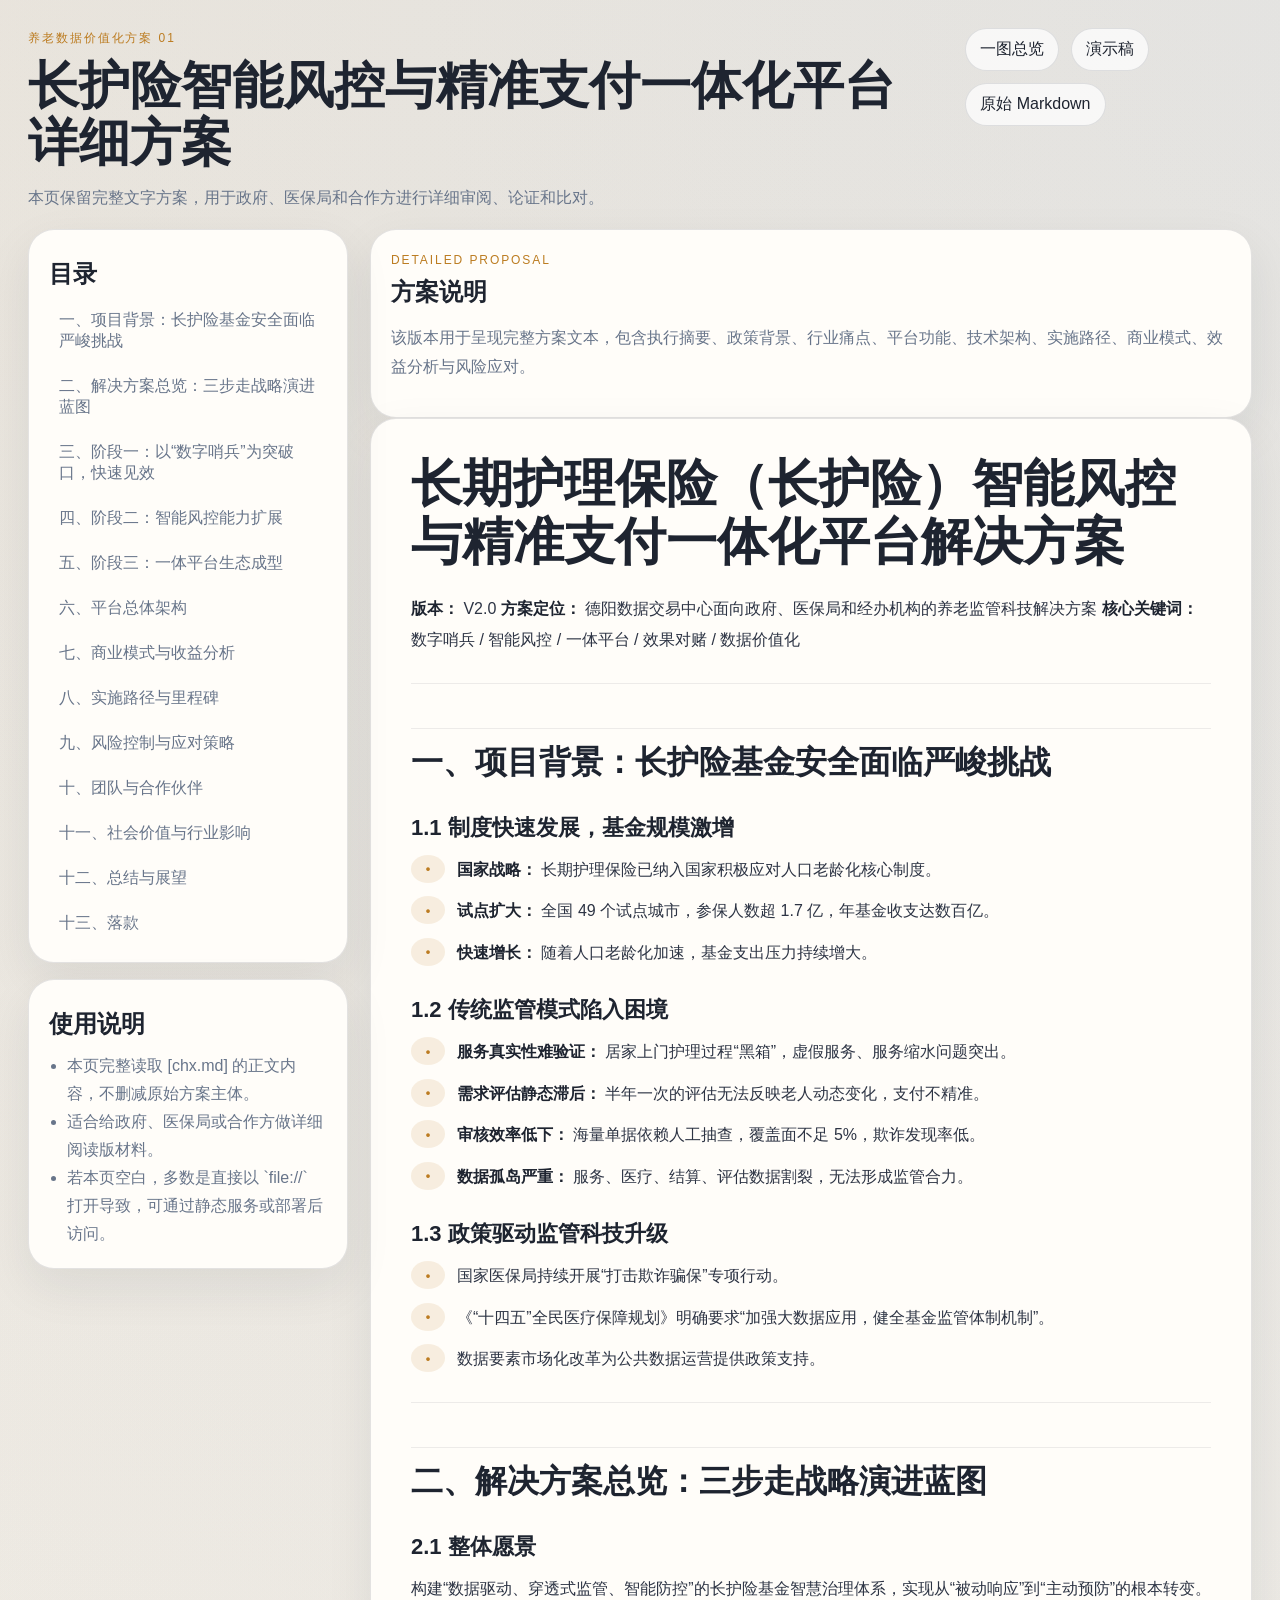
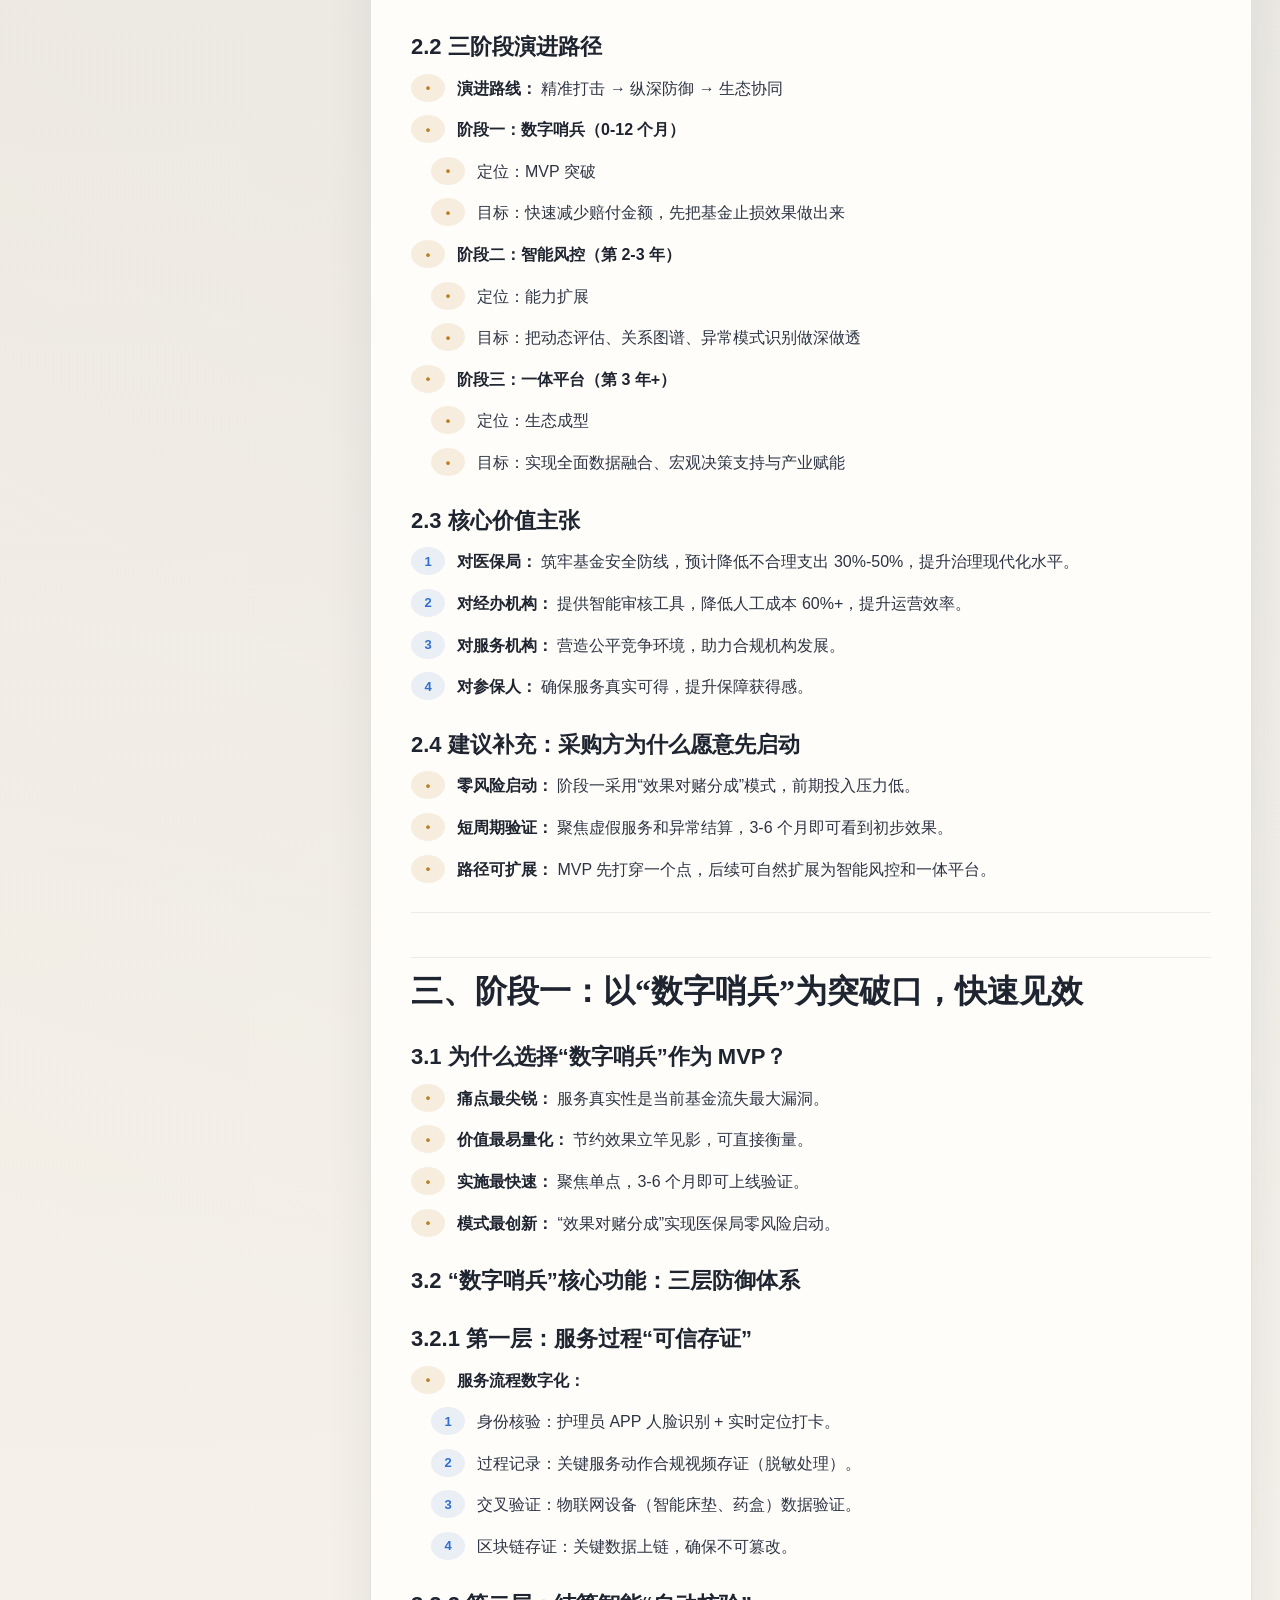
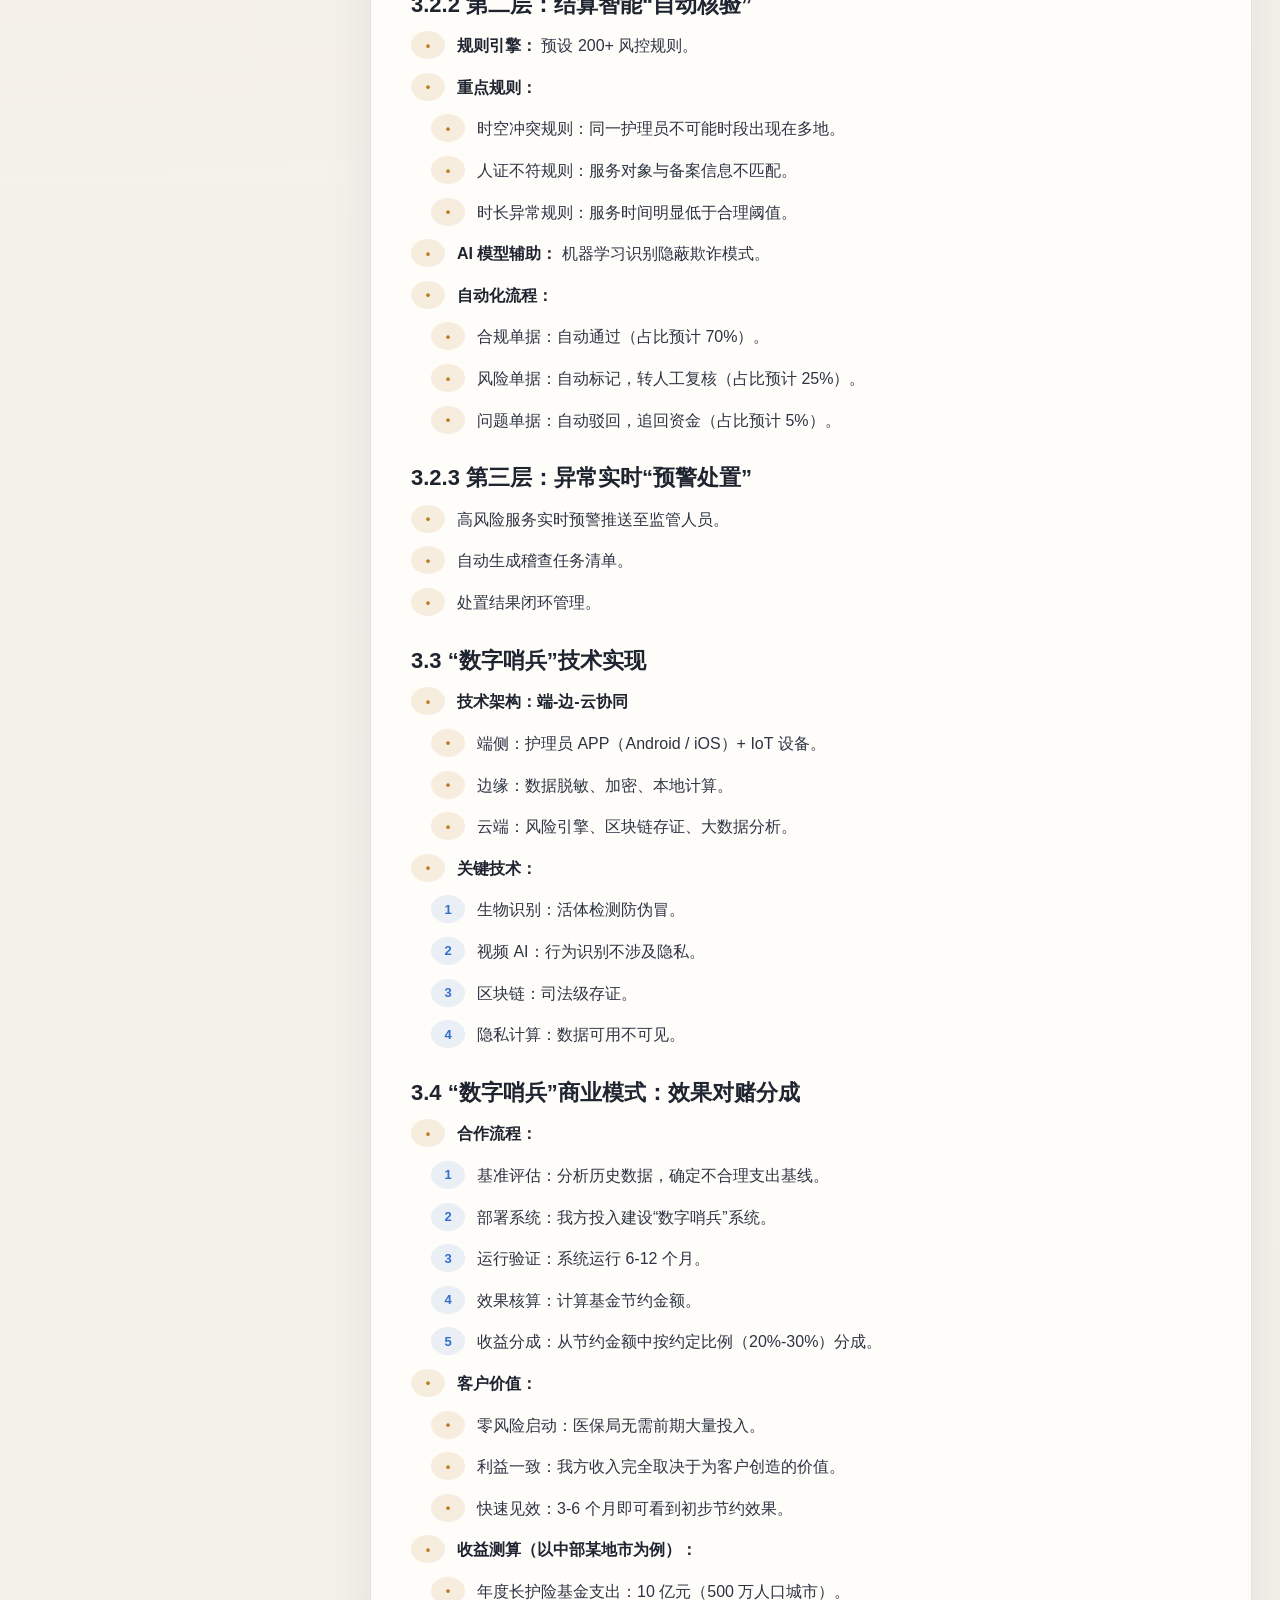
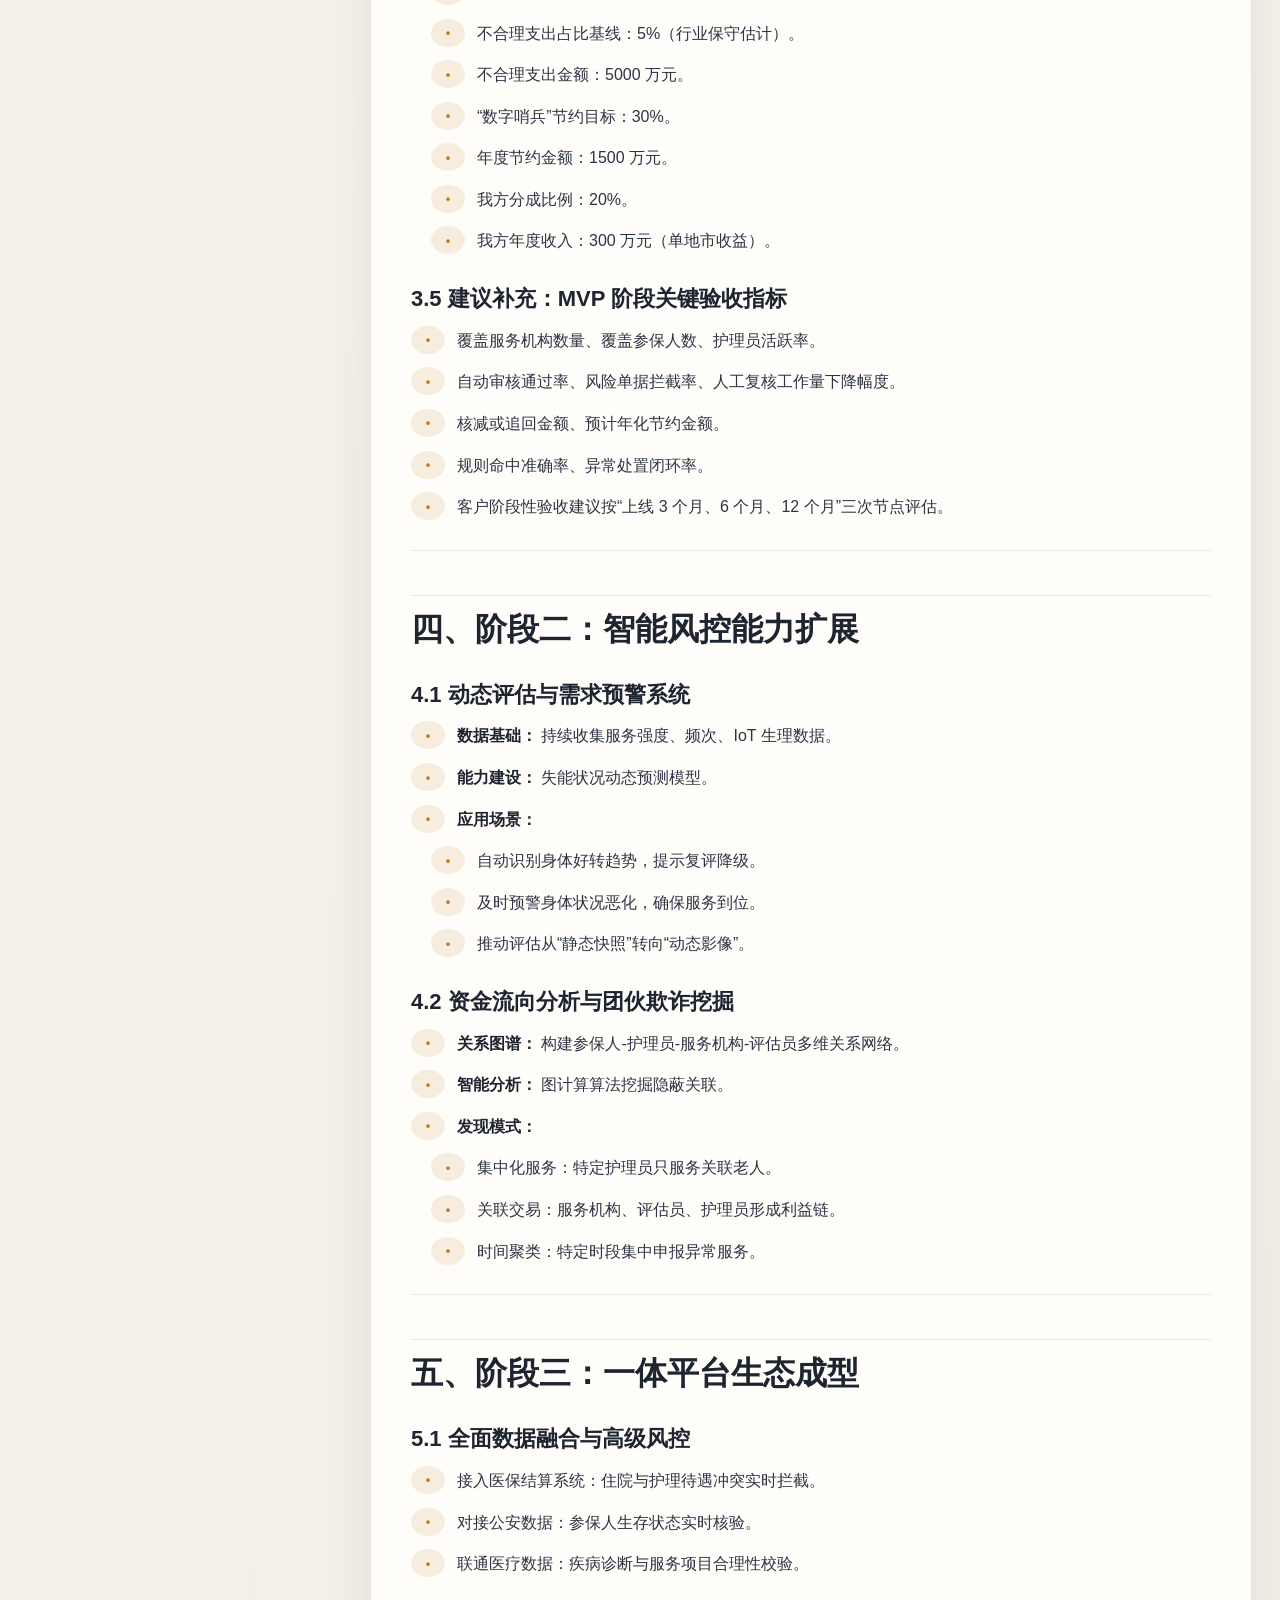
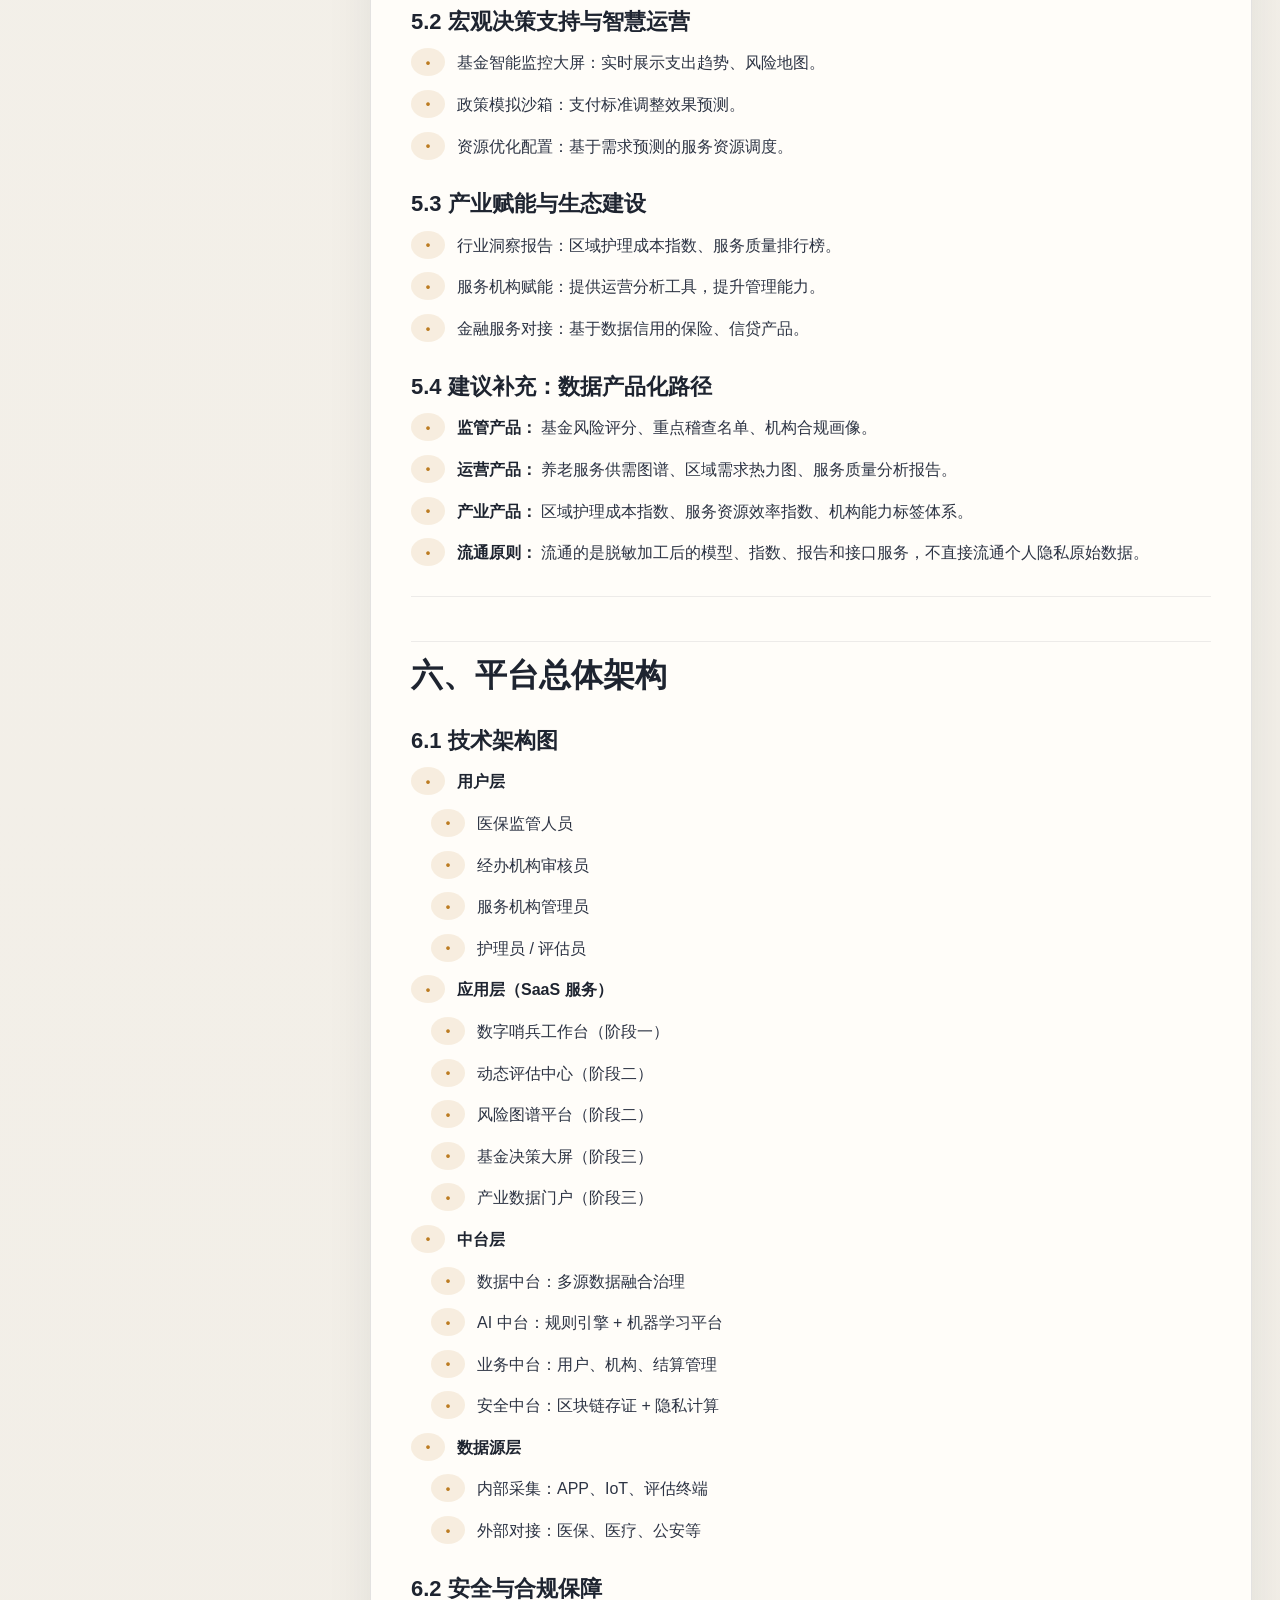
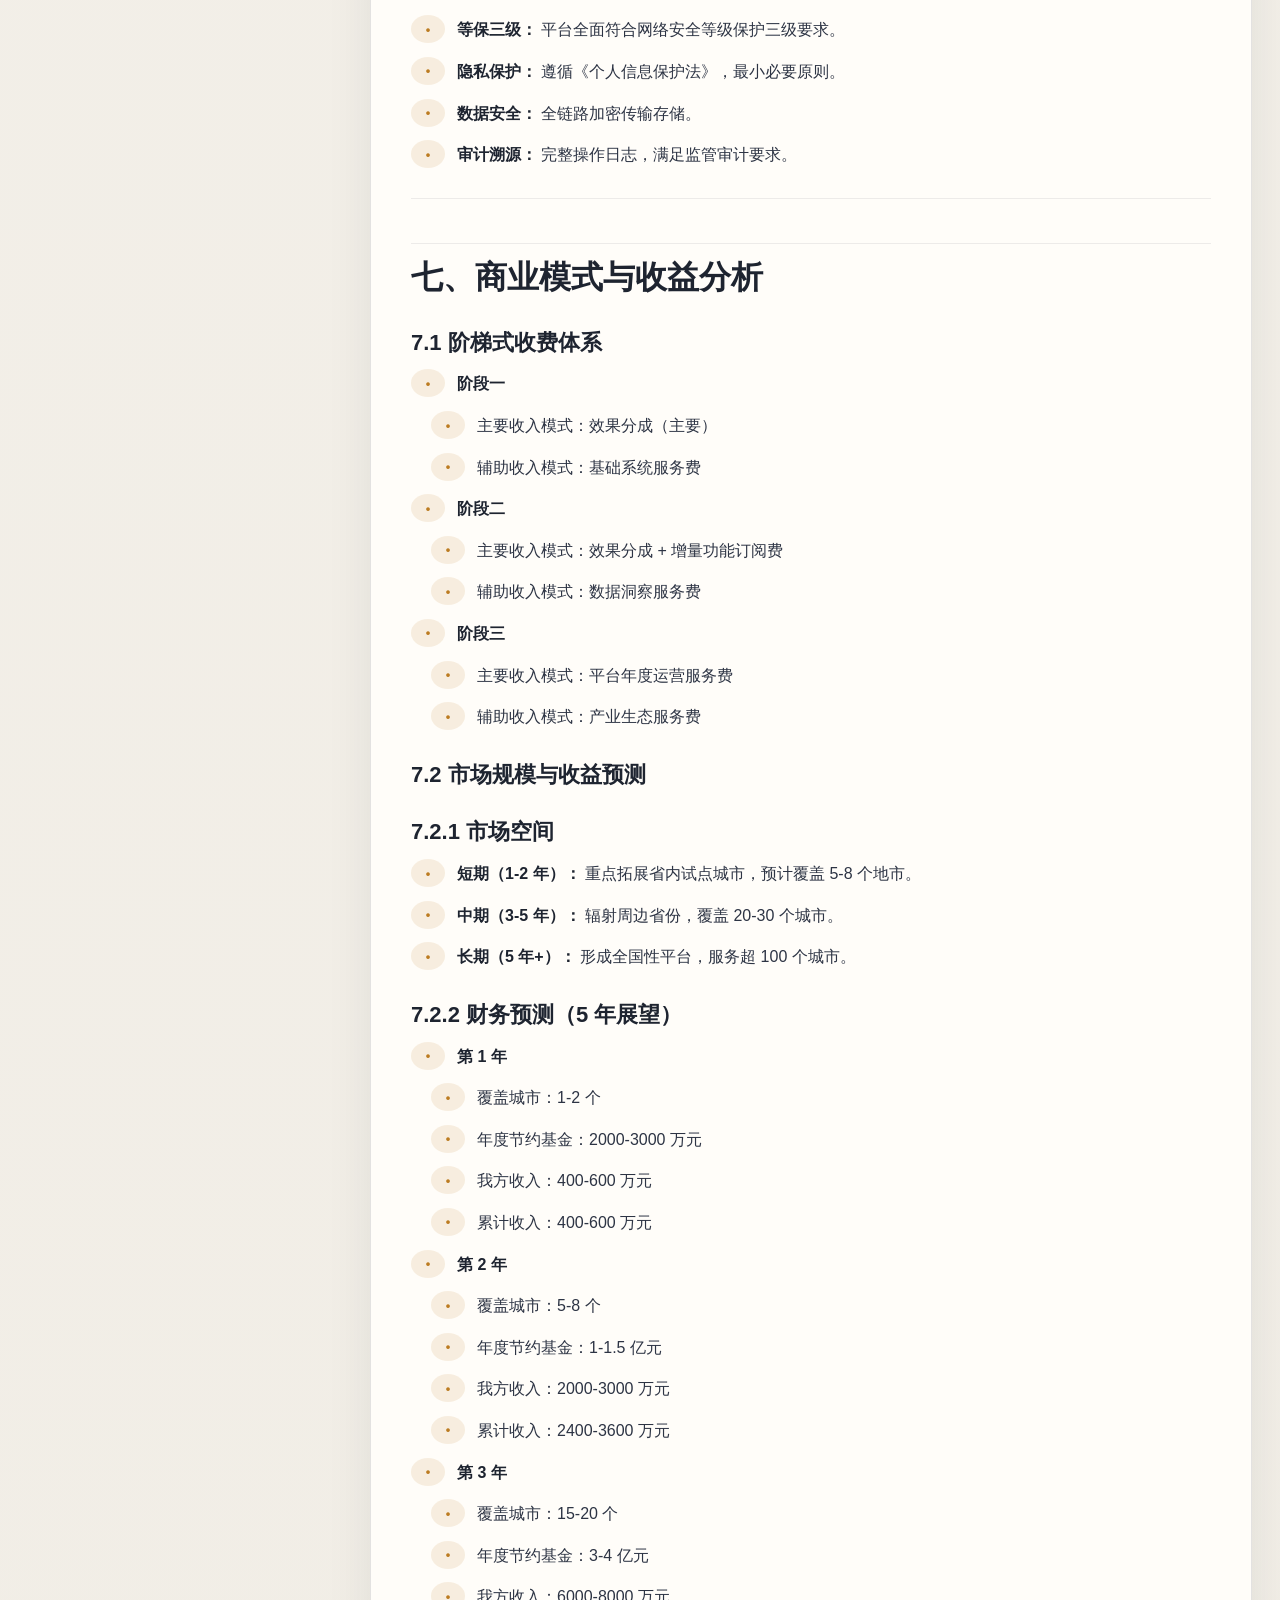
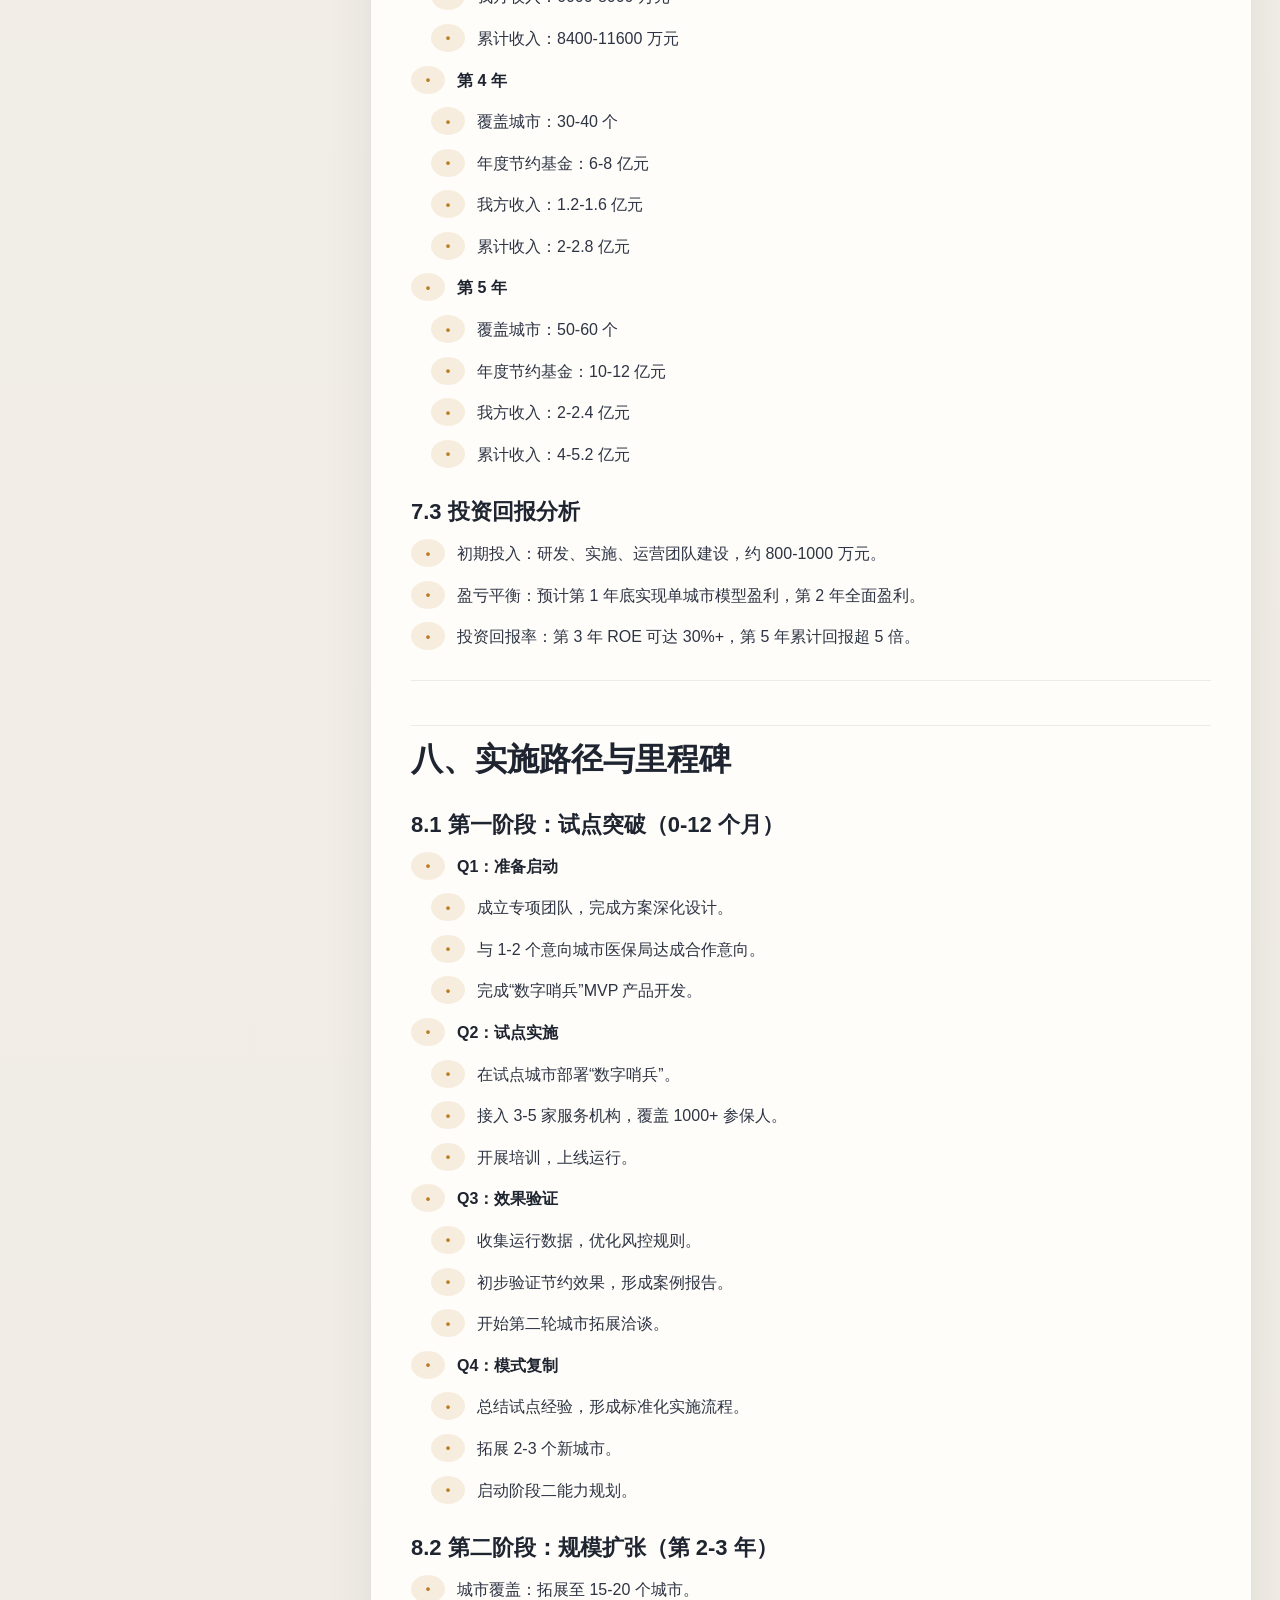
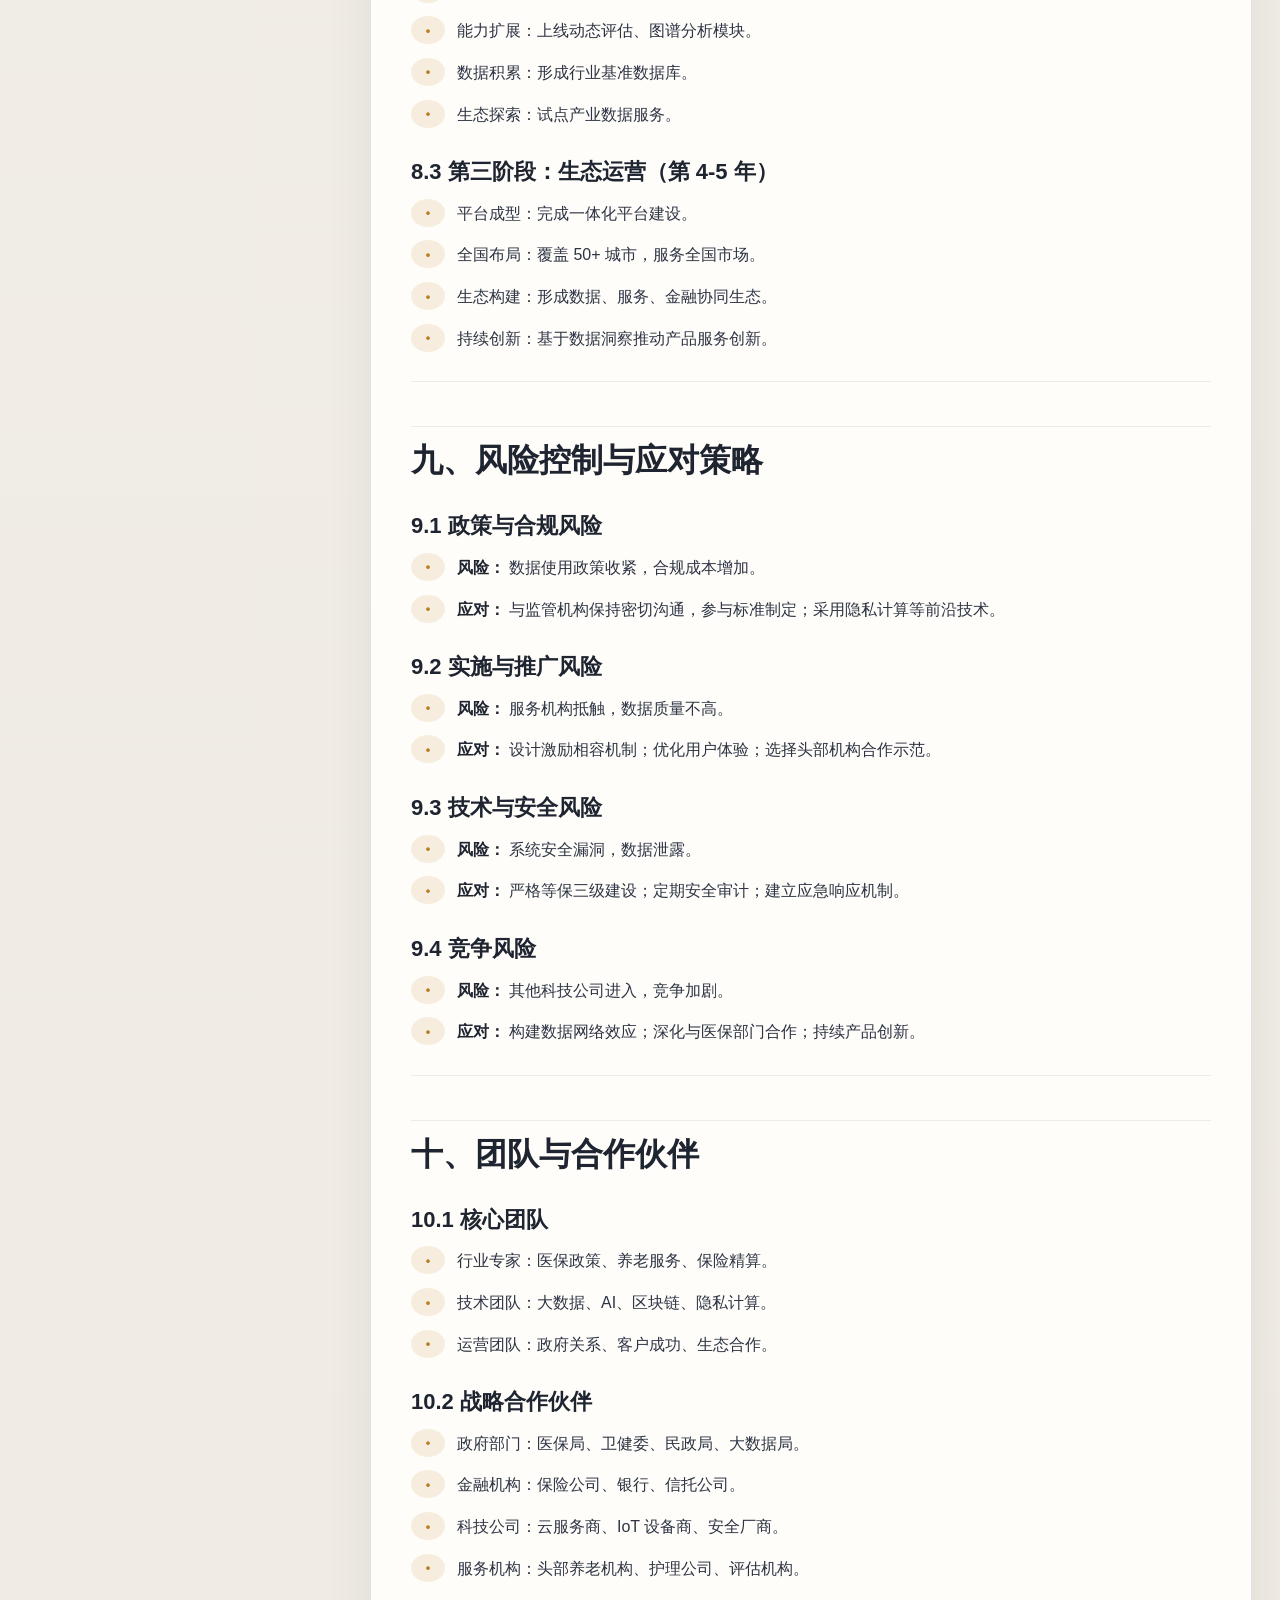
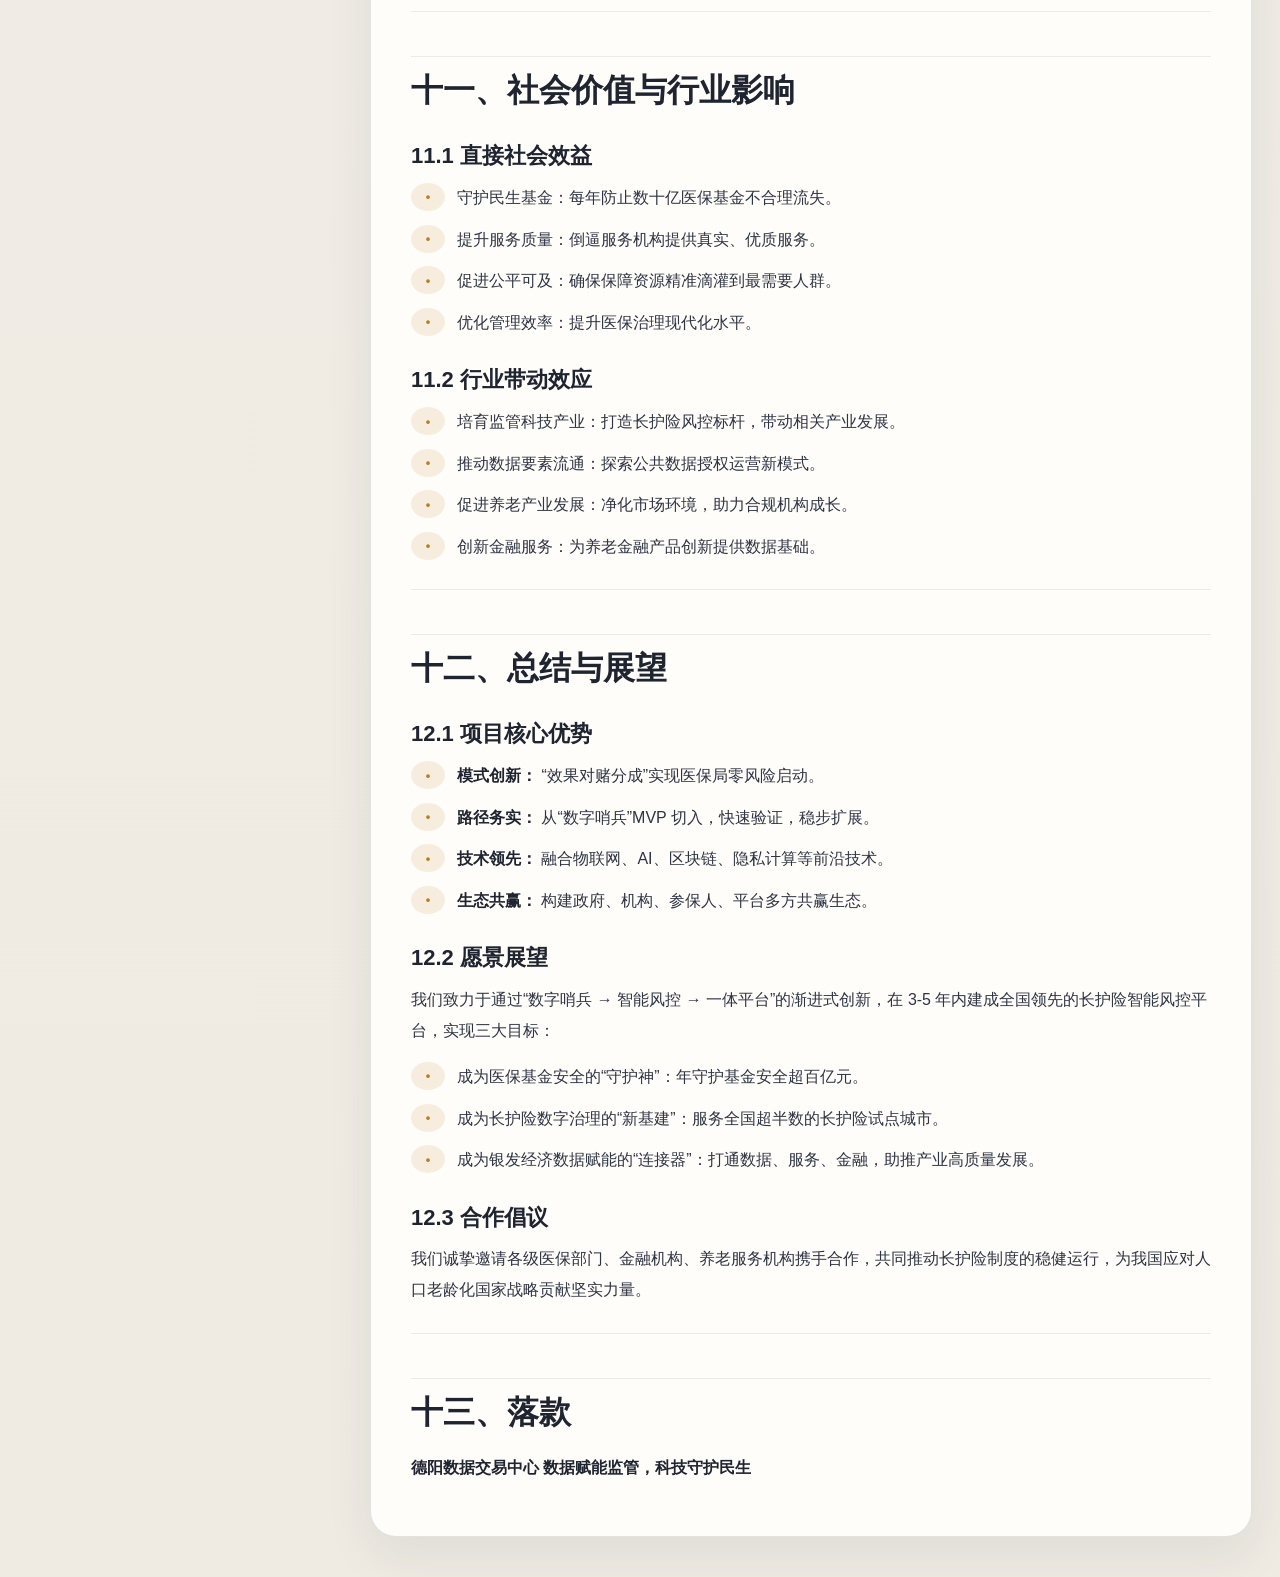
==== detail.html @ e5157a5b "first commit" ====
<!DOCTYPE html>
<html lang="zh-CN">
  <head>
    <meta charset="UTF-8" />
    <meta name="viewport" content="width=device-width, initial-scale=1.0" />
    <title>长护险详细方案</title>
    <link rel="stylesheet" href="./detail.css" />
  </head>
  <body>
    <header class="doc-header">
      <div class="doc-header-copy">
        <span class="doc-kicker">养老数据价值化方案 01</span>
        <h1>长护险智能风控与精准支付一体化平台详细方案</h1>
        <p>本页保留完整文字方案，用于政府、医保局和合作方进行详细审阅、论证和比对。</p>
      </div>
      <nav class="doc-nav">
        <a href="./overview.html">一图总览</a>
        <a href="./index.html">演示稿</a>
        <a href="./chx.md">原始 Markdown</a>
      </nav>
    </header>

    <main class="doc-layout">
      <aside class="doc-sidebar">
        <div class="sidebar-card">
          <h2>目录</h2>
          <div id="tocList" class="toc-list"></div>
        </div>
        <div class="sidebar-card">
          <h2>使用说明</h2>
          <ul>
            <li>本页完整读取 [chx.md] 的正文内容，不删减原始方案主体。</li>
            <li>适合给政府、医保局或合作方做详细阅读版材料。</li>
            <li>若本页空白，多数是直接以 `file://` 打开导致，可通过静态服务或部署后访问。</li>
          </ul>
        </div>
      </aside>

      <article class="doc-content">
        <section class="cover-card">
          <span class="cover-kicker">Detailed Proposal</span>
          <h2>方案说明</h2>
          <p>
            该版本用于呈现完整方案文本，包含执行摘要、政策背景、行业痛点、平台功能、技术架构、实施路径、商业模式、效益分析与风险应对。
          </p>
        </section>

        <section id="loadState" class="load-card">
          正在载入详细方案内容...
        </section>

        <div id="docContent" class="rendered-doc" hidden></div>
      </article>
    </main>

    <script src="./detail.js"></script>
  </body>
</html>
---- detail.css ----
:root {
  --bg: #f6f3ed;
  --paper: #fffdf9;
  --paper-soft: #faf7f1;
  --ink: #1e2430;
  --muted: #68758a;
  --line: rgba(30, 36, 48, 0.12);
  --gold: #bc7c21;
  --blue: #316fcb;
  --shadow: 0 18px 48px rgba(30, 36, 48, 0.08);
  --heading: "Source Han Serif SC", "Noto Serif CJK SC", "Songti SC", serif;
  --body: "PingFang SC", "Hiragino Sans GB", "Noto Sans CJK SC", sans-serif;
}

* {
  box-sizing: border-box;
}

html {
  scroll-behavior: smooth;
}

body {
  margin: 0;
  color: var(--ink);
  background:
    radial-gradient(circle at top right, rgba(49, 111, 203, 0.08), transparent 22%),
    radial-gradient(circle at top left, rgba(188, 124, 33, 0.08), transparent 24%),
    linear-gradient(180deg, #f6f3ed 0%, #efebe3 100%);
  font-family: var(--body);
}

.doc-header {
  max-width: 1600px;
  margin: 0 auto;
  padding: 28px 28px 10px;
  display: flex;
  justify-content: space-between;
  align-items: flex-start;
  gap: 24px;
}

.doc-kicker,
.cover-kicker {
  display: inline-block;
  color: var(--gold);
  text-transform: uppercase;
  letter-spacing: 0.16em;
  font-size: 12px;
}

.doc-header h1,
.cover-card h2,
.rendered-doc h1,
.rendered-doc h2 {
  font-family: var(--heading);
}

.doc-header h1 {
  margin: 10px 0 12px;
  font-size: clamp(32px, 4vw, 52px);
  line-height: 1.12;
}

.doc-header-copy p {
  margin: 0;
  max-width: 840px;
  color: var(--muted);
  line-height: 1.7;
}

.doc-nav {
  display: flex;
  gap: 12px;
  flex-wrap: wrap;
}

.doc-nav a {
  text-decoration: none;
  color: var(--ink);
  border: 1px solid var(--line);
  border-radius: 999px;
  padding: 10px 14px;
  background: rgba(255, 255, 255, 0.72);
}

.doc-layout {
  max-width: 1600px;
  margin: 0 auto;
  padding: 8px 28px 40px;
  display: grid;
  grid-template-columns: 320px minmax(0, 1fr);
  gap: 22px;
}

.doc-sidebar {
  position: sticky;
  top: 16px;
  height: fit-content;
  display: grid;
  gap: 16px;
}

.sidebar-card,
.cover-card,
.load-card,
.rendered-doc {
  background: var(--paper);
  border: 1px solid var(--line);
  border-radius: 26px;
  box-shadow: var(--shadow);
}

.sidebar-card,
.cover-card,
.load-card {
  padding: 20px;
}

.sidebar-card h2,
.cover-card h2 {
  margin: 8px 0 12px;
  font-size: 24px;
}

.sidebar-card ul {
  margin: 0;
  padding-left: 18px;
  color: var(--muted);
  line-height: 1.75;
}

.toc-list {
  display: grid;
  gap: 8px;
}

.toc-item {
  display: block;
  text-decoration: none;
  color: var(--muted);
  border-radius: 12px;
  padding: 8px 10px;
}

.toc-item:hover,
.toc-item:focus-visible {
  background: var(--paper-soft);
  color: var(--ink);
  outline: none;
}

.cover-card p,
.load-card {
  color: var(--muted);
  line-height: 1.8;
}

.rendered-doc {
  padding: 36px 40px;
}

.rendered-doc h1 {
  font-size: clamp(34px, 4vw, 56px);
  line-height: 1.12;
  margin: 0 0 24px;
}

.rendered-doc h2 {
  font-size: 32px;
  margin: 44px 0 18px;
  padding-top: 12px;
  border-top: 1px solid rgba(30, 36, 48, 0.08);
}

.rendered-doc h3 {
  margin: 28px 0 12px;
  font-size: 22px;
  line-height: 1.35;
}

.rendered-doc p {
  margin: 0 0 16px;
  line-height: 1.9;
  color: #2d3444;
}

.rendered-doc hr {
  border: 0;
  height: 1px;
  background: rgba(30, 36, 48, 0.08);
  margin: 28px 0;
}

.doc-li {
  display: grid;
  grid-template-columns: 34px 1fr;
  gap: 12px;
  align-items: start;
  margin: 0 0 12px;
}

.doc-li .marker {
  display: inline-flex;
  align-items: center;
  justify-content: center;
  min-width: 28px;
  min-height: 28px;
  border-radius: 50%;
  background: rgba(49, 111, 203, 0.1);
  color: var(--blue);
  font-size: 13px;
  font-weight: 700;
}

.doc-li.bullet .marker {
  background: rgba(188, 124, 33, 0.12);
  color: var(--gold);
}

.doc-li.depth-1 {
  margin-left: 20px;
}

.doc-li.depth-2 {
  margin-left: 40px;
}

.doc-li.depth-3 {
  margin-left: 60px;
}

.doc-li .text {
  line-height: 1.85;
  color: #2d3444;
}

.rendered-doc strong {
  color: var(--ink);
}

.load-card.is-error {
  color: #a7473d;
  border-color: rgba(167, 71, 61, 0.18);
  background: #fff7f4;
}

@media (max-width: 1100px) {
  .doc-layout {
    grid-template-columns: 1fr;
  }

  .doc-sidebar {
    position: static;
  }
}

@media (max-width: 720px) {
  .doc-header,
  .doc-layout {
    padding-left: 16px;
    padding-right: 16px;
  }

  .rendered-doc {
    padding: 24px 20px;
  }
}
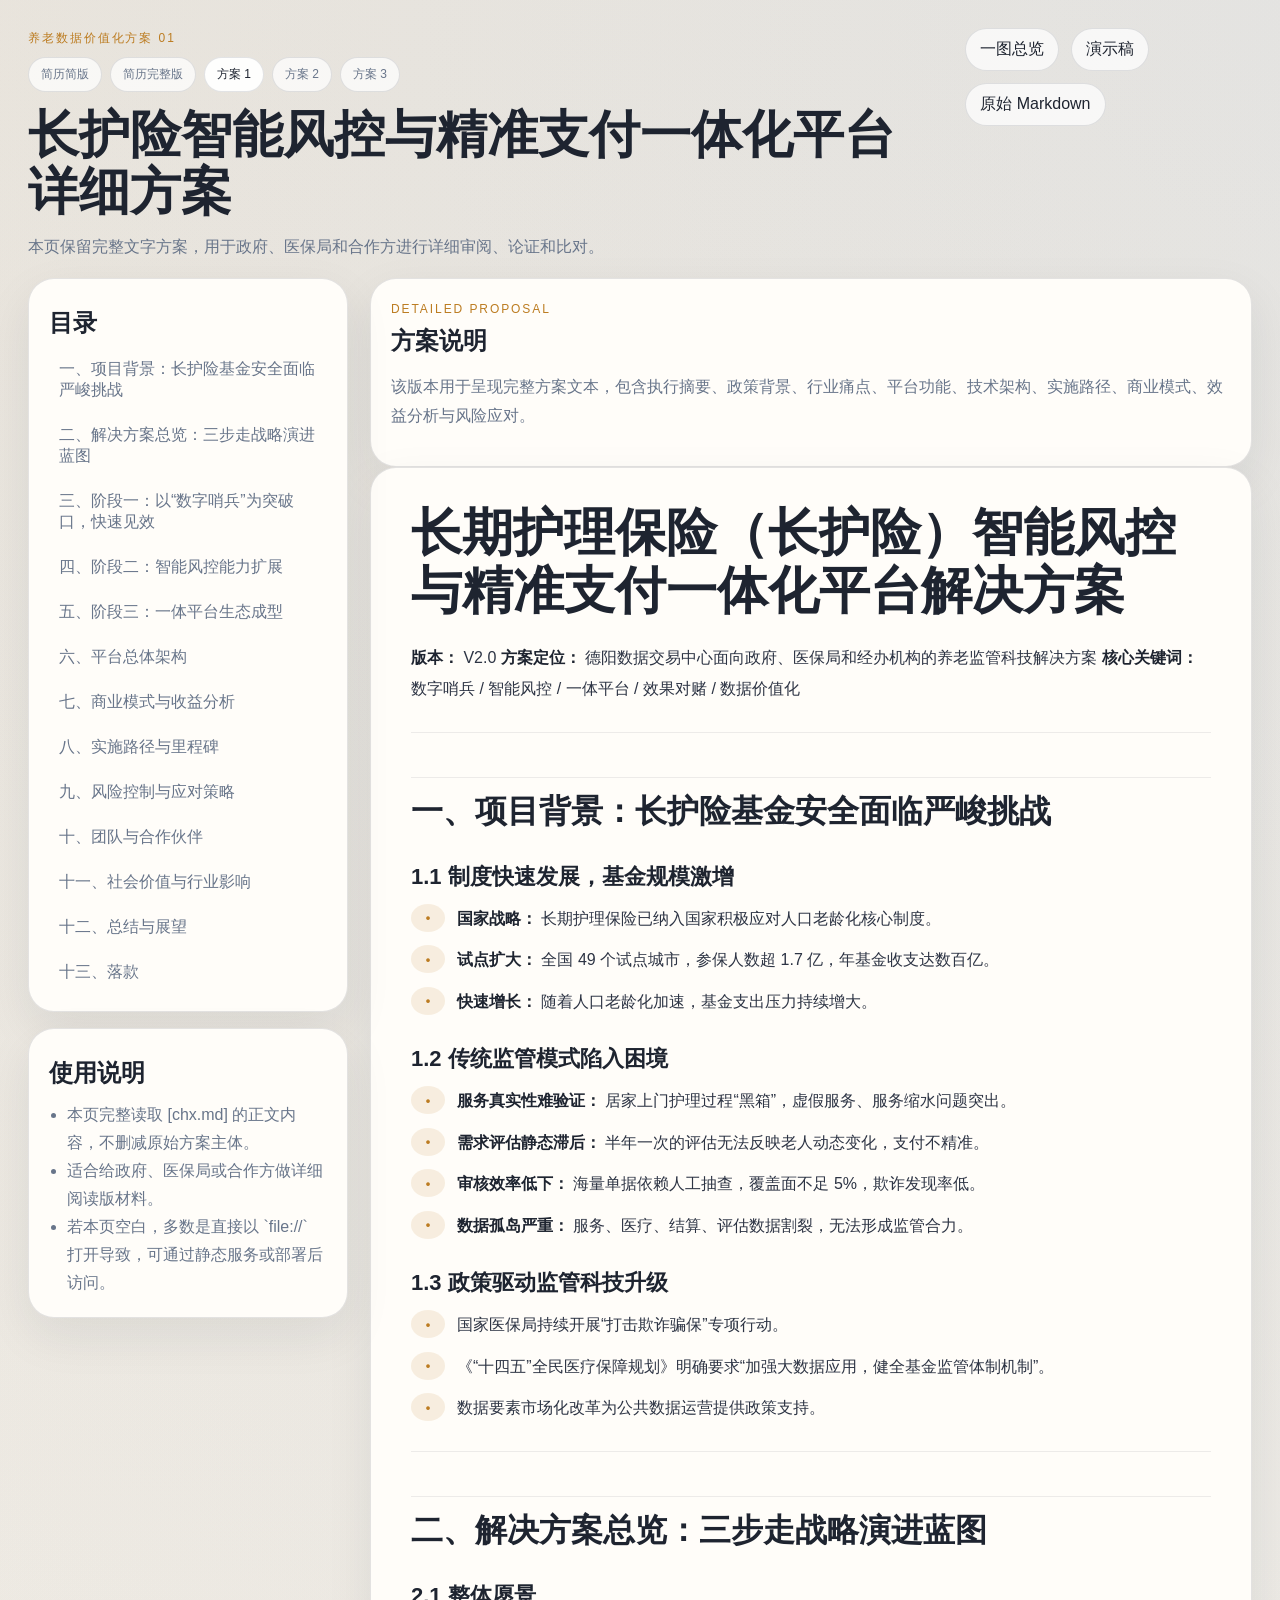
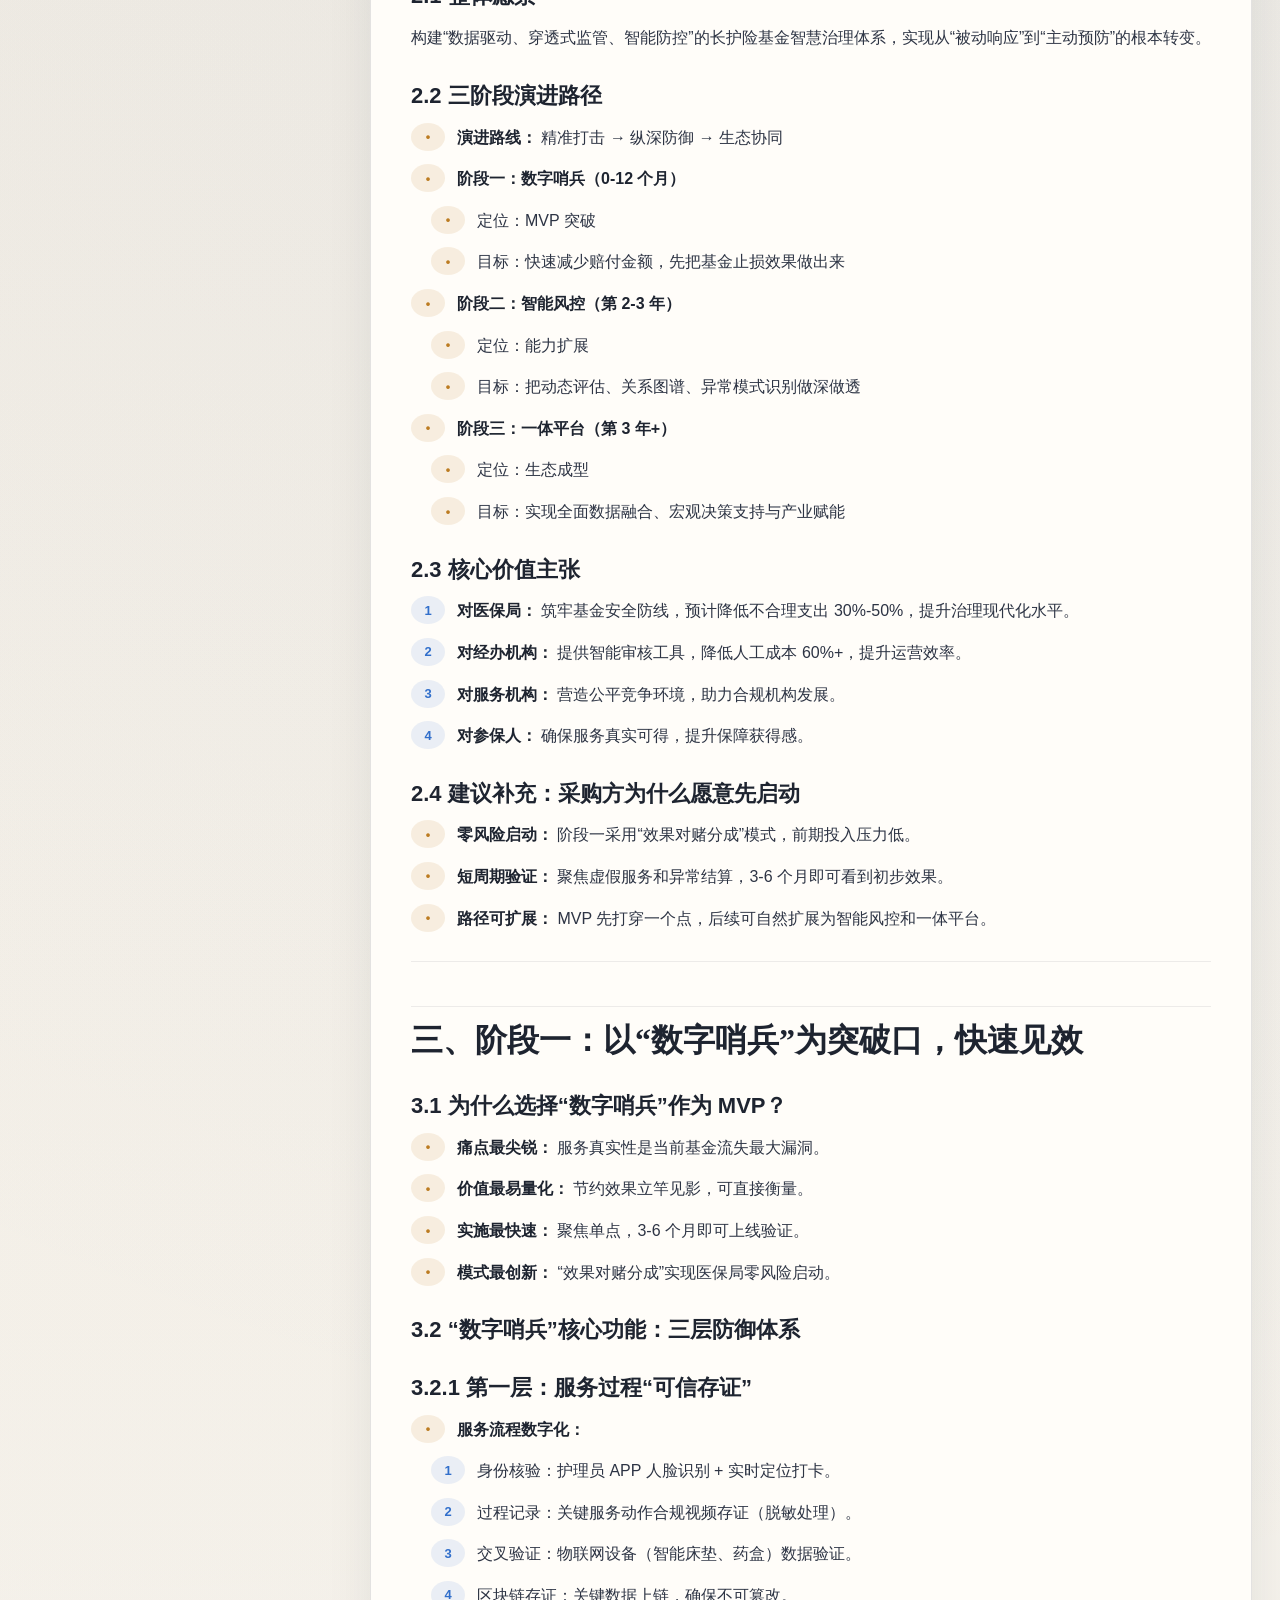
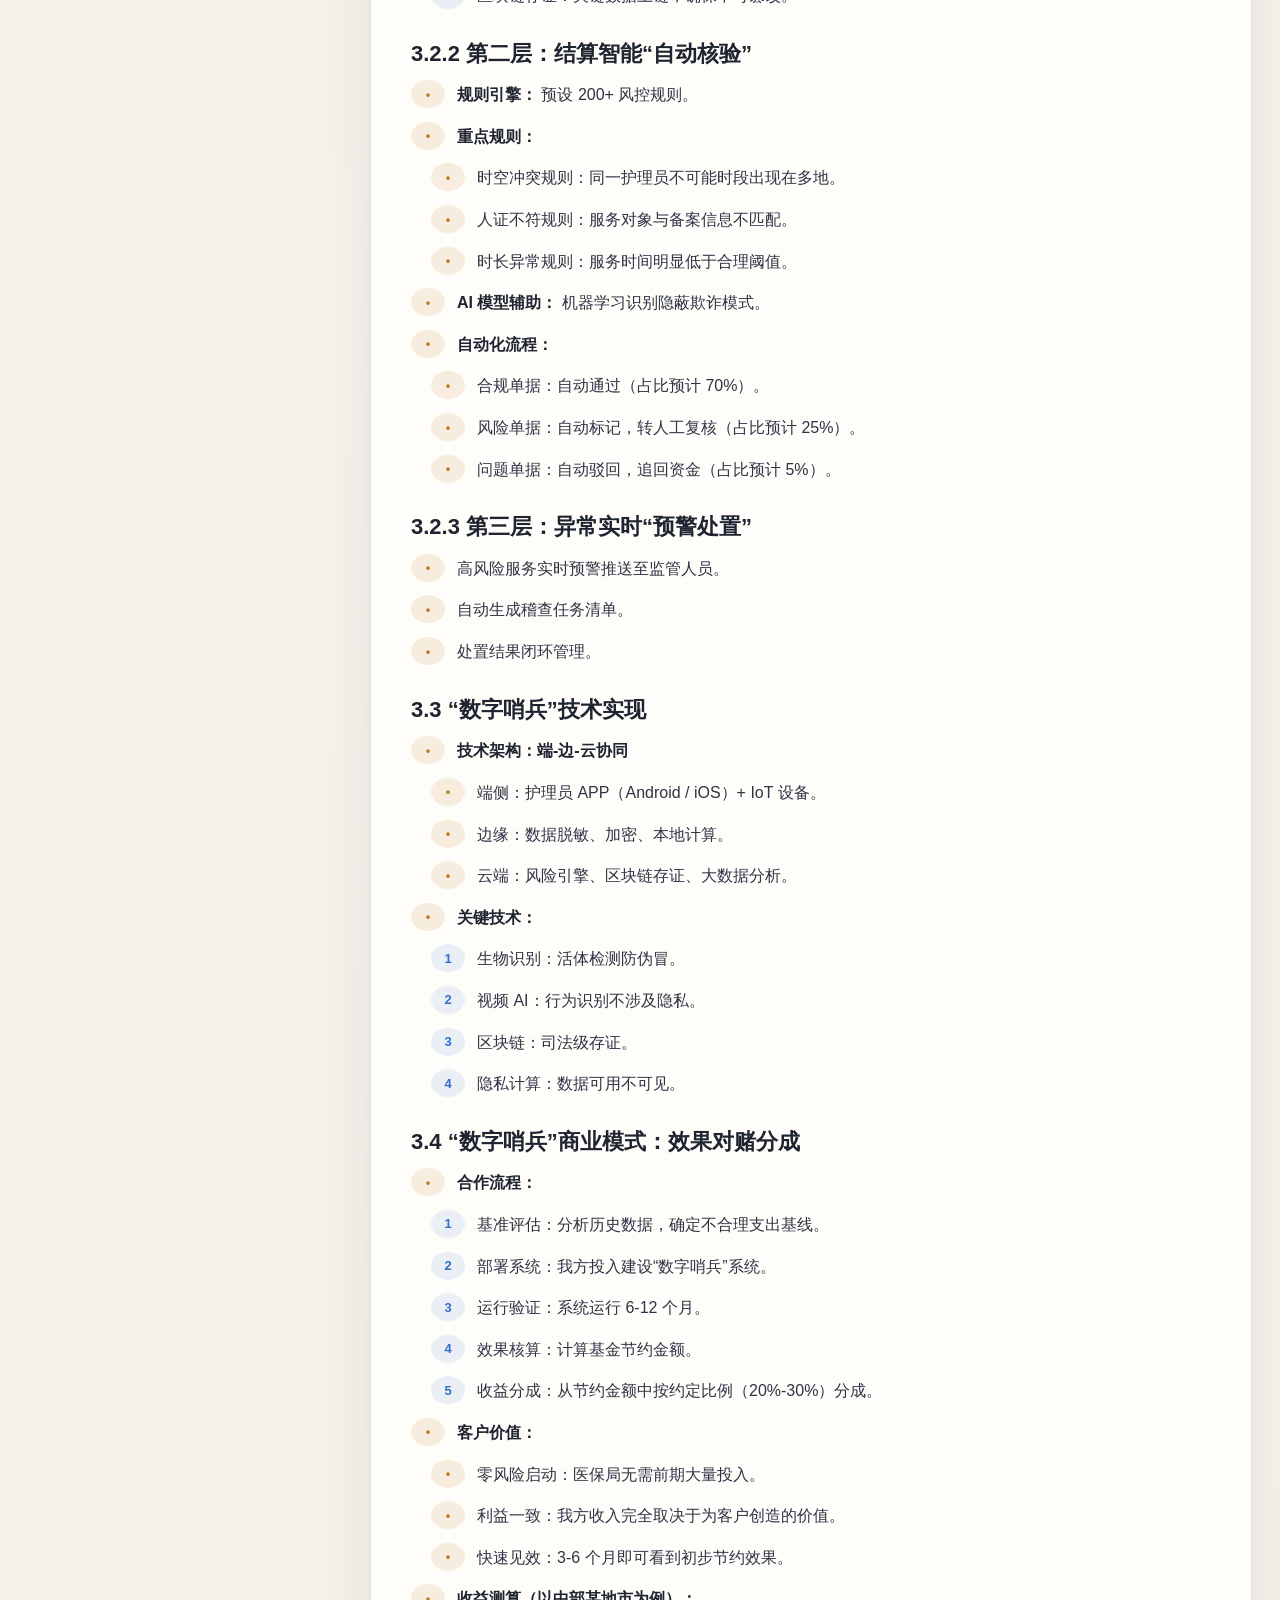
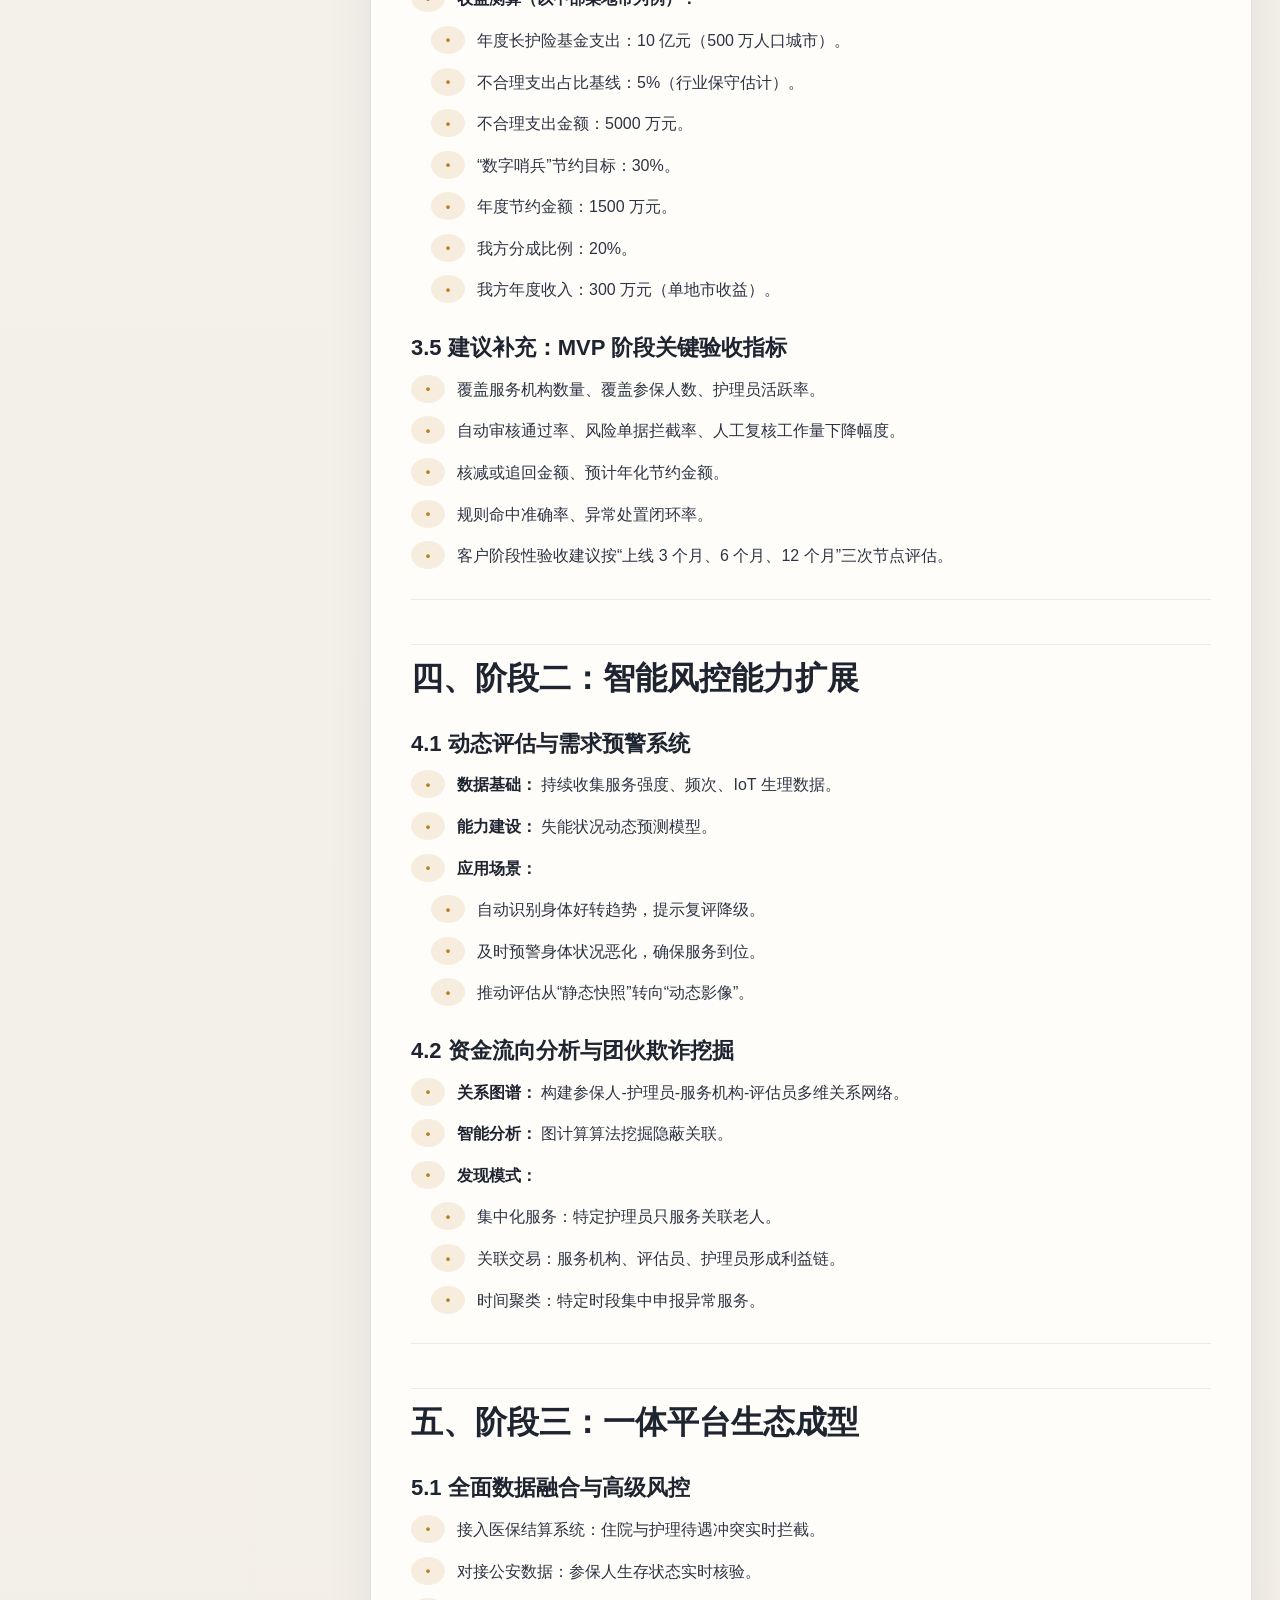
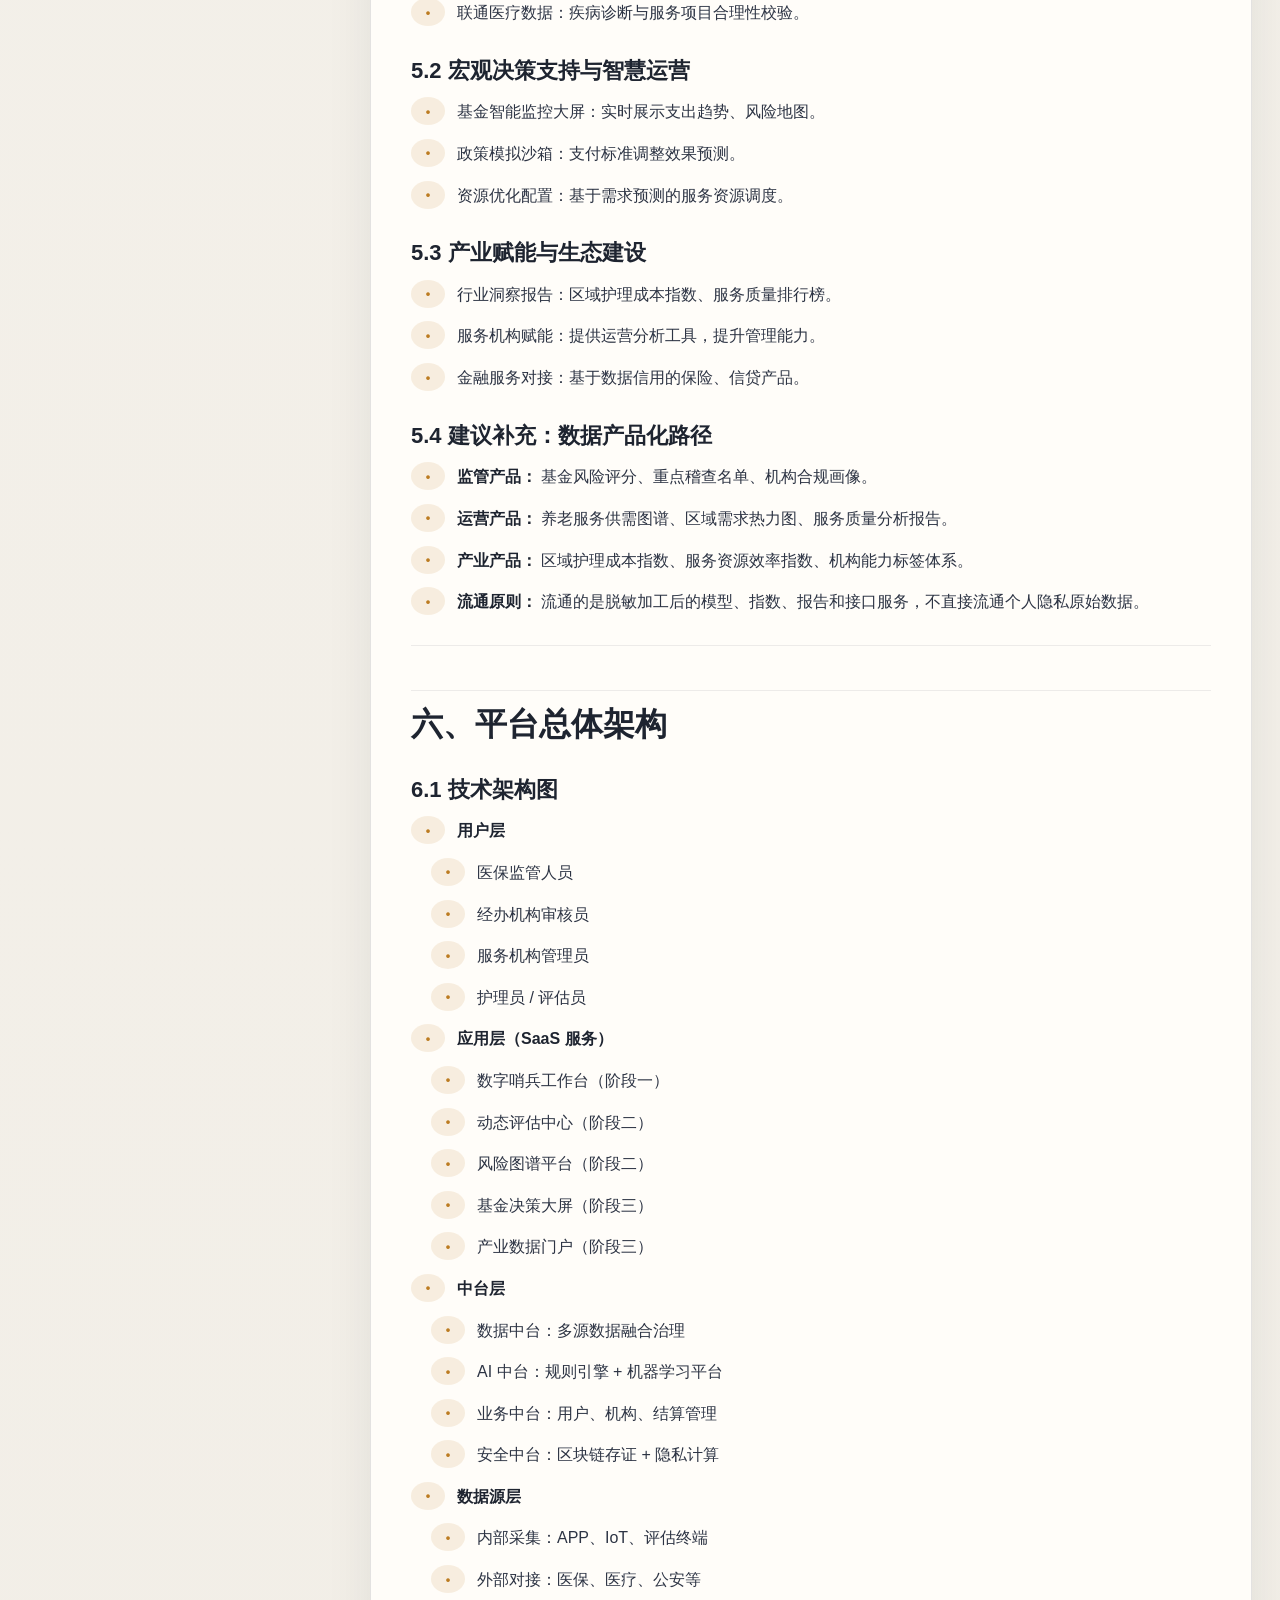
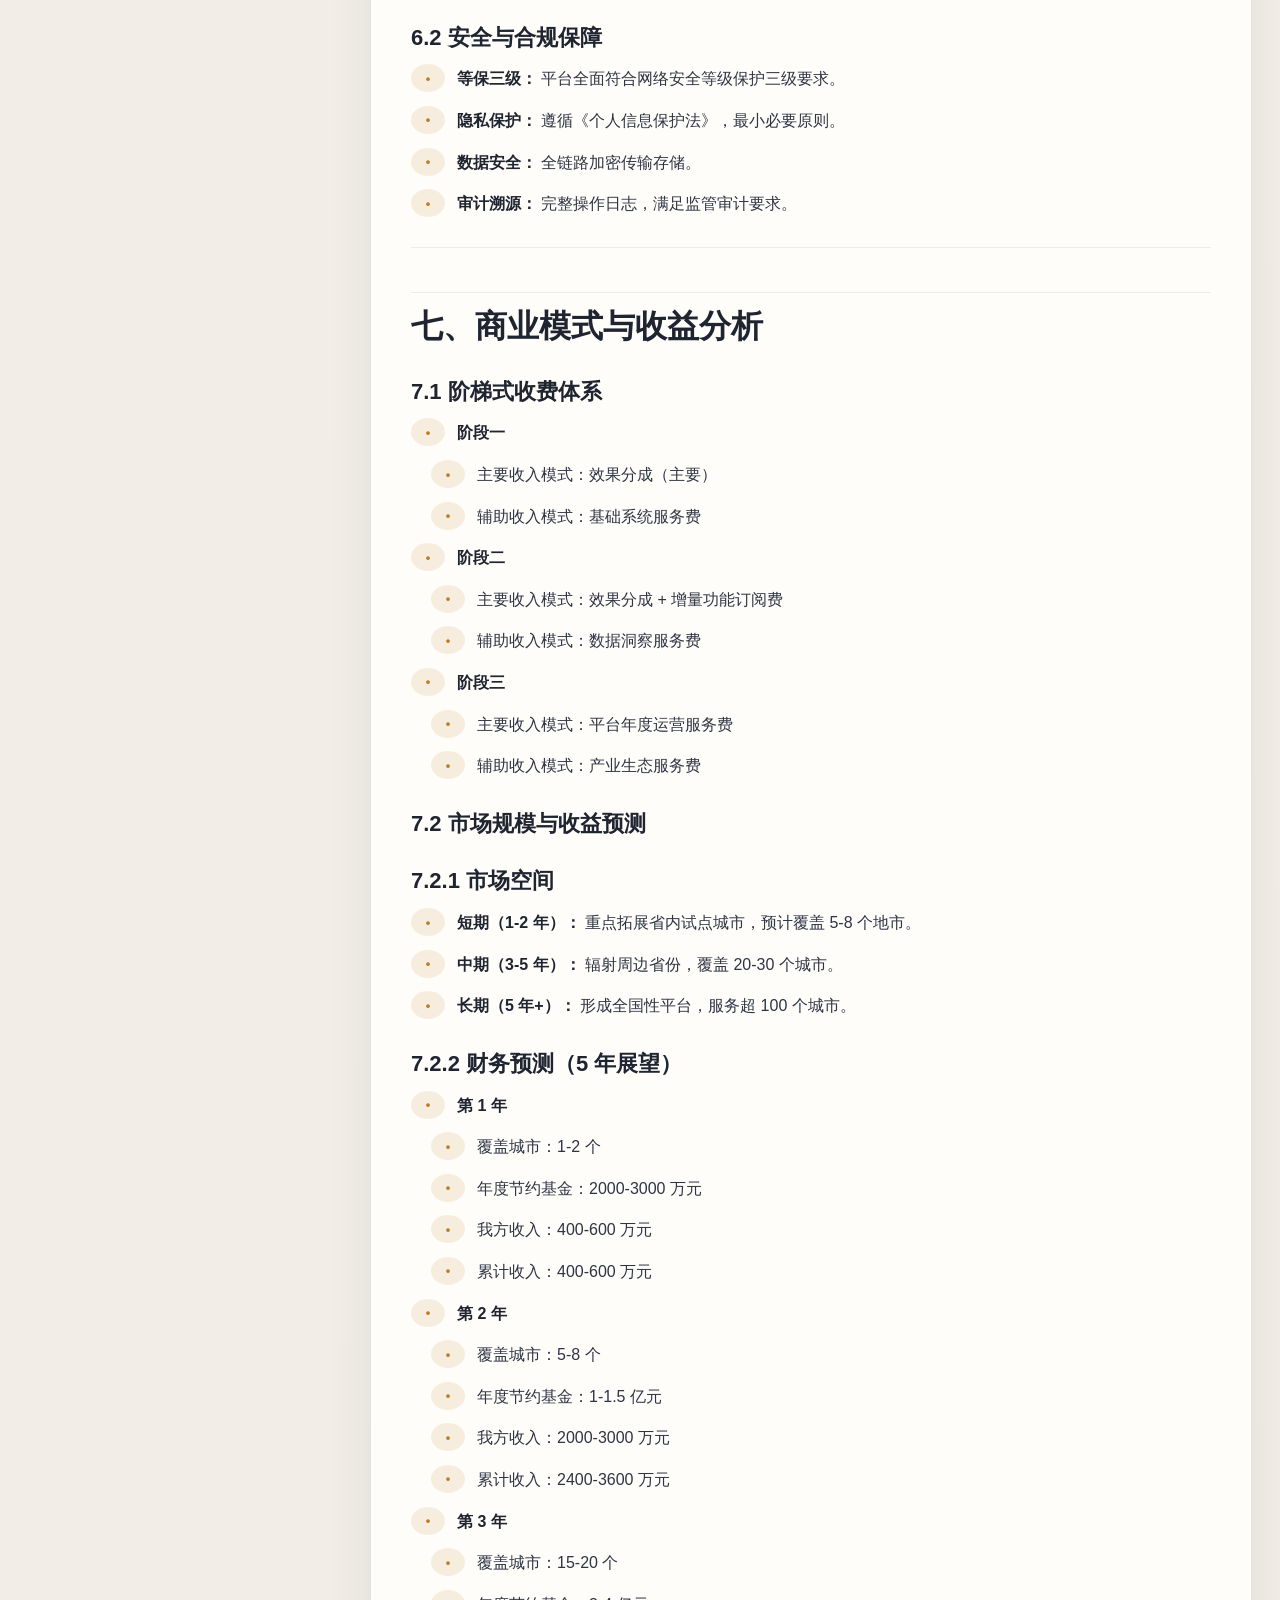
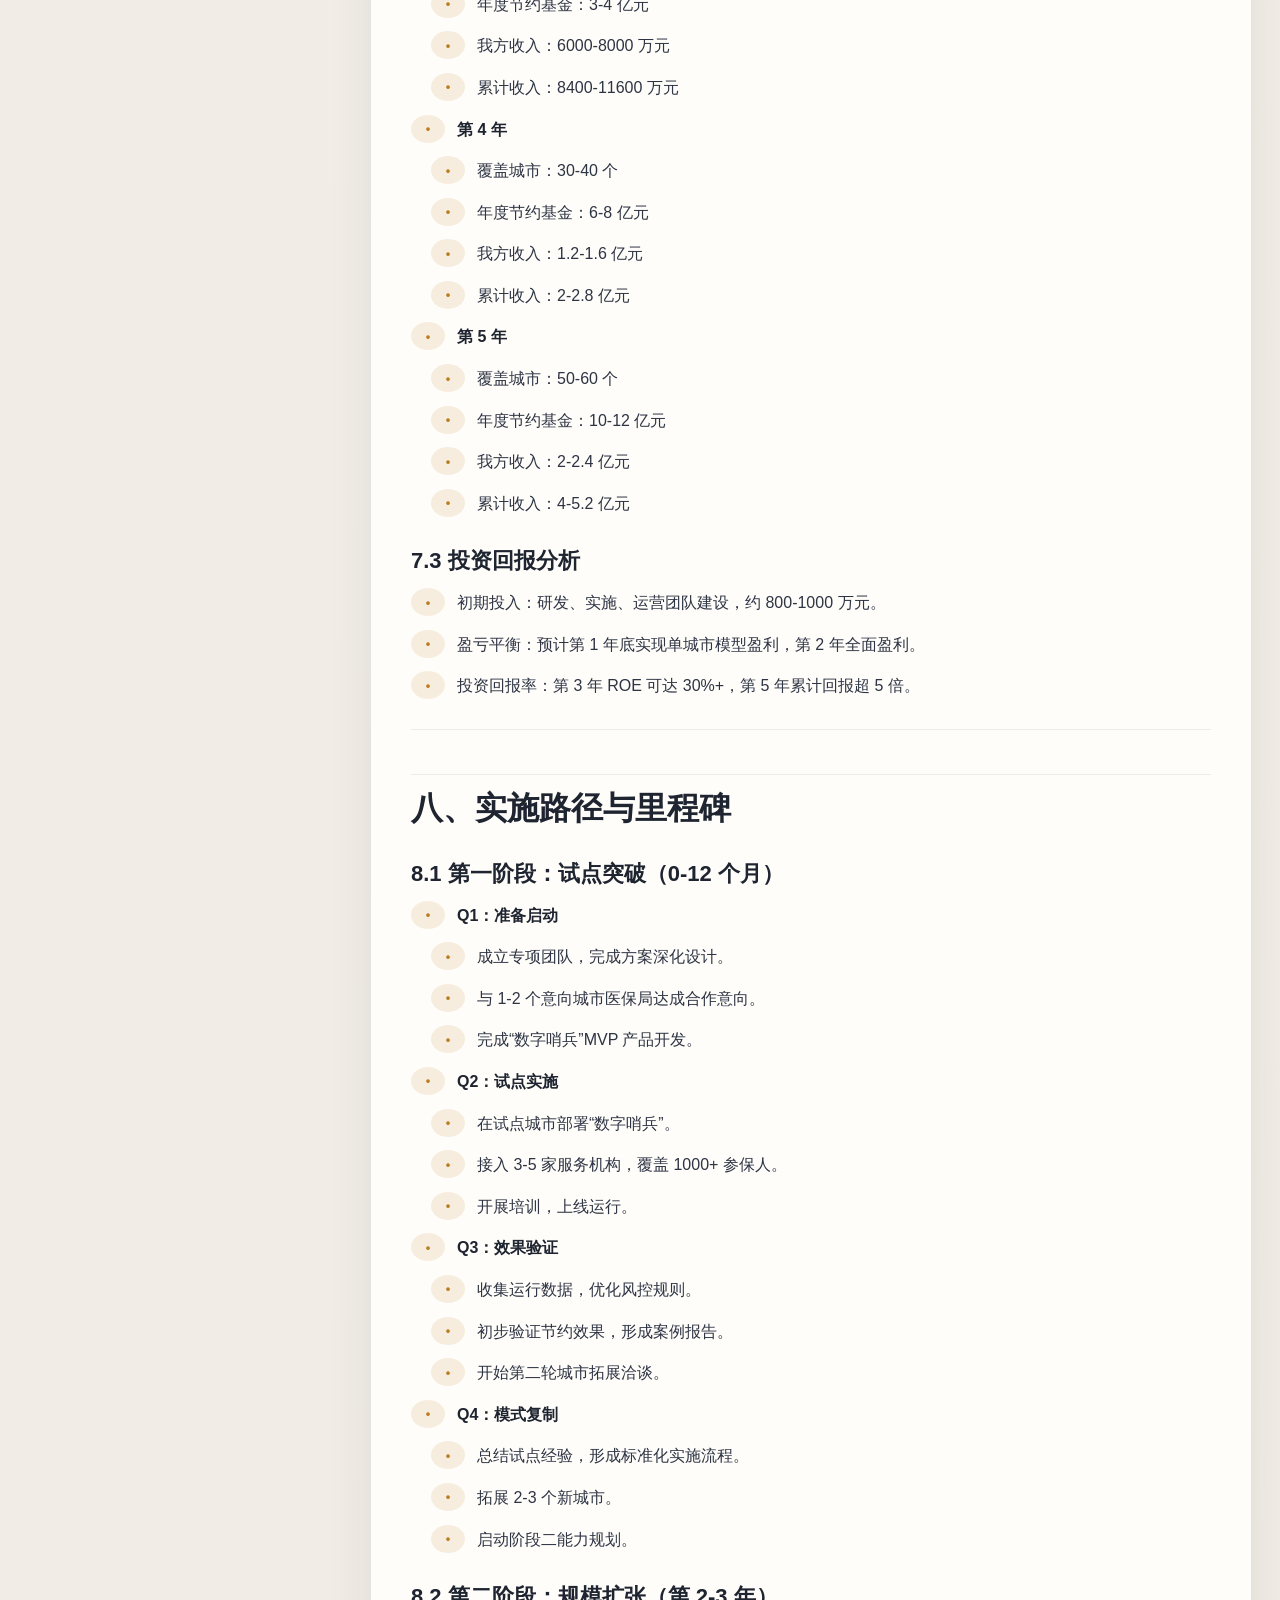
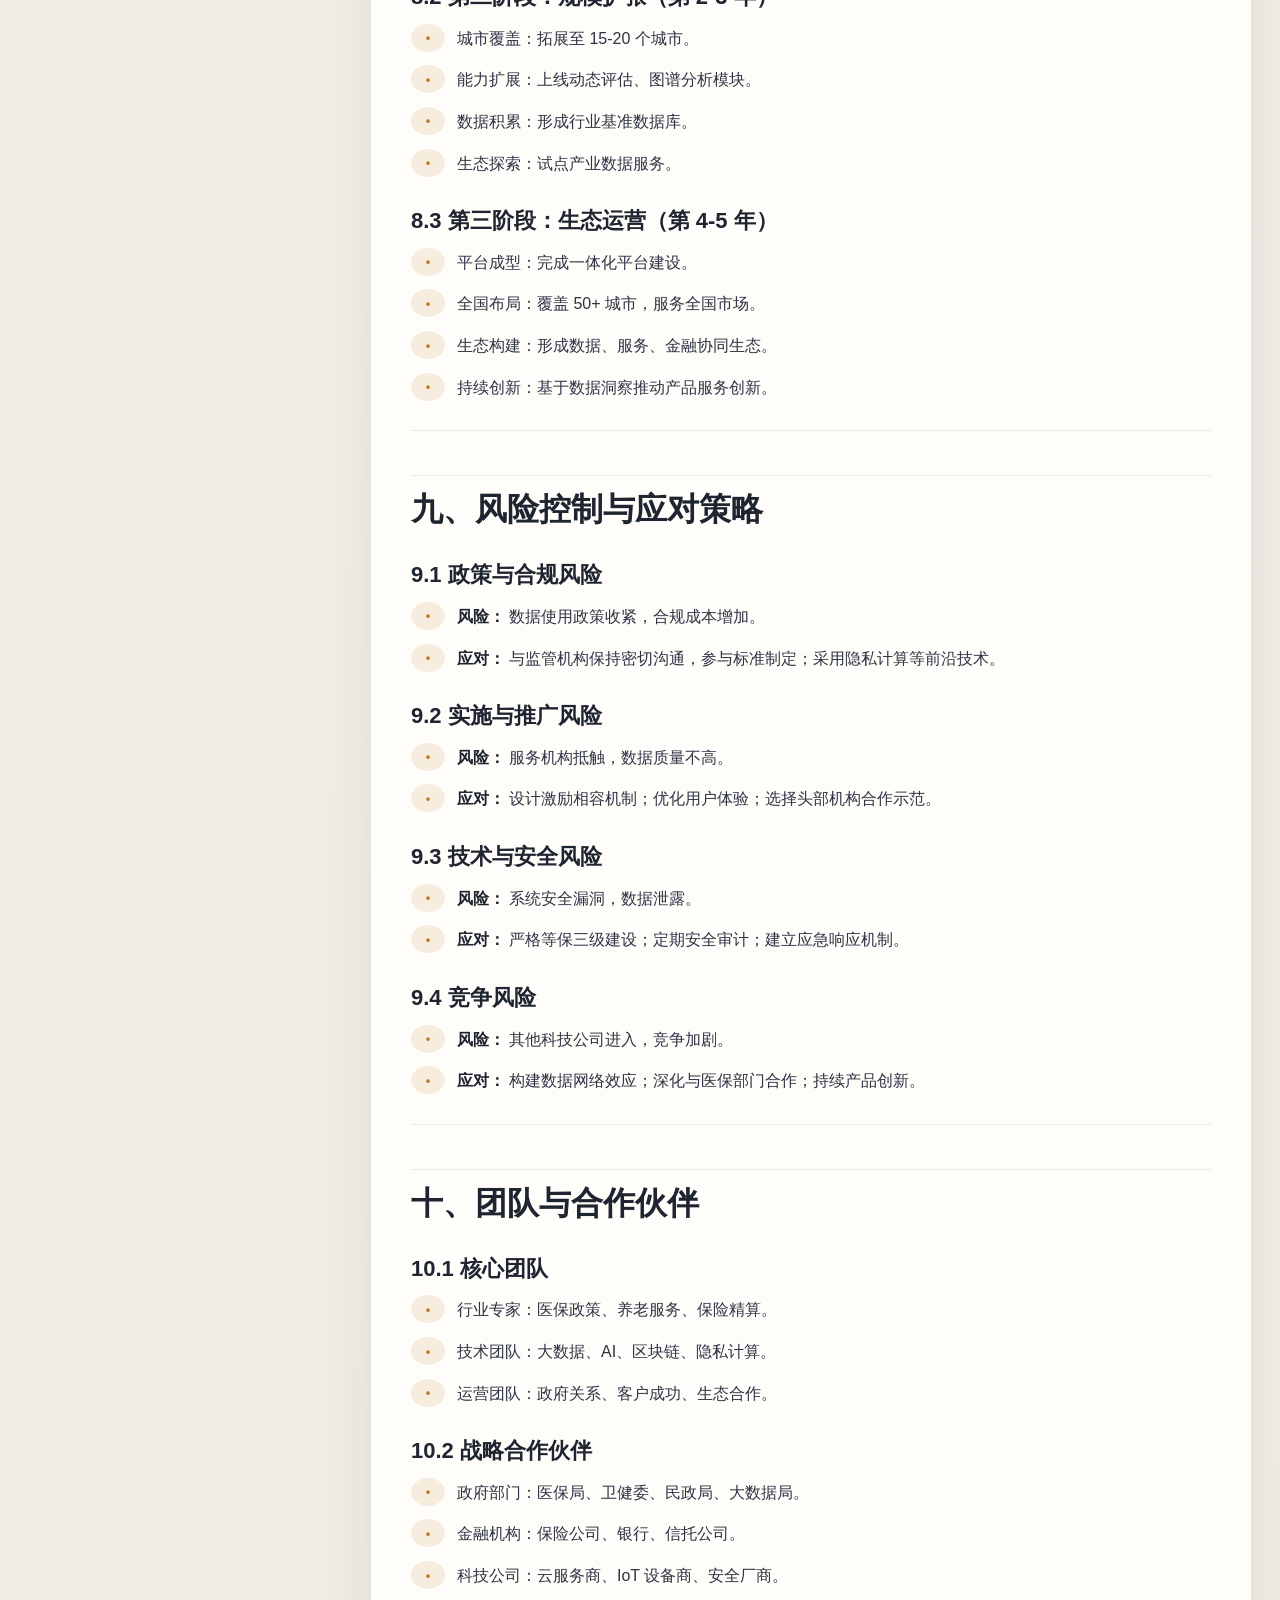
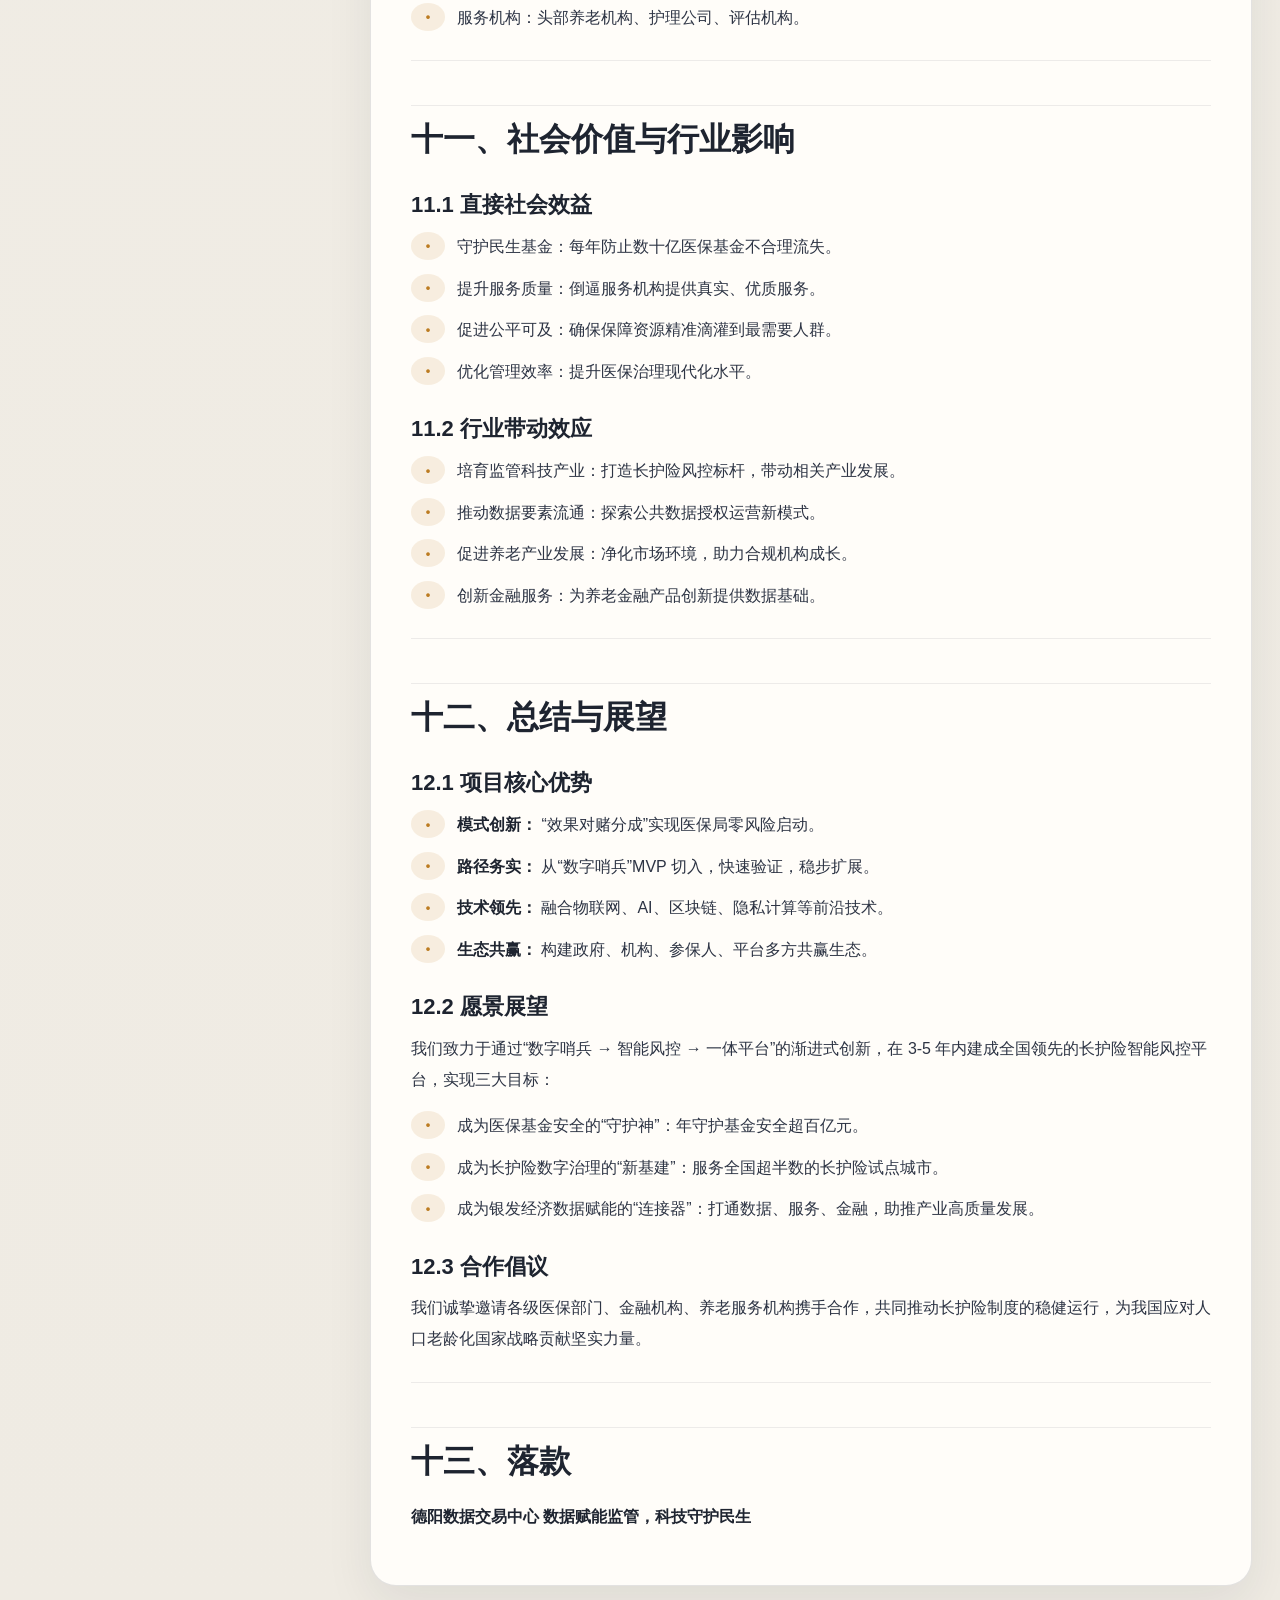
==== commit 49f95758: "feat: 添加简历" ====
--- a/detail.html
+++ b/detail.html
@@ -10,6 +10,13 @@
     <header class="doc-header">
       <div class="doc-header-copy">
         <span class="doc-kicker">养老数据价值化方案 01</span>
+        <nav class="portfolio-tabs" aria-label="材料切换">
+          <a class="portfolio-tab" href="./resume-short.html">简历简版</a>
+          <a class="portfolio-tab" href="./resume-full.html">简历完整版</a>
+          <a class="portfolio-tab is-active" href="./index.html">方案 1</a>
+          <a class="portfolio-tab" href="./scheme-2.html">方案 2</a>
+          <a class="portfolio-tab" href="./scheme-3.html">方案 3</a>
+        </nav>
         <h1>长护险智能风控与精准支付一体化平台详细方案</h1>
         <p>本页保留完整文字方案，用于政府、医保局和合作方进行详细审阅、论证和比对。</p>
       </div>
--- a/detail.css
+++ b/detail.css
@@ -49,6 +49,32 @@
   font-size: 12px;
 }
 
+.portfolio-tabs {
+  display: flex;
+  flex-wrap: wrap;
+  gap: 8px;
+  margin-top: 10px;
+  margin-bottom: 14px;
+}
+
+.portfolio-tab {
+  text-decoration: none;
+  color: var(--muted);
+  padding: 8px 12px;
+  border-radius: 999px;
+  background: rgba(255, 255, 255, 0.72);
+  border: 1px solid var(--line);
+  font-size: 12px;
+}
+
+.portfolio-tab.is-active,
+.portfolio-tab:hover,
+.portfolio-tab:focus-visible {
+  color: var(--ink);
+  background: rgba(255, 255, 255, 0.94);
+  outline: none;
+}
+
 .doc-header h1,
 .cover-card h2,
 .rendered-doc h1,
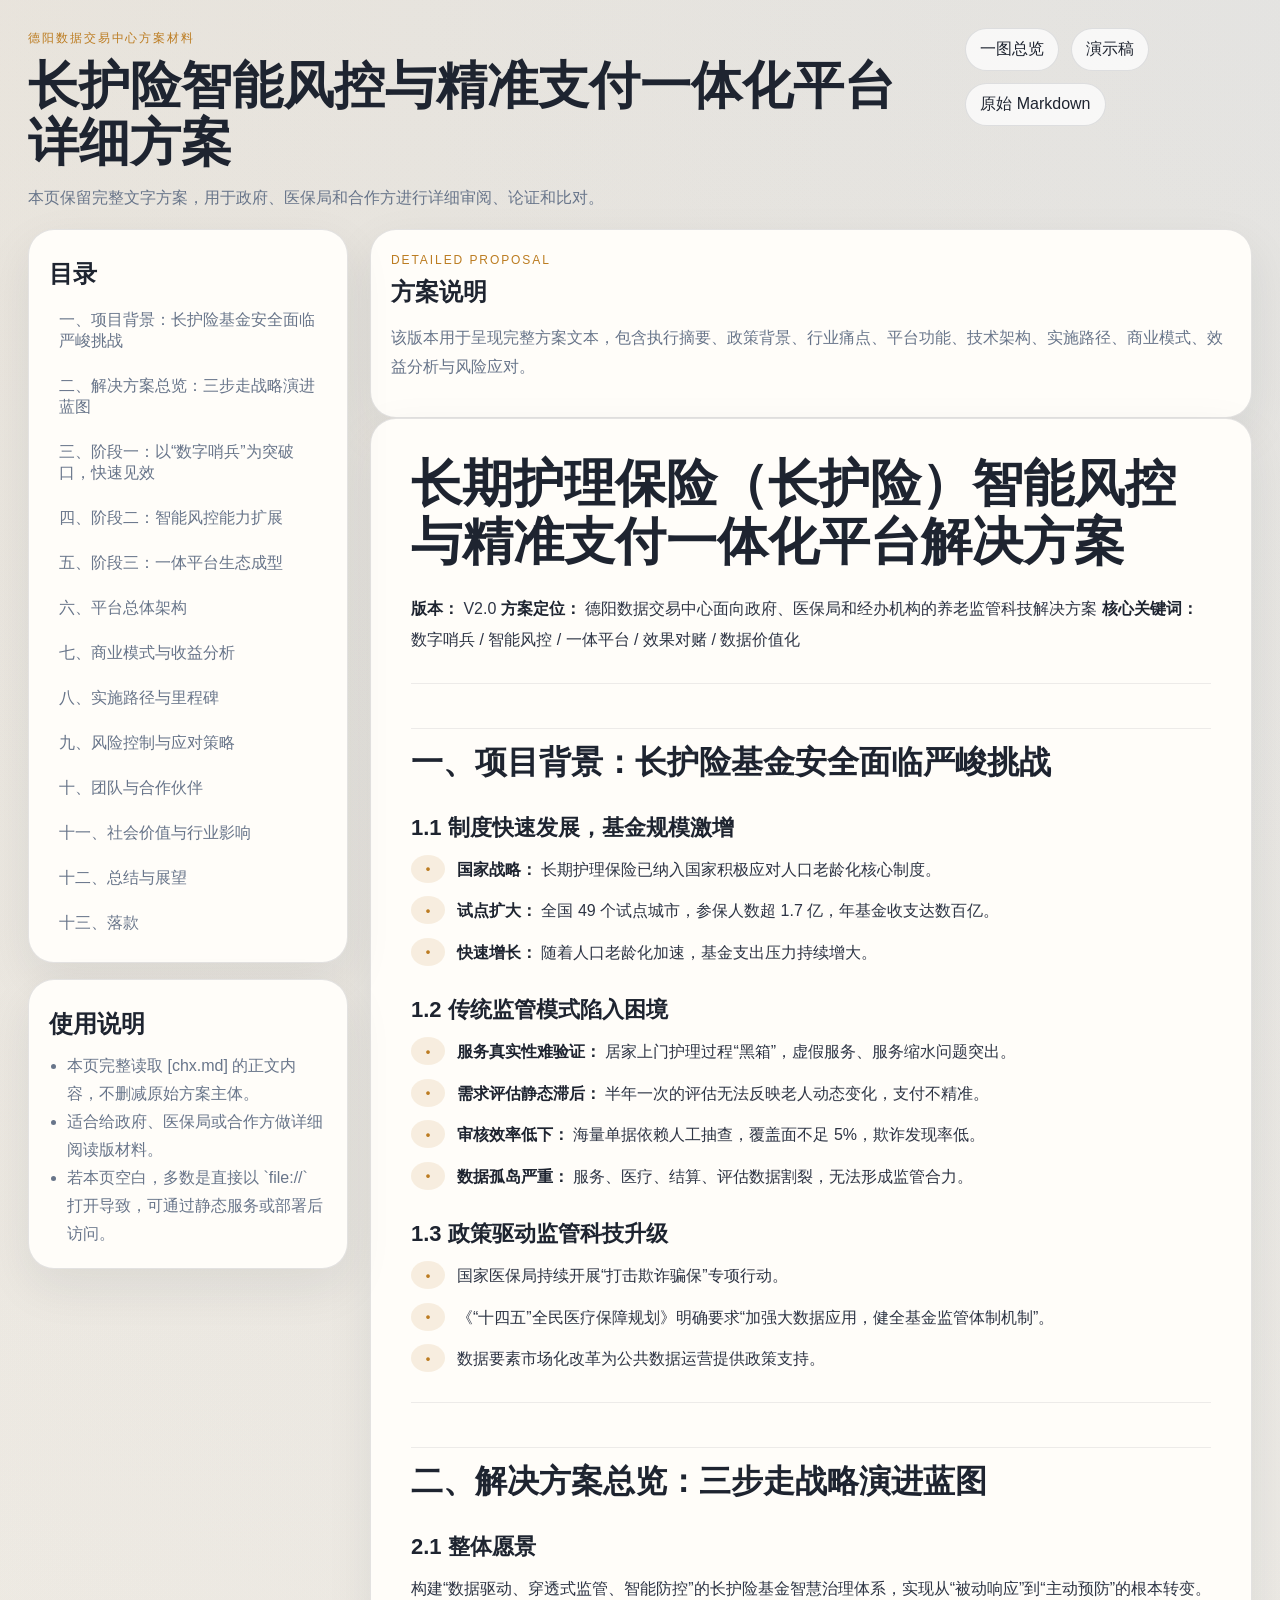
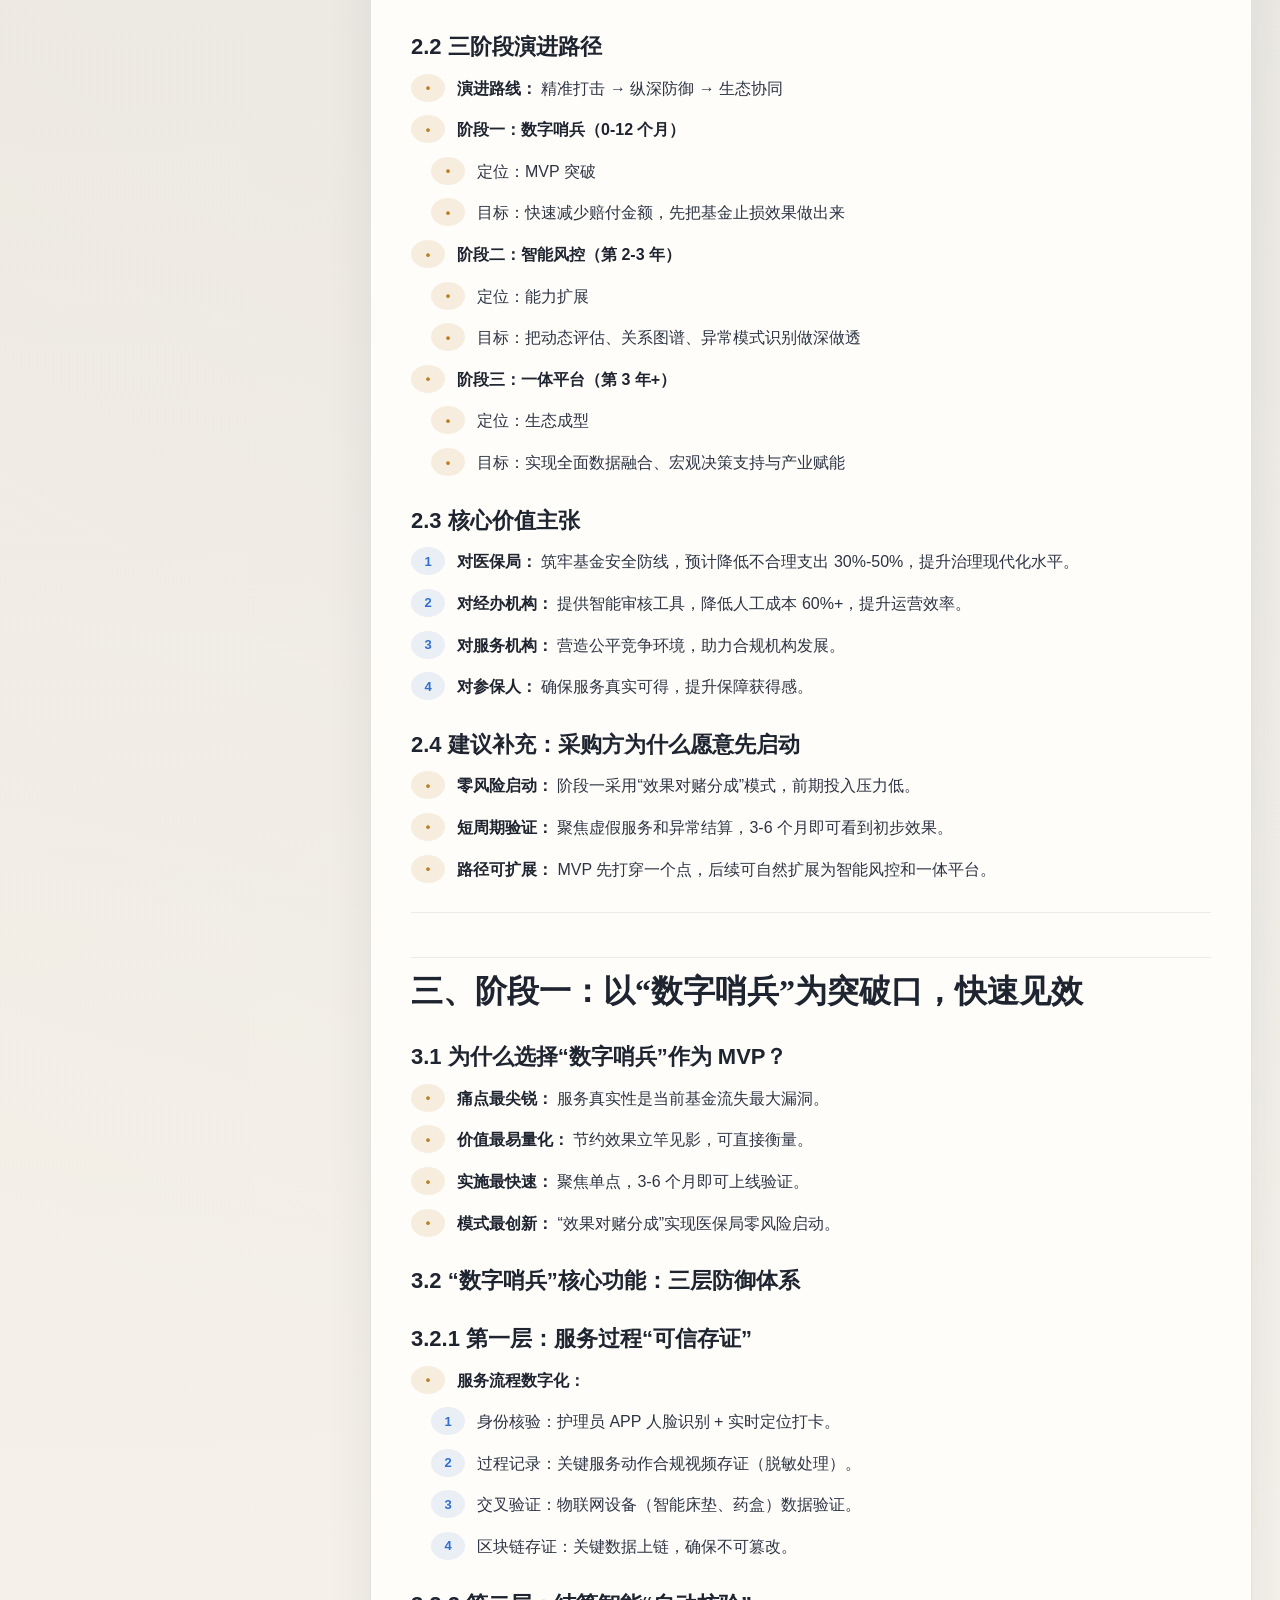
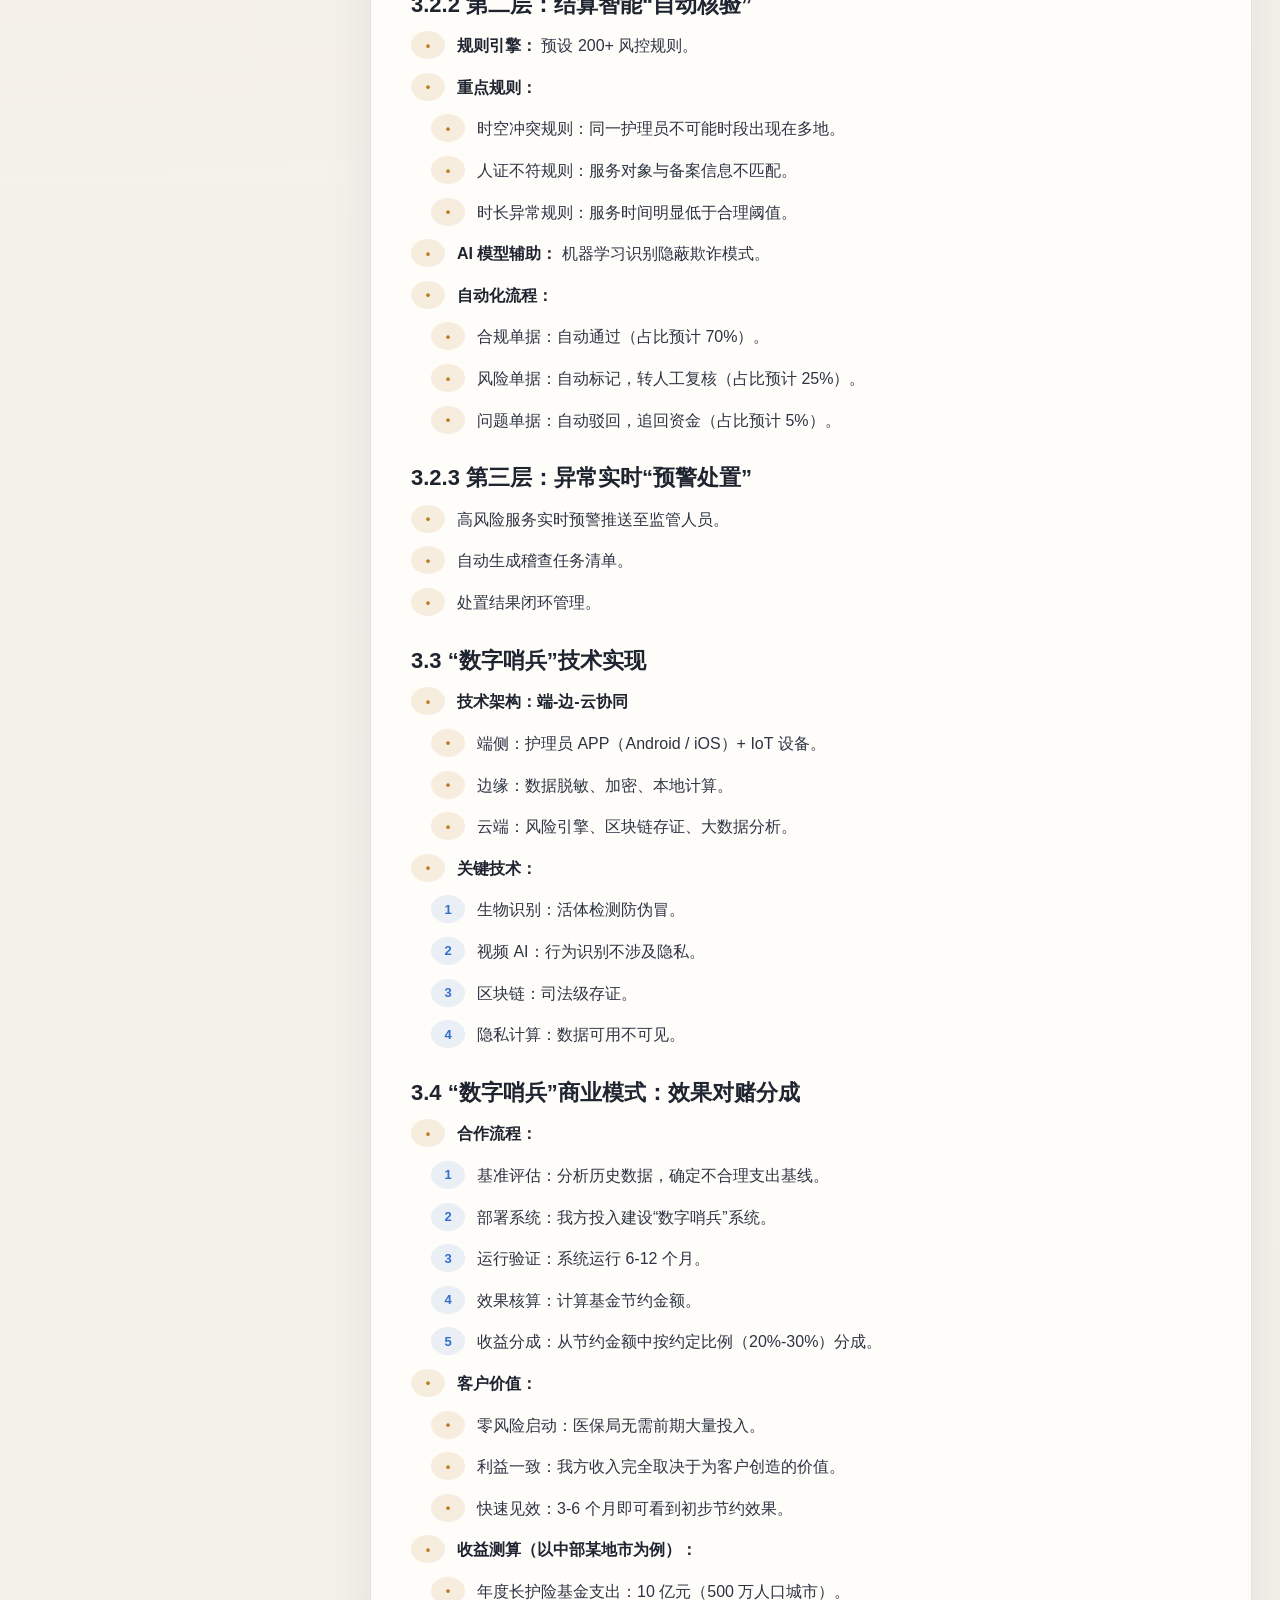
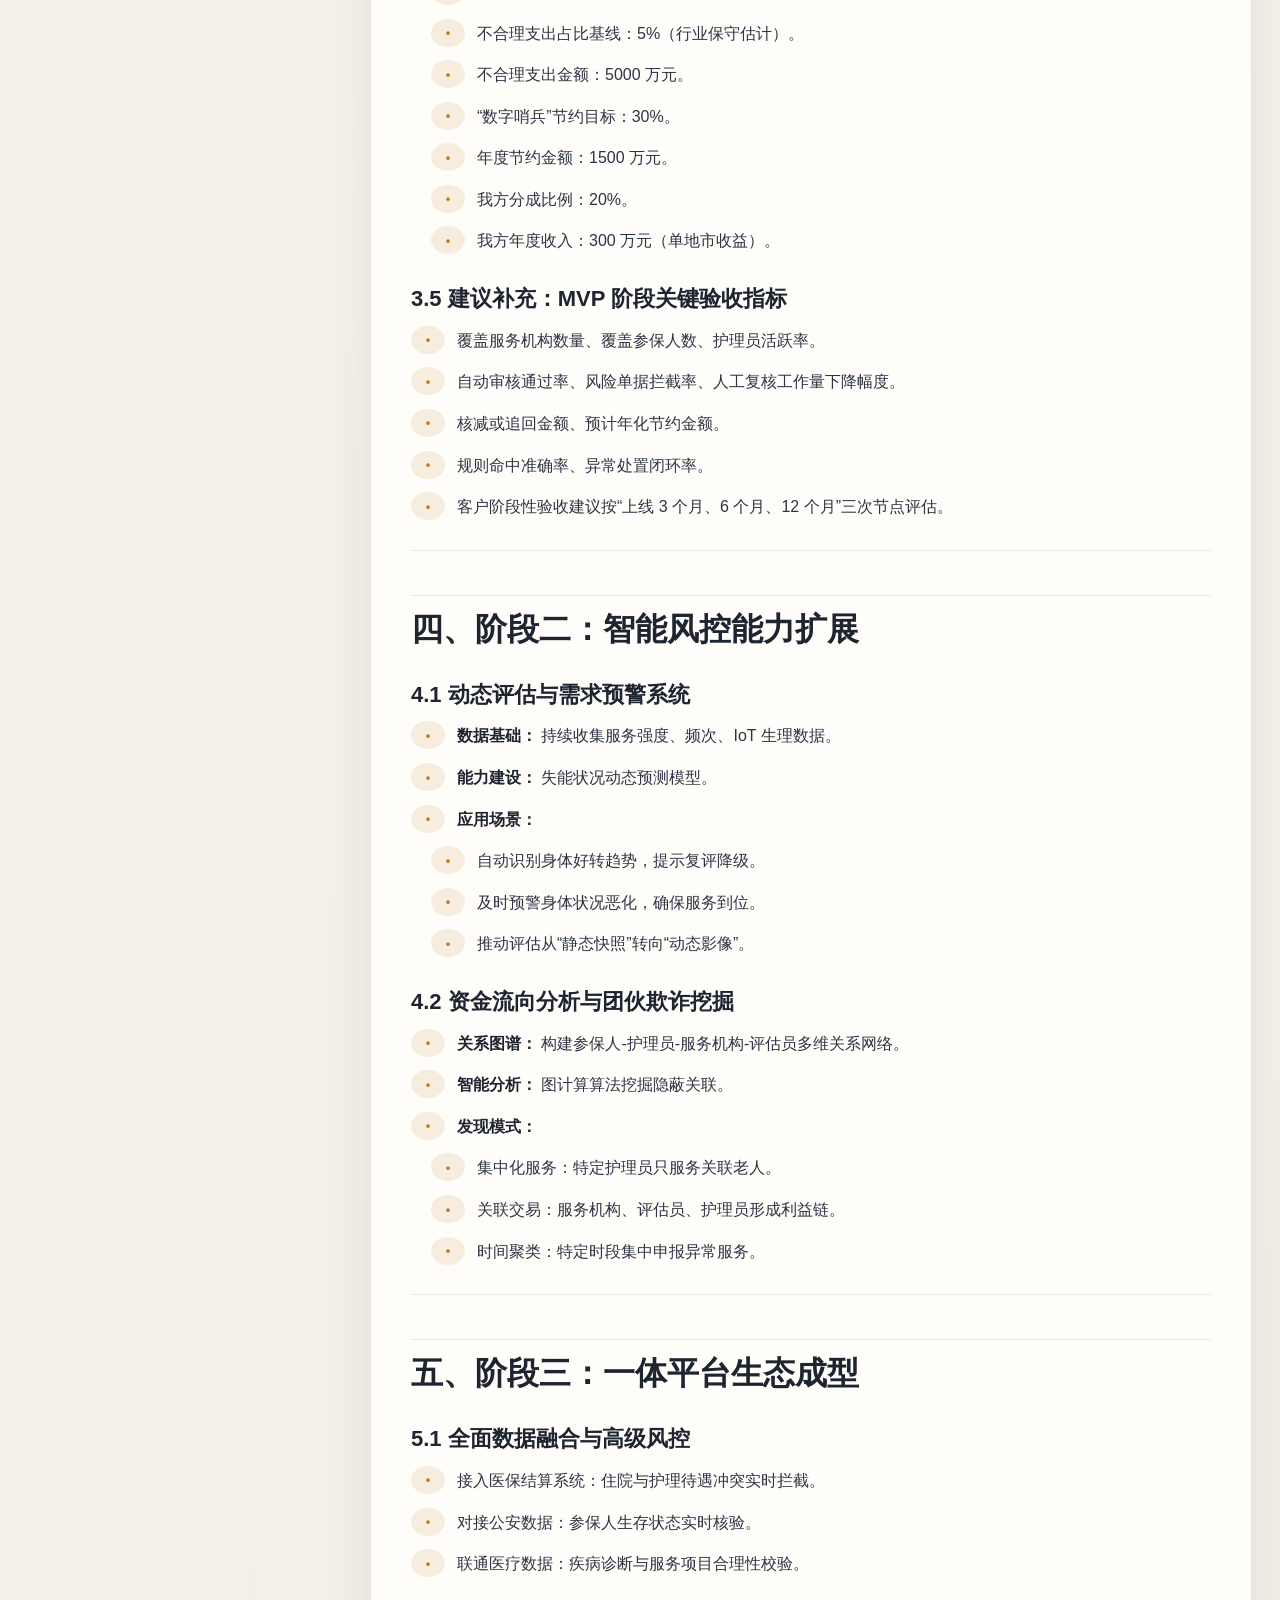
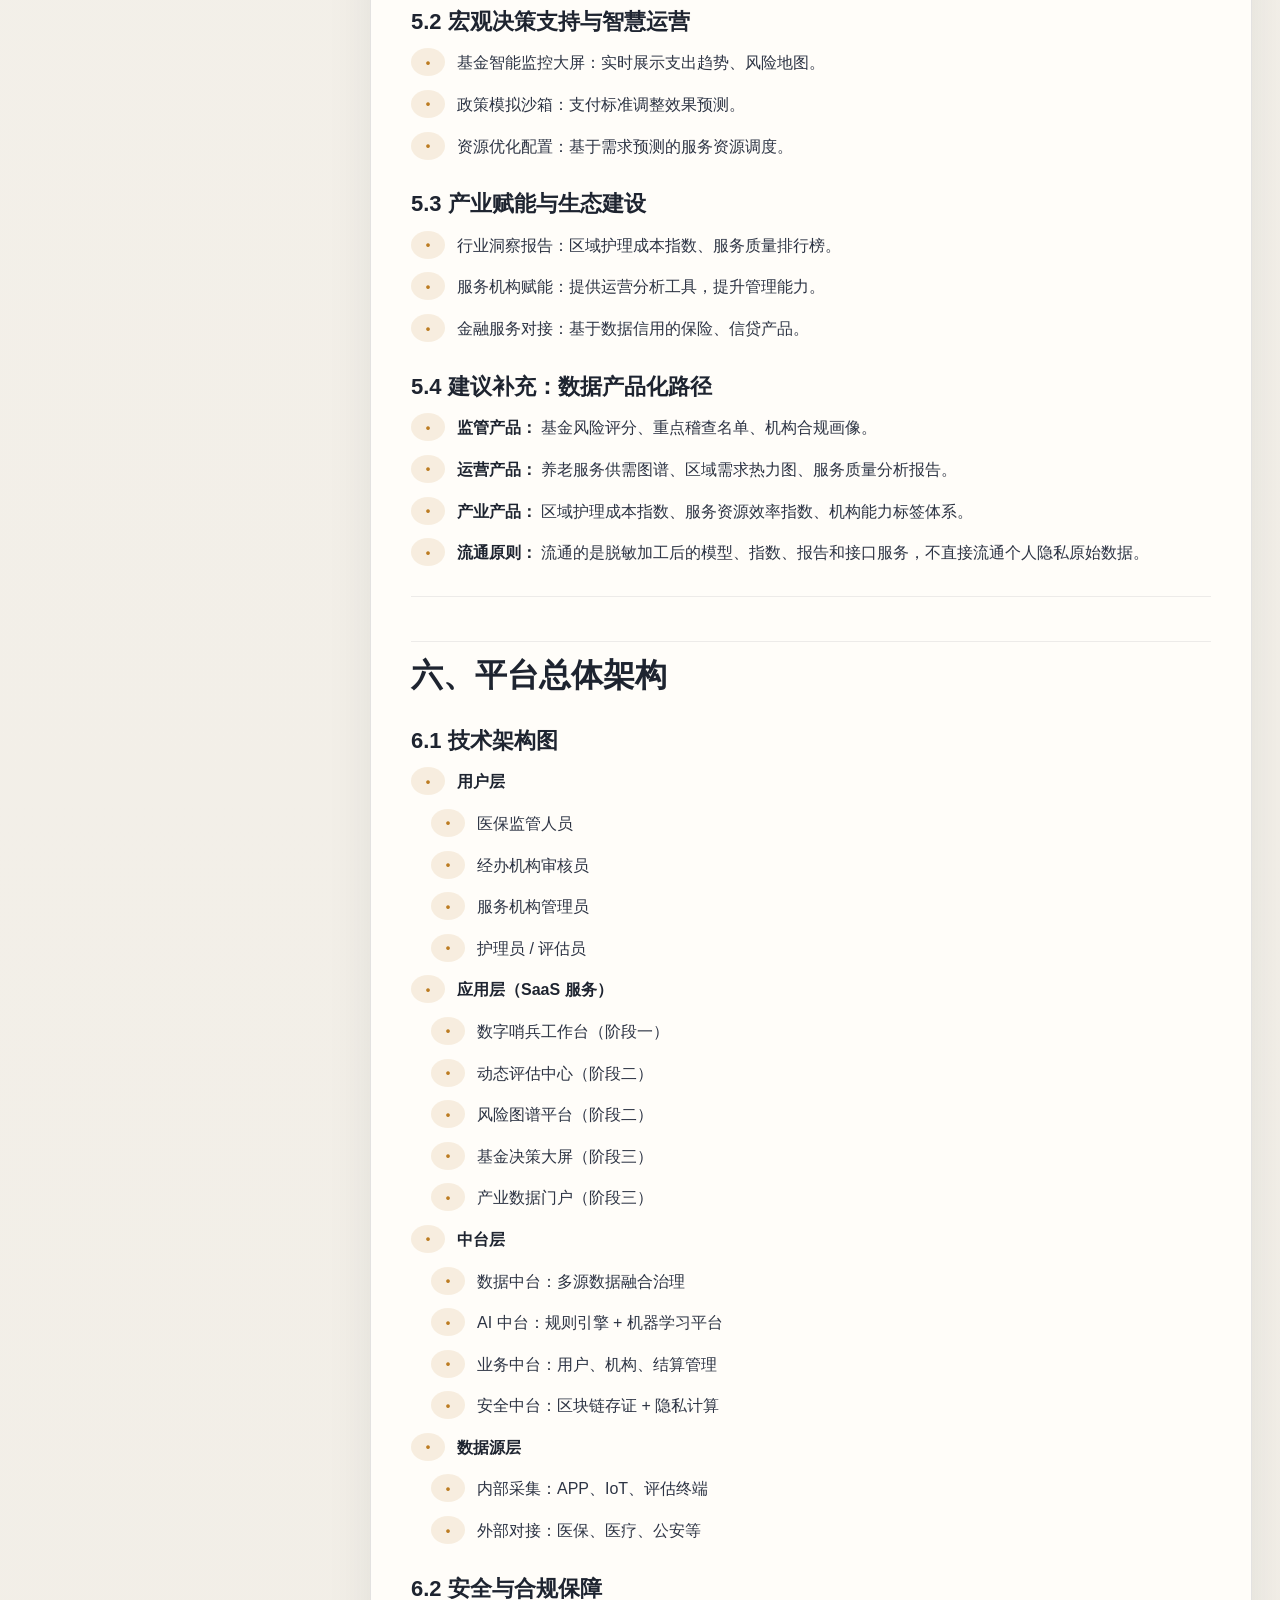
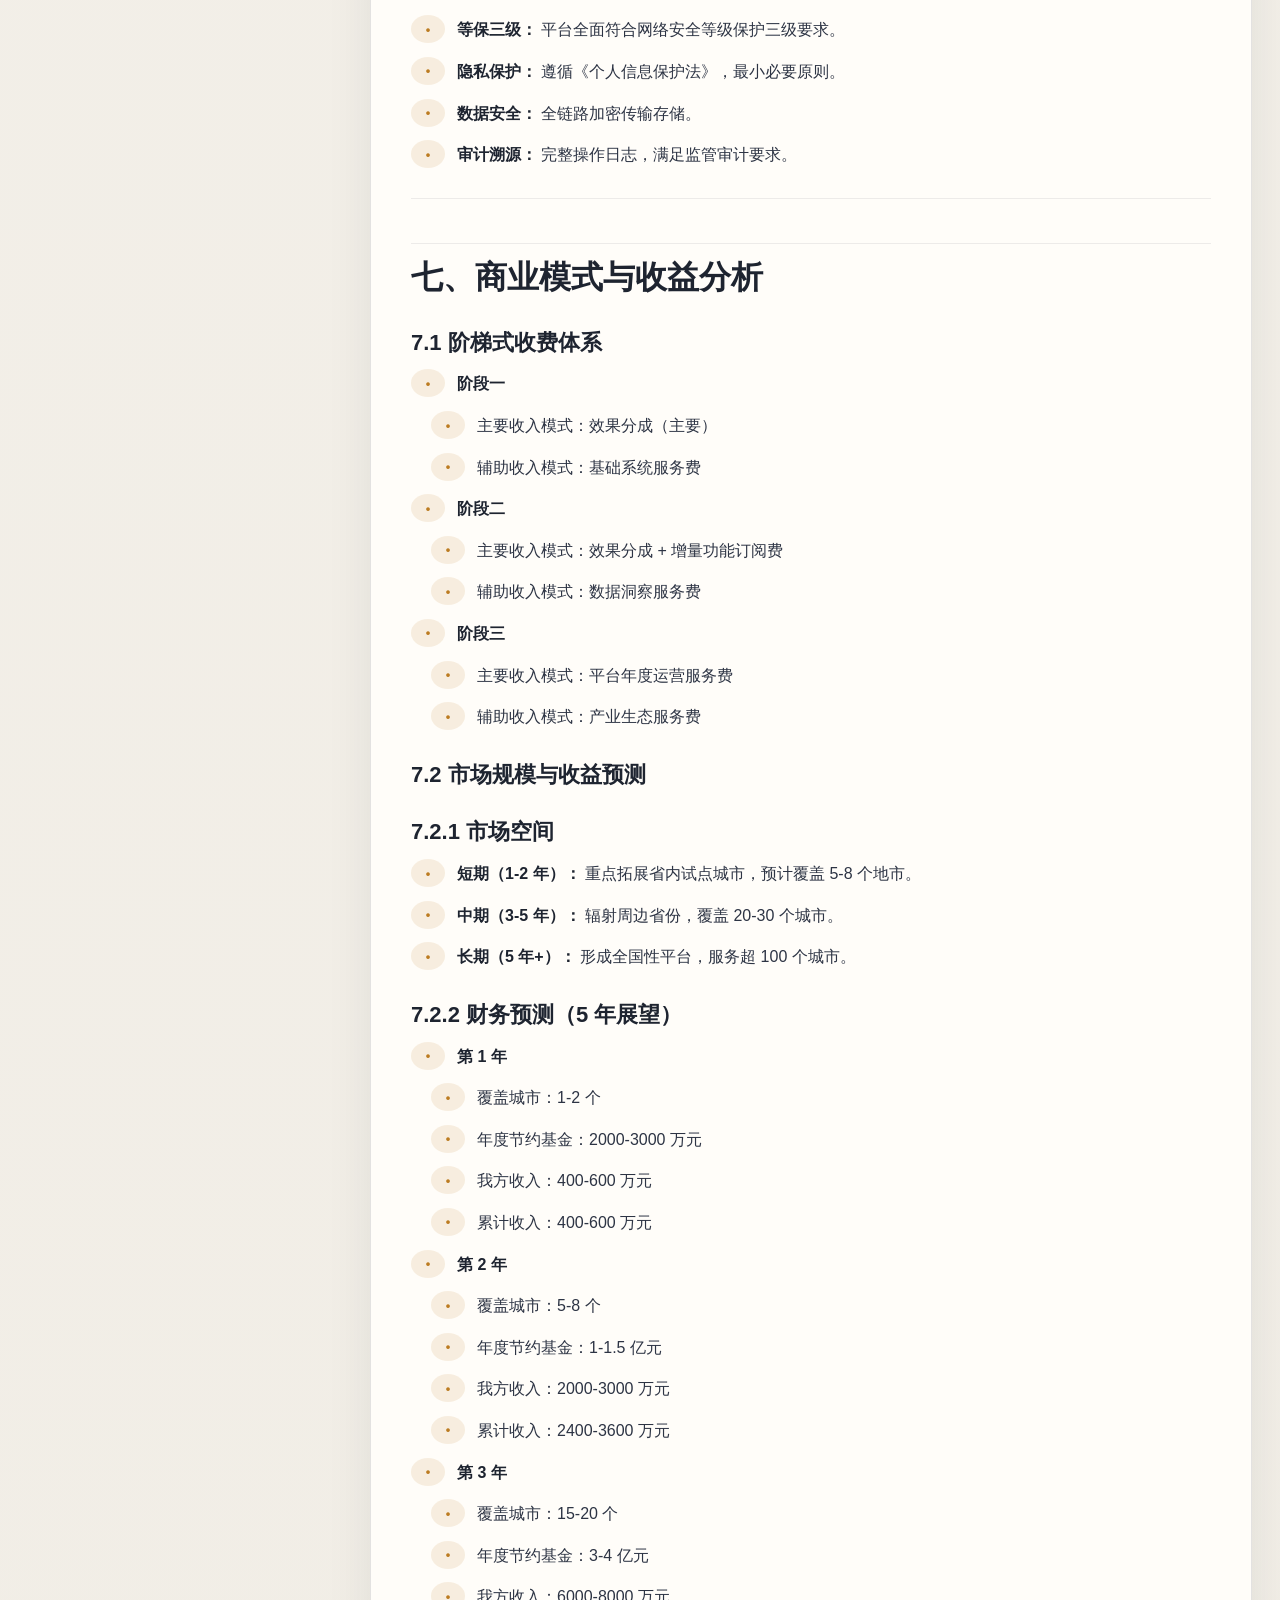
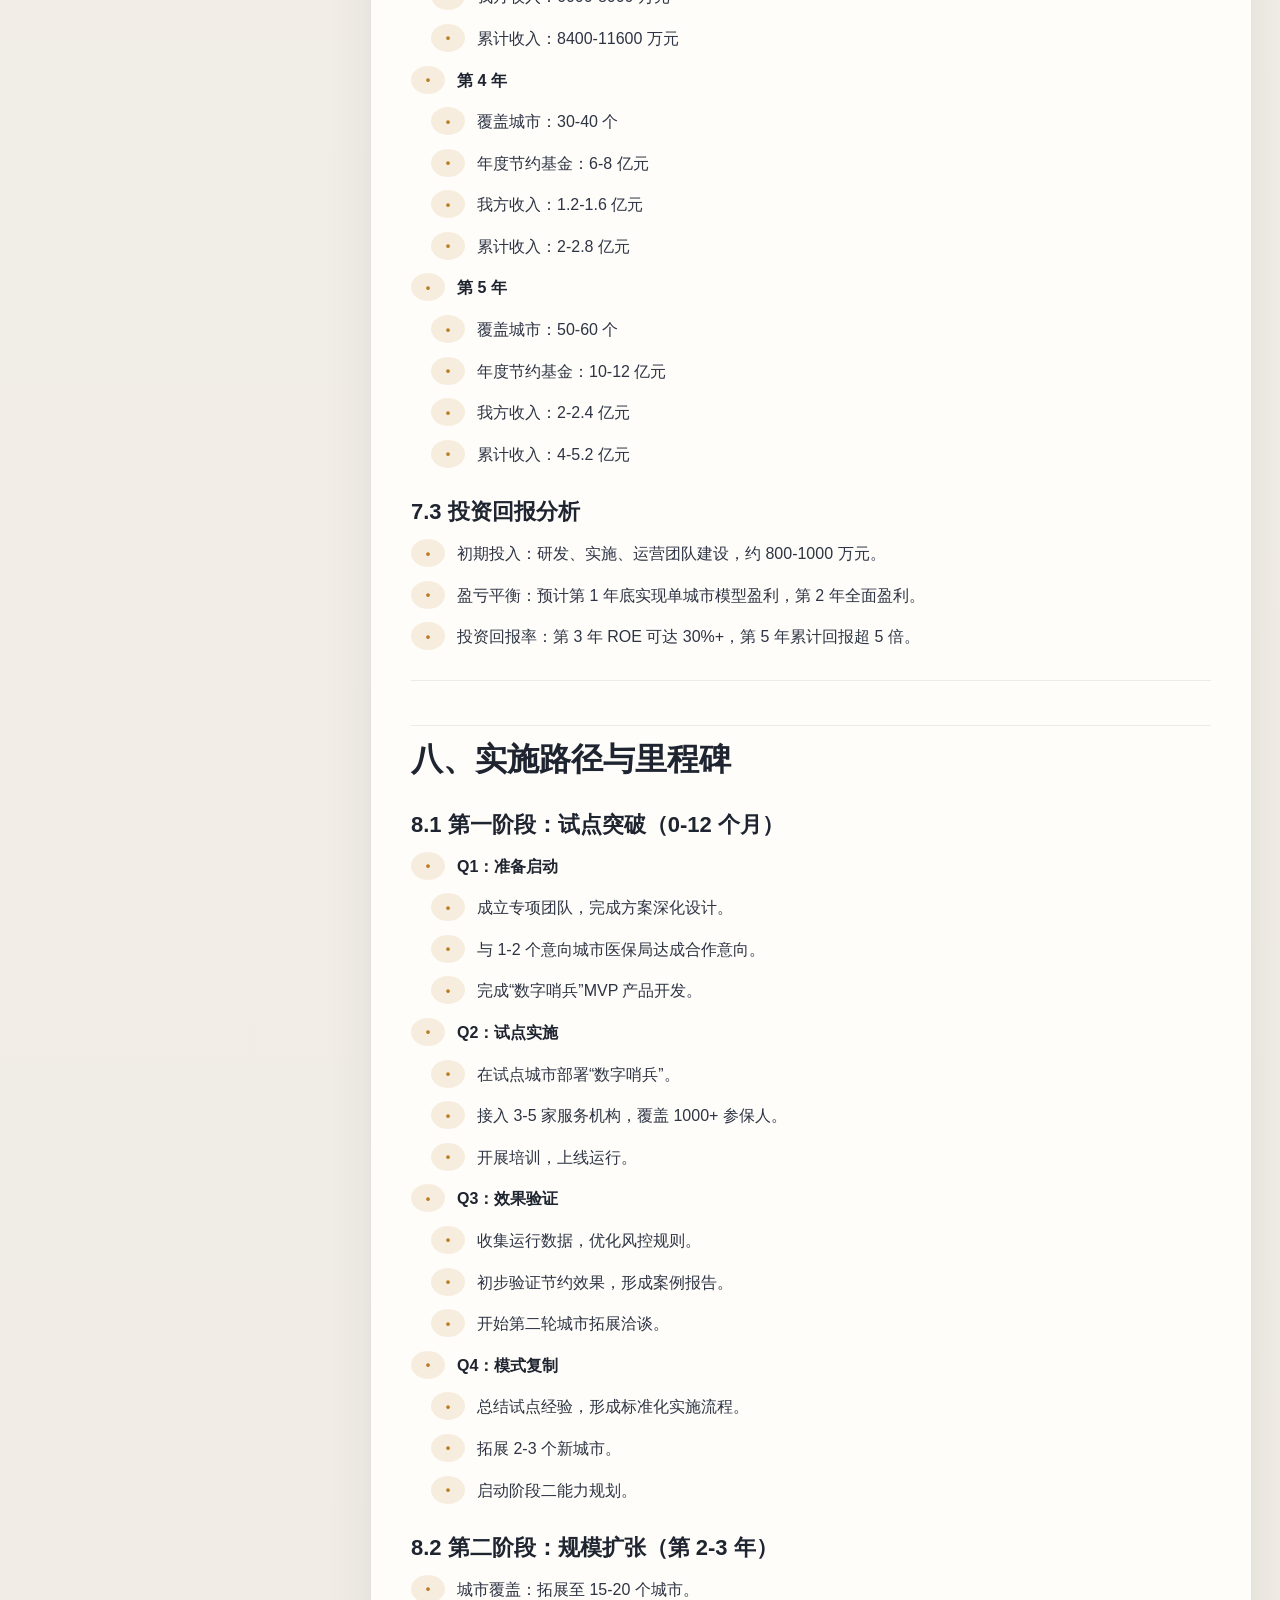
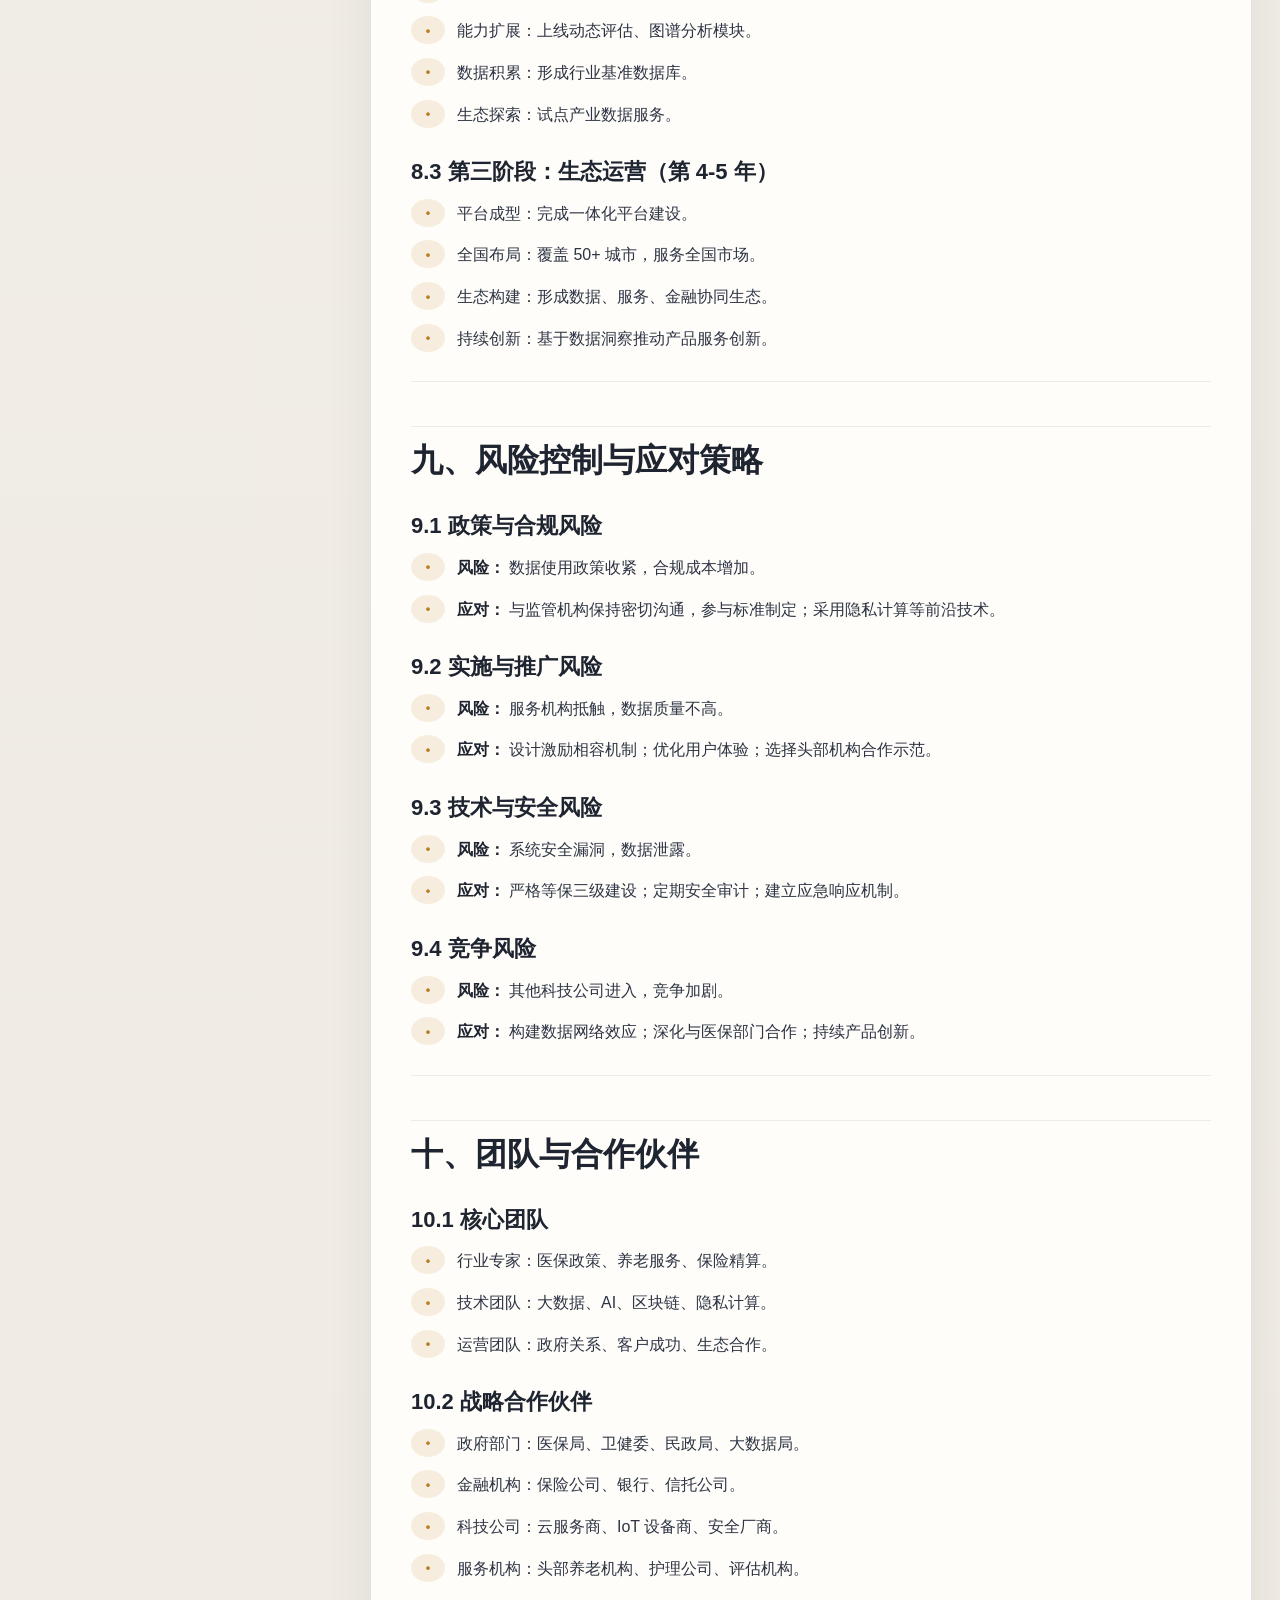
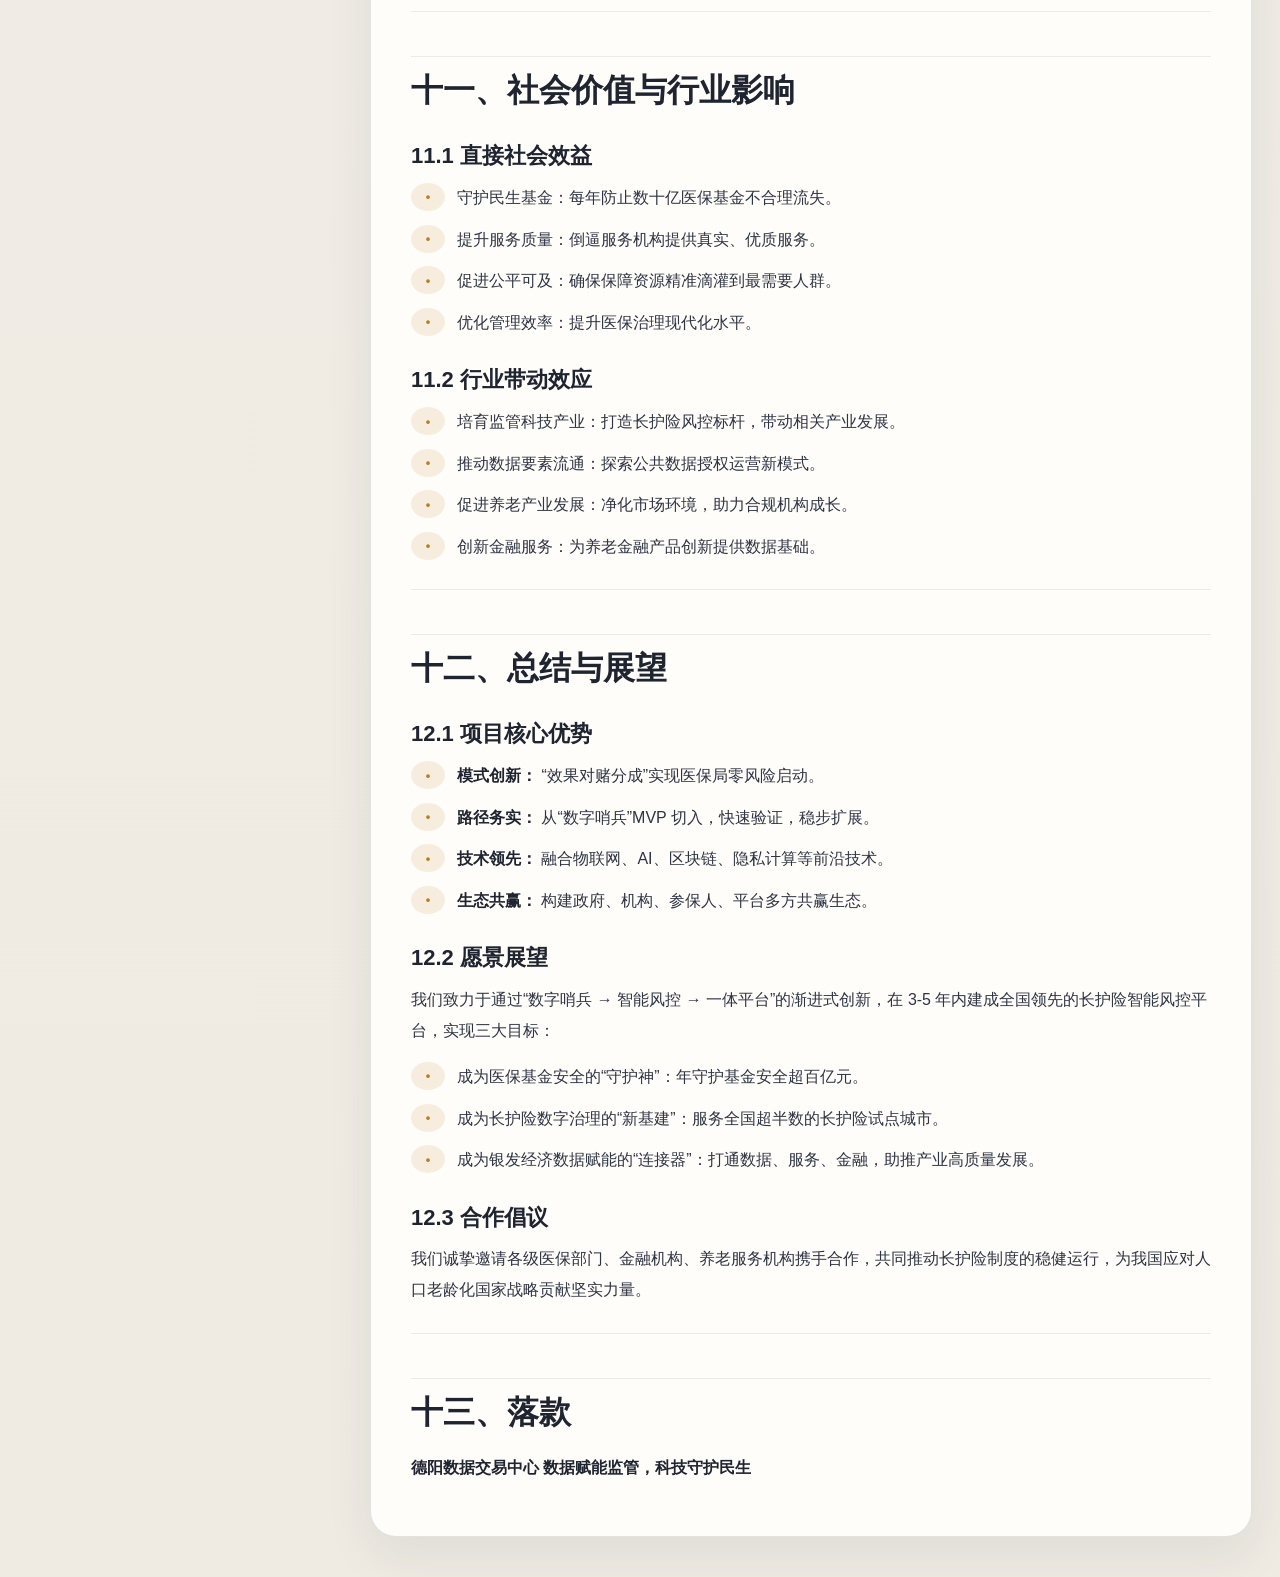
==== commit 1aacf727: "feat: 修改简历" ====
--- a/detail.html
+++ b/detail.html
@@ -9,14 +9,7 @@
   <body>
     <header class="doc-header">
       <div class="doc-header-copy">
-        <span class="doc-kicker">养老数据价值化方案 01</span>
-        <nav class="portfolio-tabs" aria-label="材料切换">
-          <a class="portfolio-tab" href="./resume-short.html">简历简版</a>
-          <a class="portfolio-tab" href="./resume-full.html">简历完整版</a>
-          <a class="portfolio-tab is-active" href="./index.html">方案 1</a>
-          <a class="portfolio-tab" href="./scheme-2.html">方案 2</a>
-          <a class="portfolio-tab" href="./scheme-3.html">方案 3</a>
-        </nav>
+        <span class="doc-kicker">德阳数据交易中心方案材料</span>
         <h1>长护险智能风控与精准支付一体化平台详细方案</h1>
         <p>本页保留完整文字方案，用于政府、医保局和合作方进行详细审阅、论证和比对。</p>
       </div>
--- a/detail.css
+++ b/detail.css
@@ -49,32 +49,6 @@
   font-size: 12px;
 }
 
-.portfolio-tabs {
-  display: flex;
-  flex-wrap: wrap;
-  gap: 8px;
-  margin-top: 10px;
-  margin-bottom: 14px;
-}
-
-.portfolio-tab {
-  text-decoration: none;
-  color: var(--muted);
-  padding: 8px 12px;
-  border-radius: 999px;
-  background: rgba(255, 255, 255, 0.72);
-  border: 1px solid var(--line);
-  font-size: 12px;
-}
-
-.portfolio-tab.is-active,
-.portfolio-tab:hover,
-.portfolio-tab:focus-visible {
-  color: var(--ink);
-  background: rgba(255, 255, 255, 0.94);
-  outline: none;
-}
-
 .doc-header h1,
 .cover-card h2,
 .rendered-doc h1,
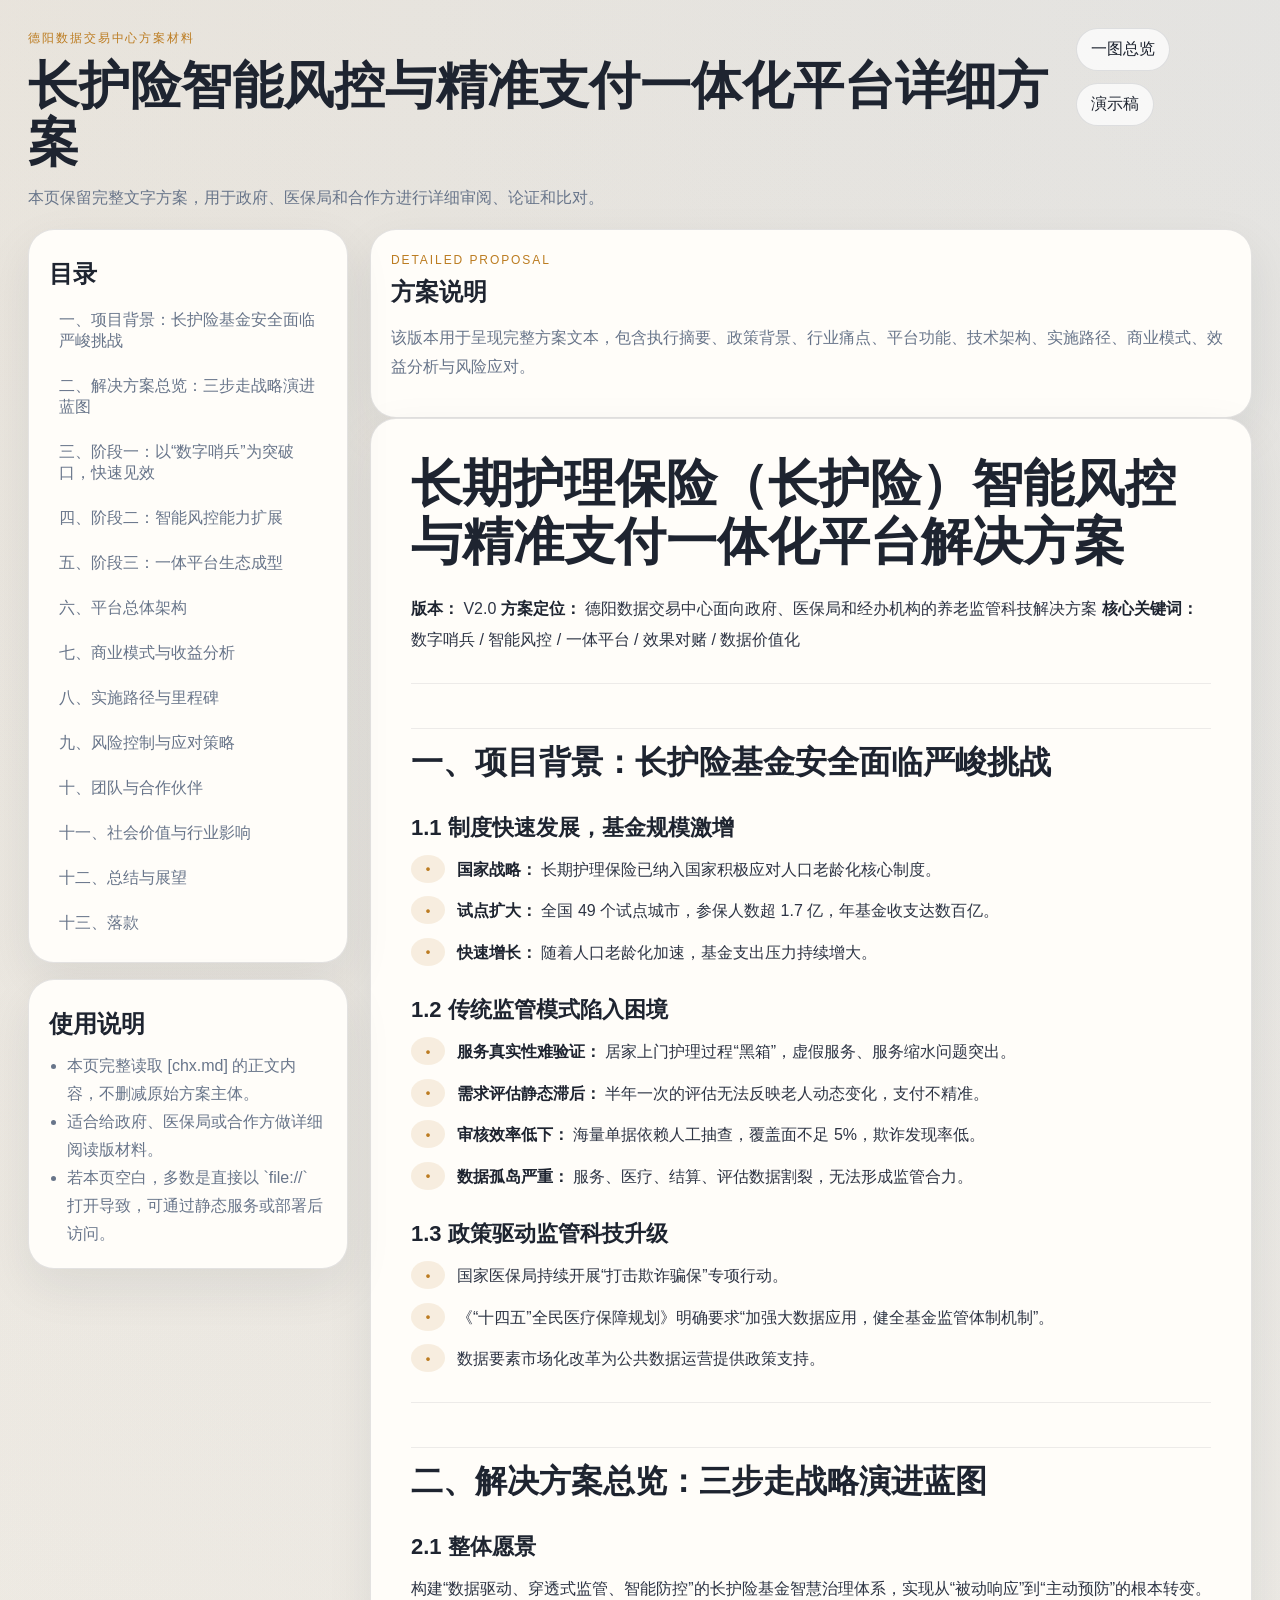
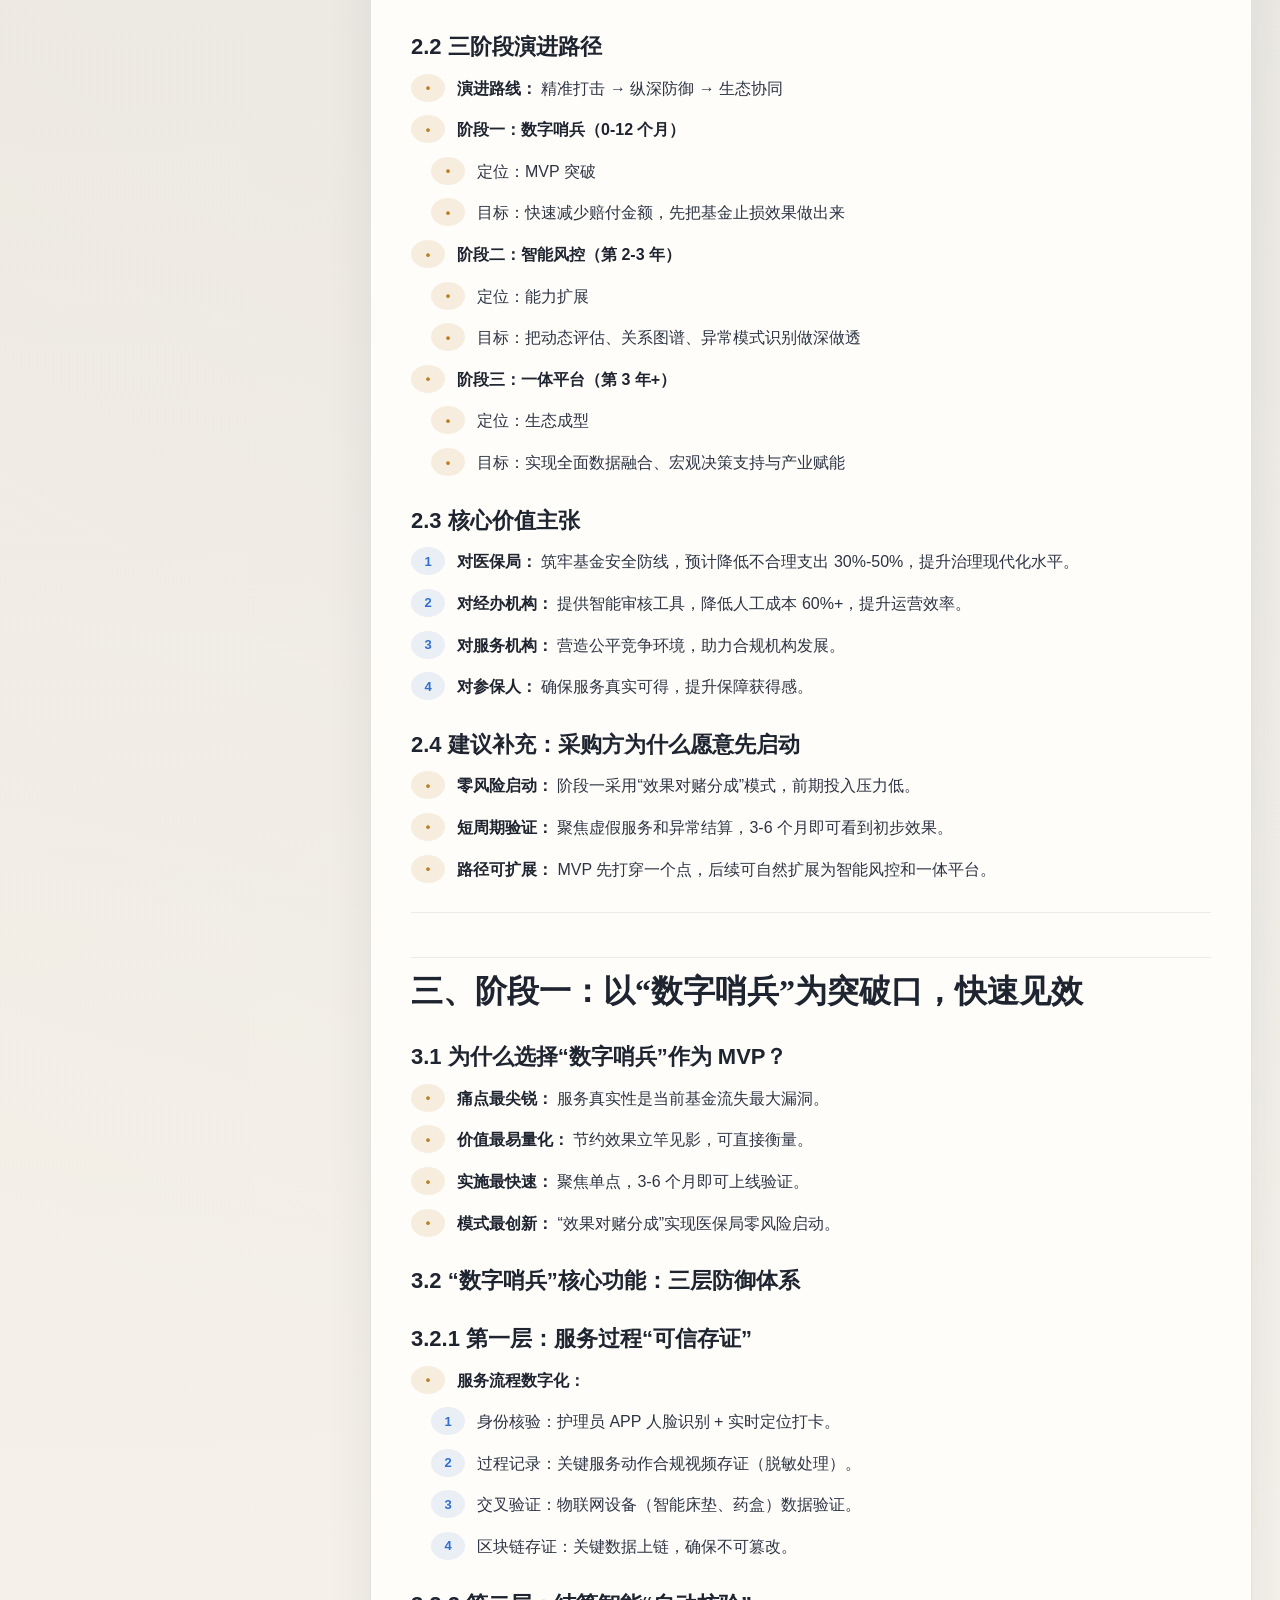
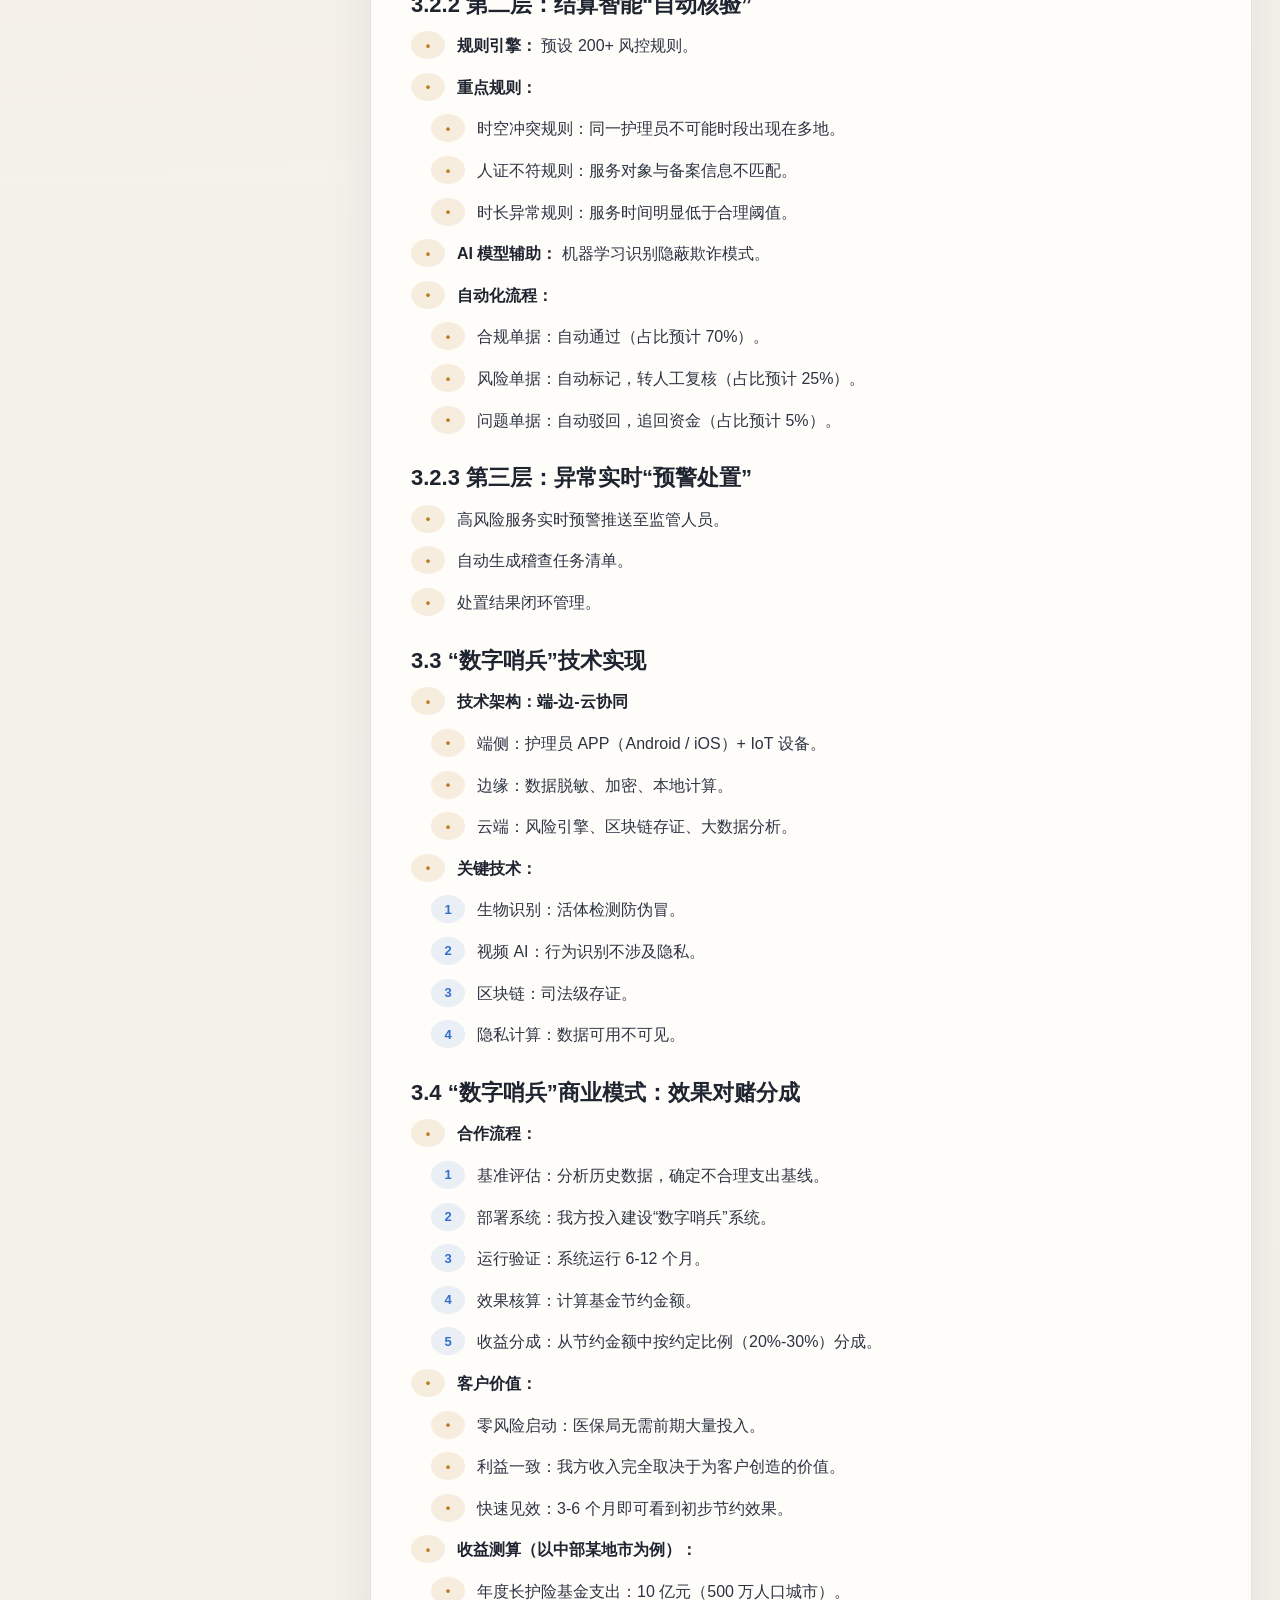
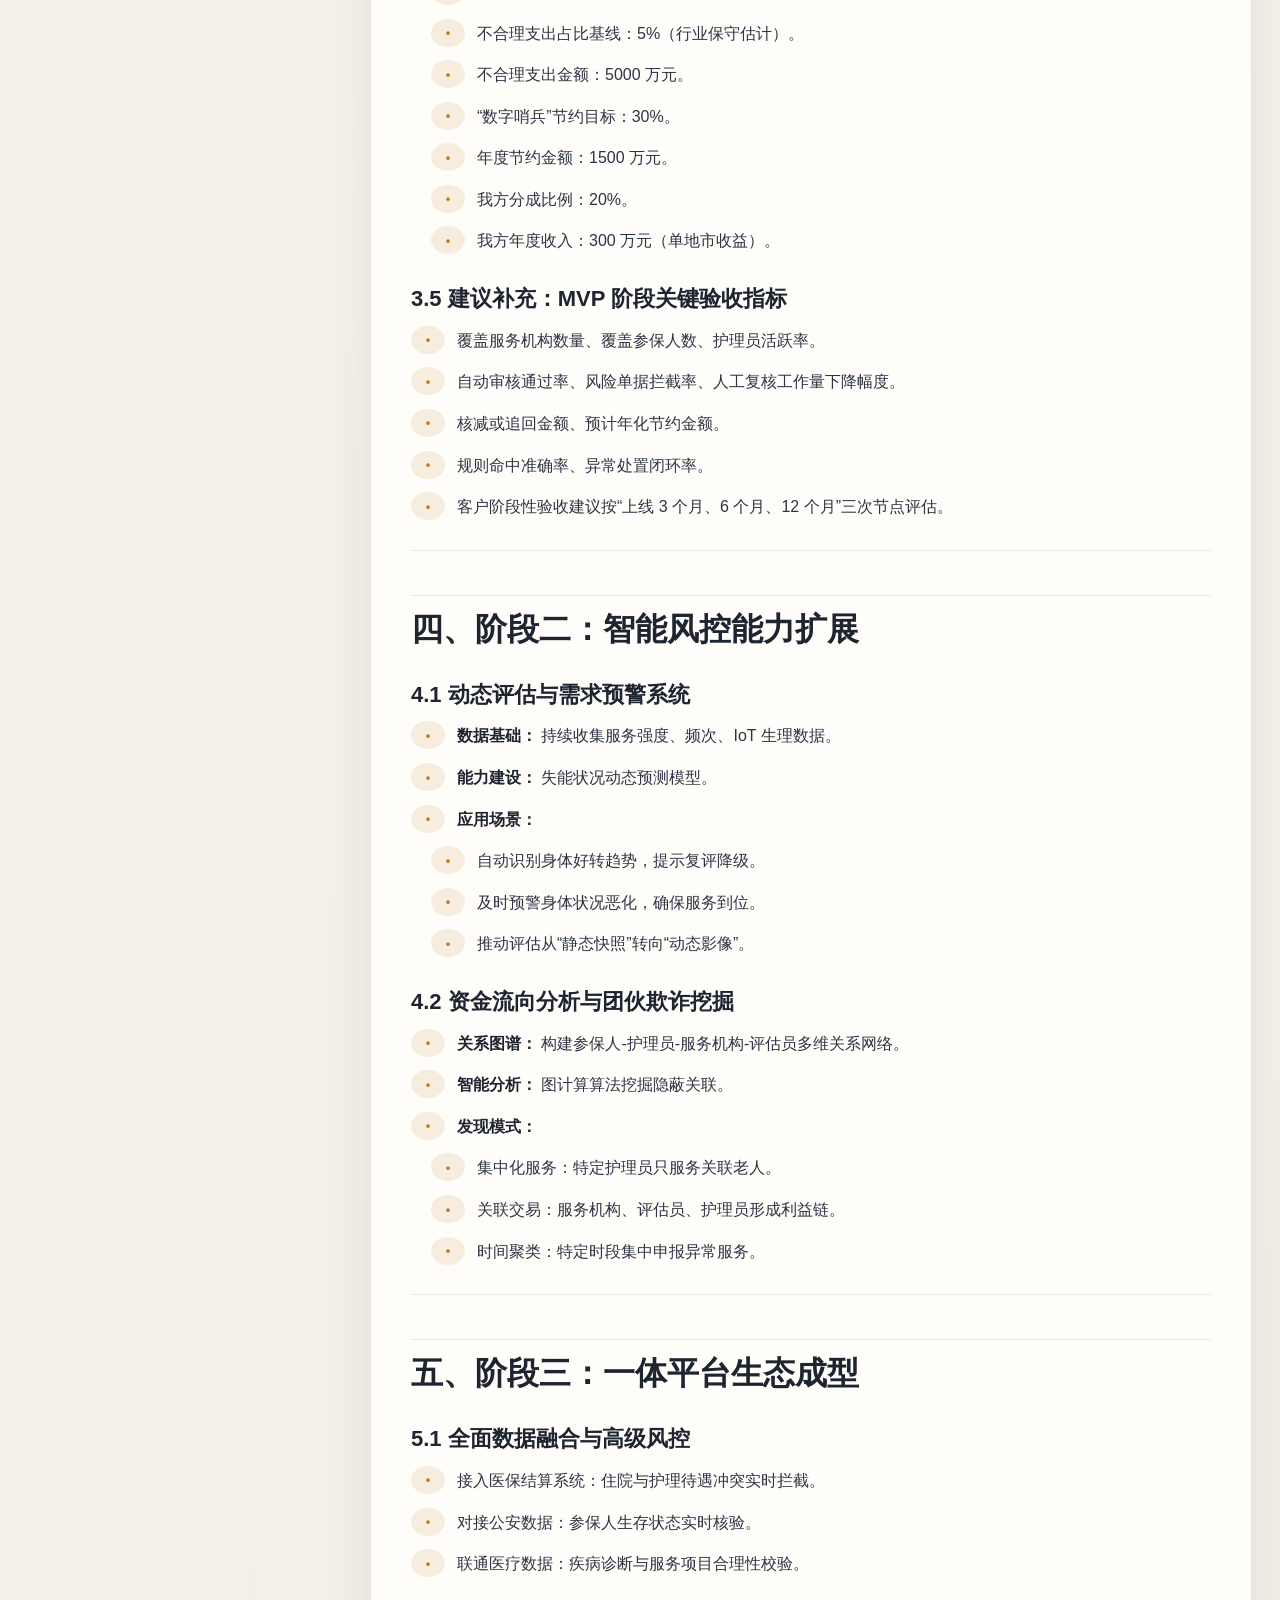
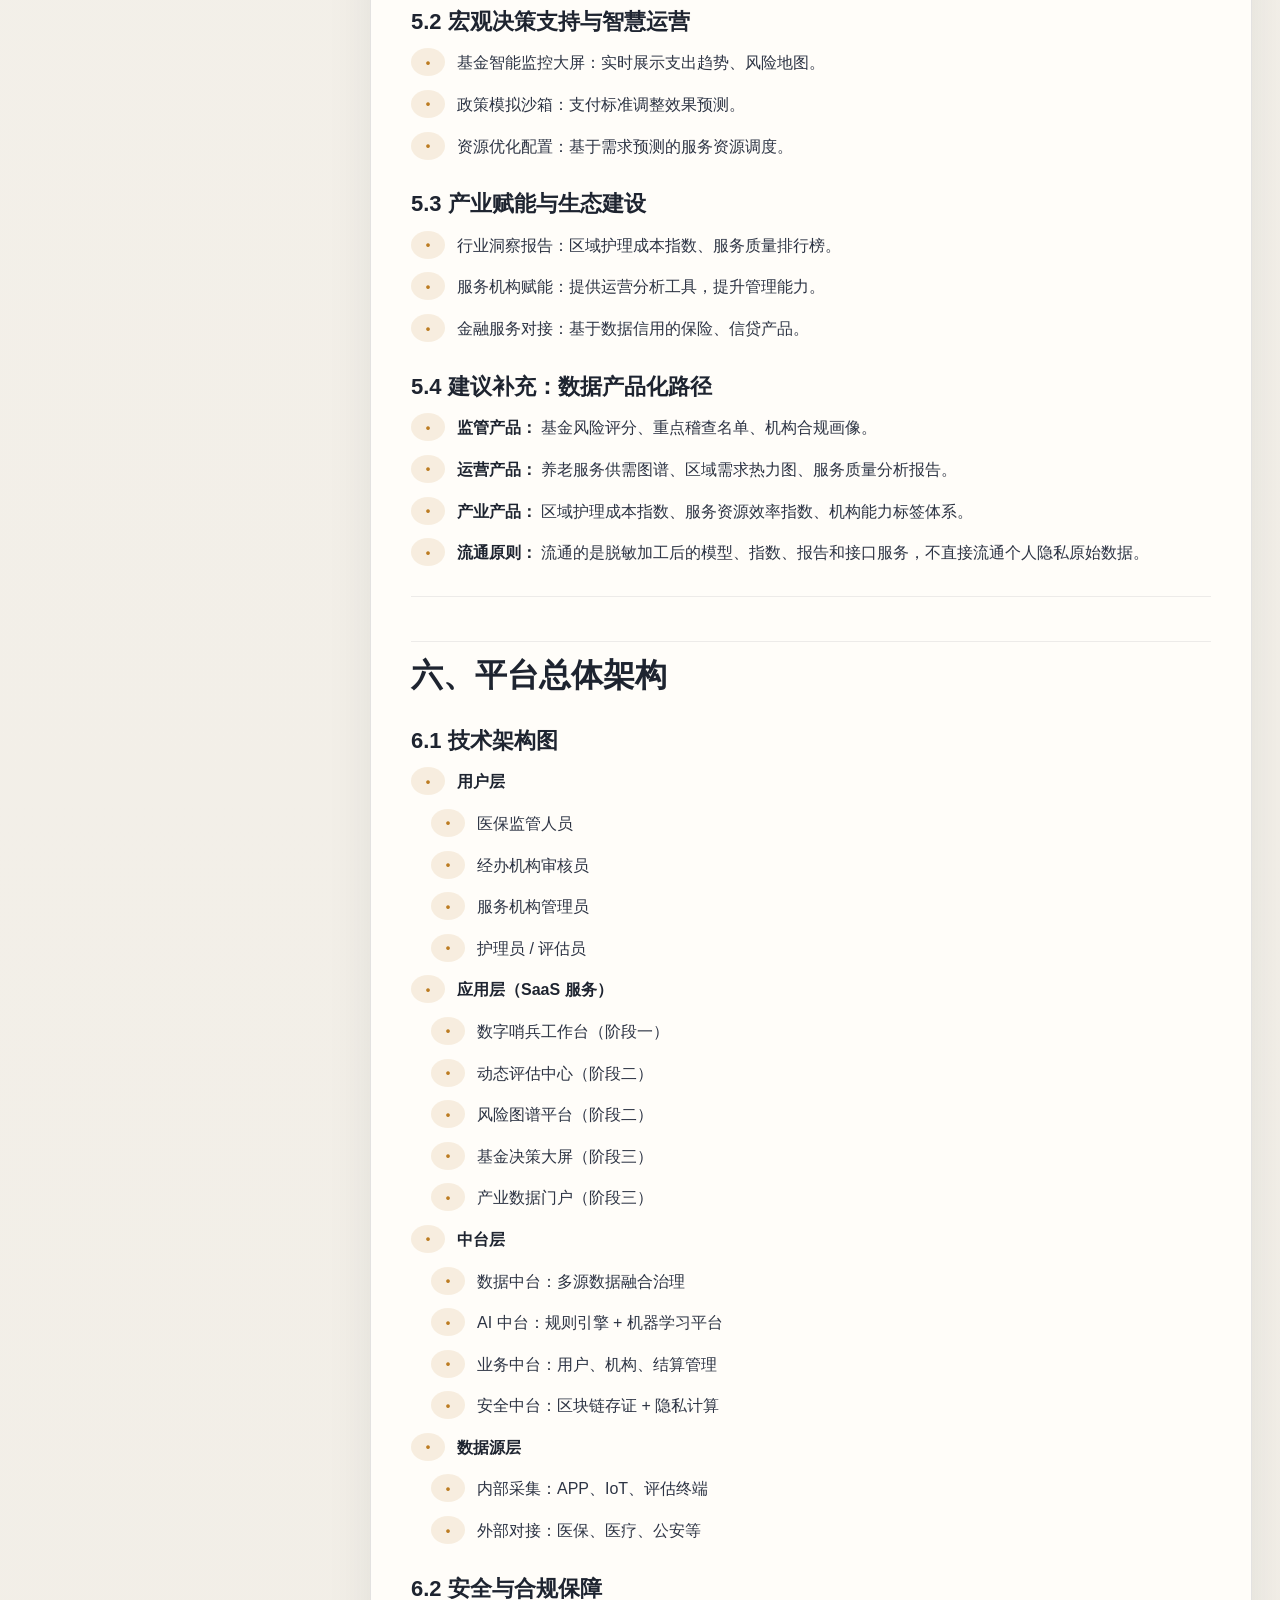
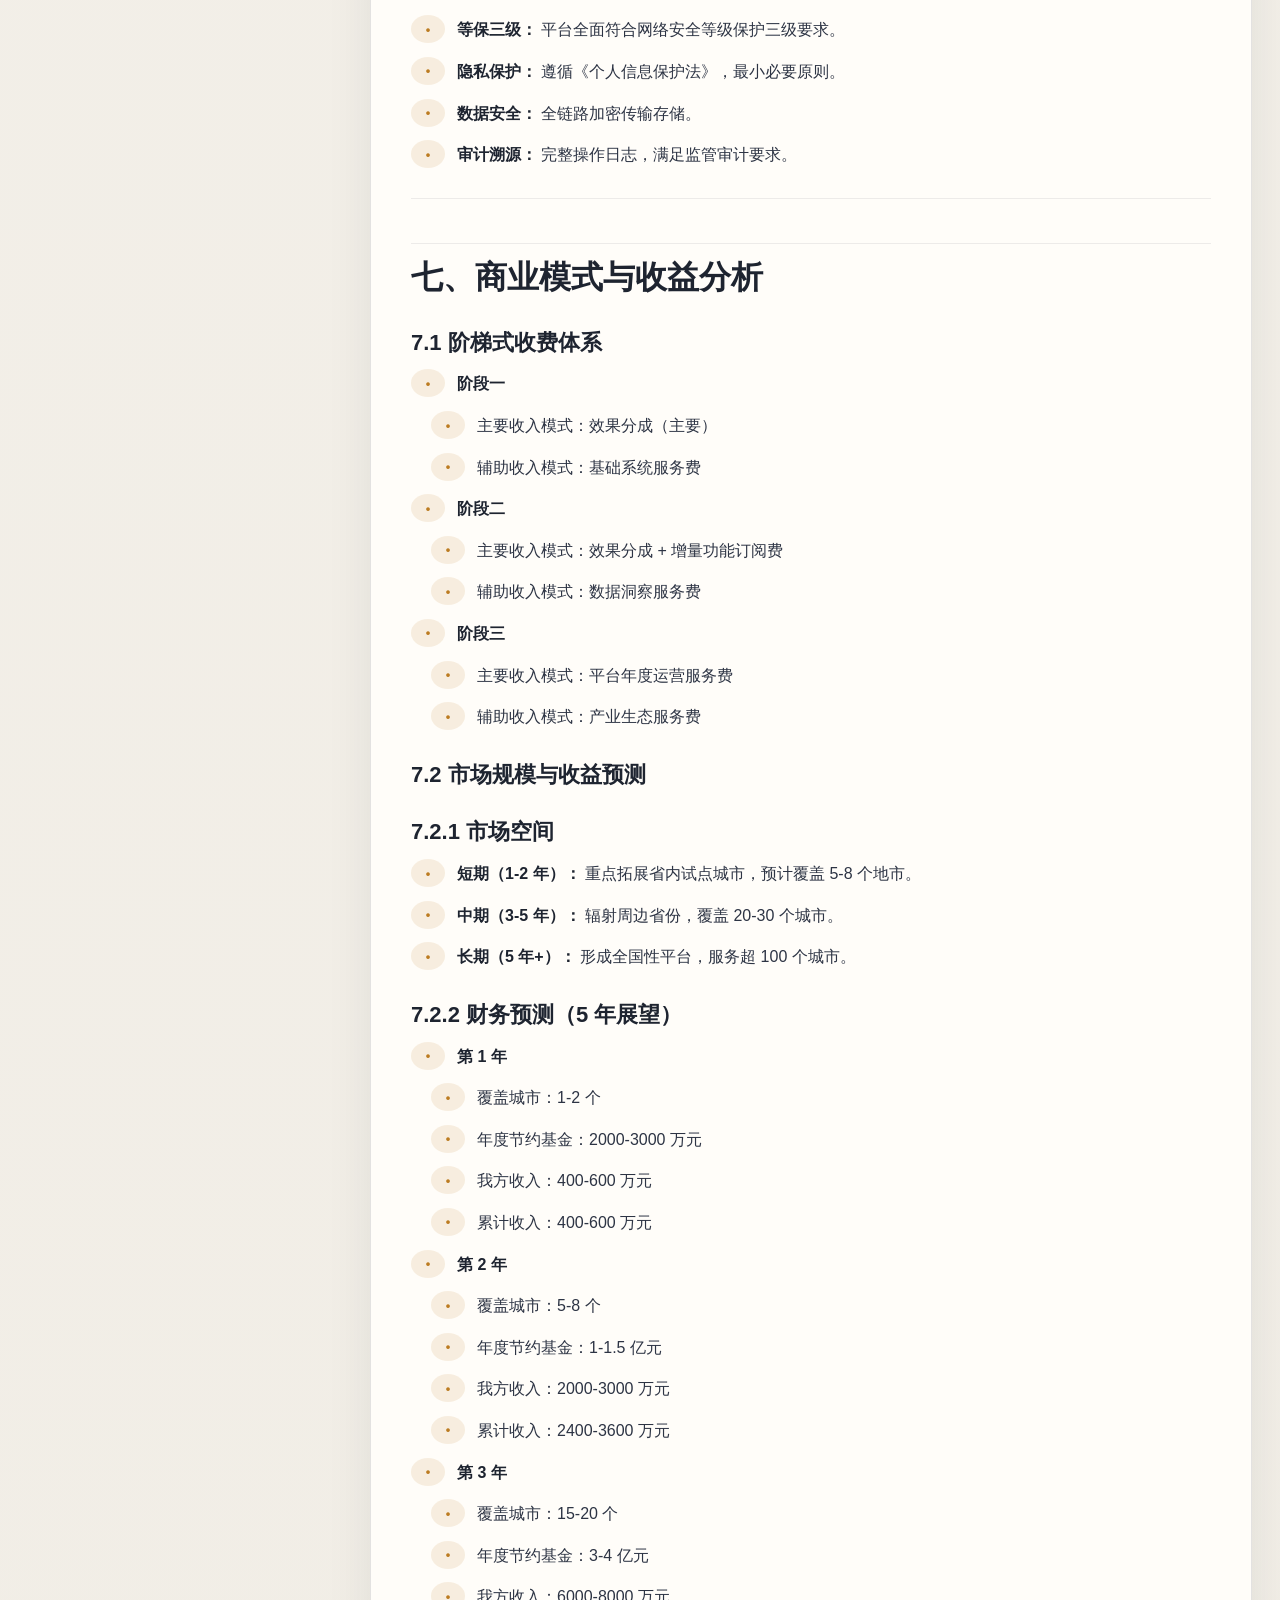
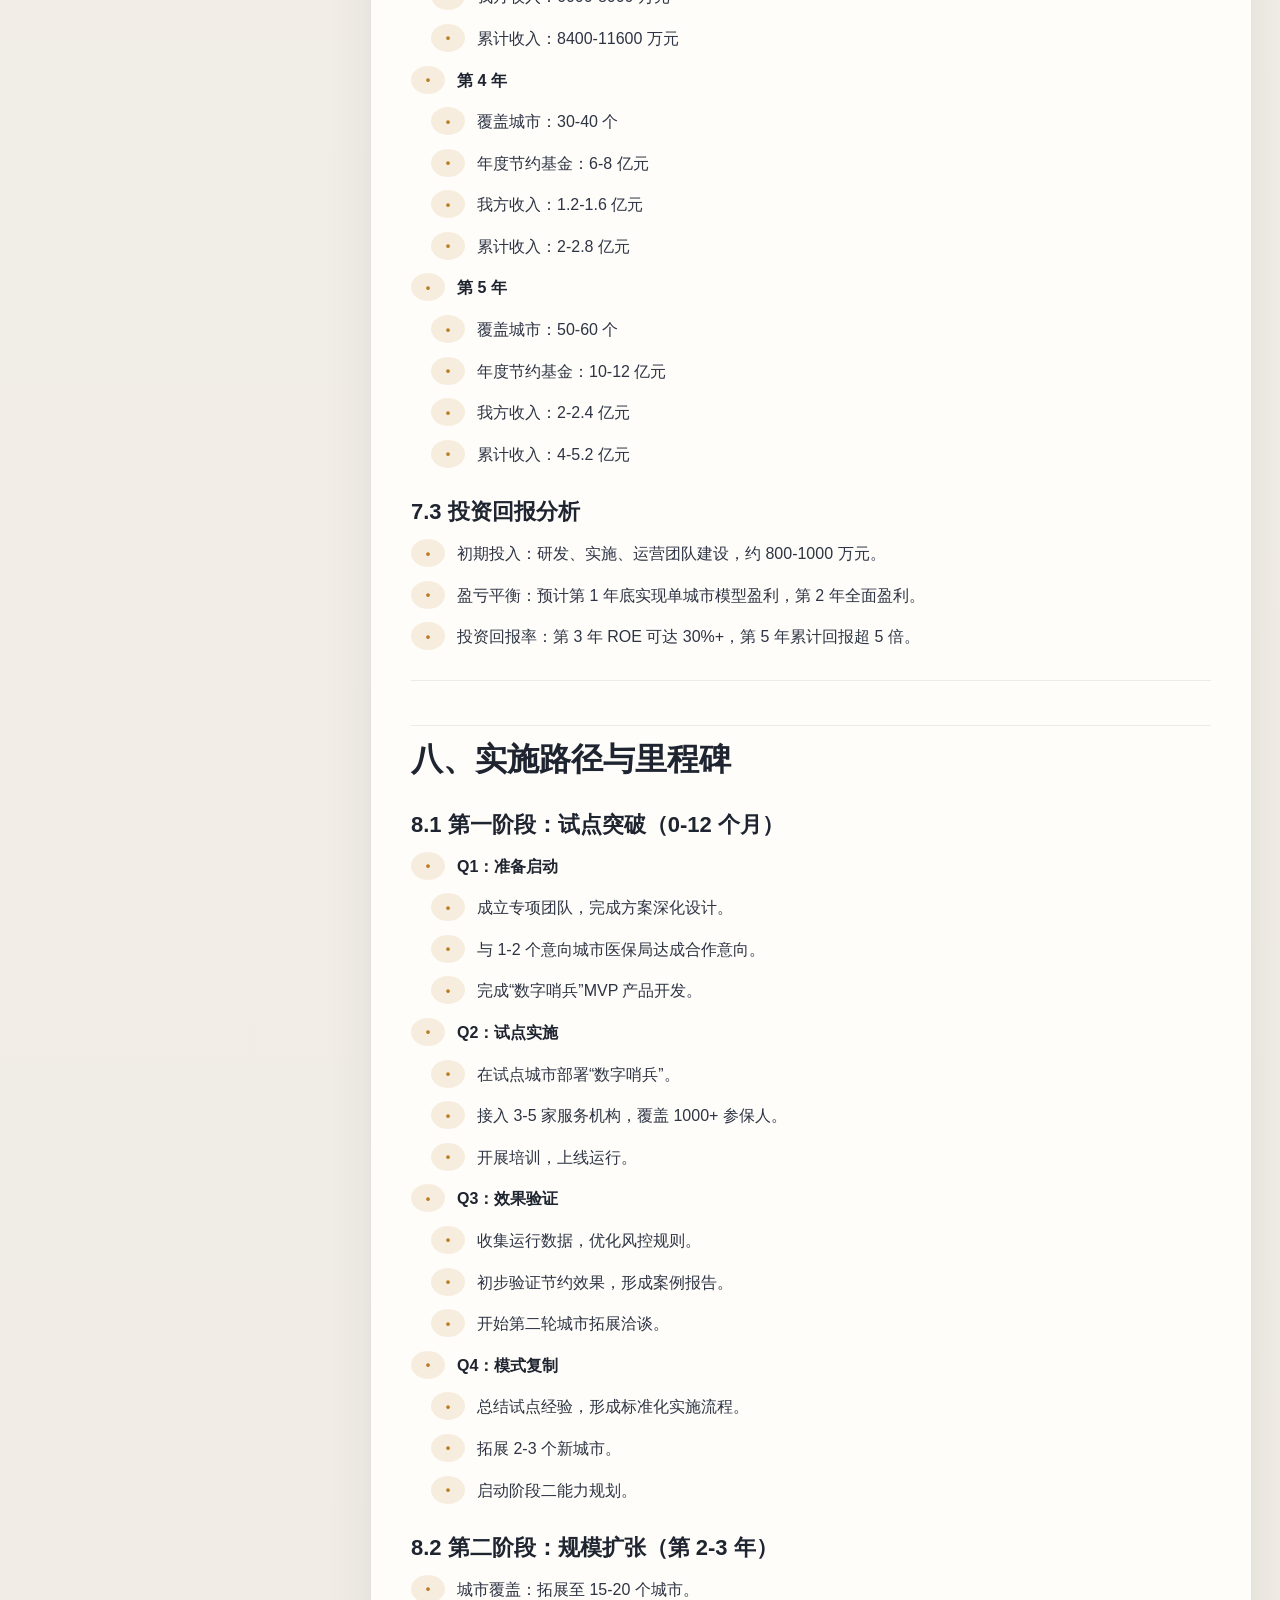
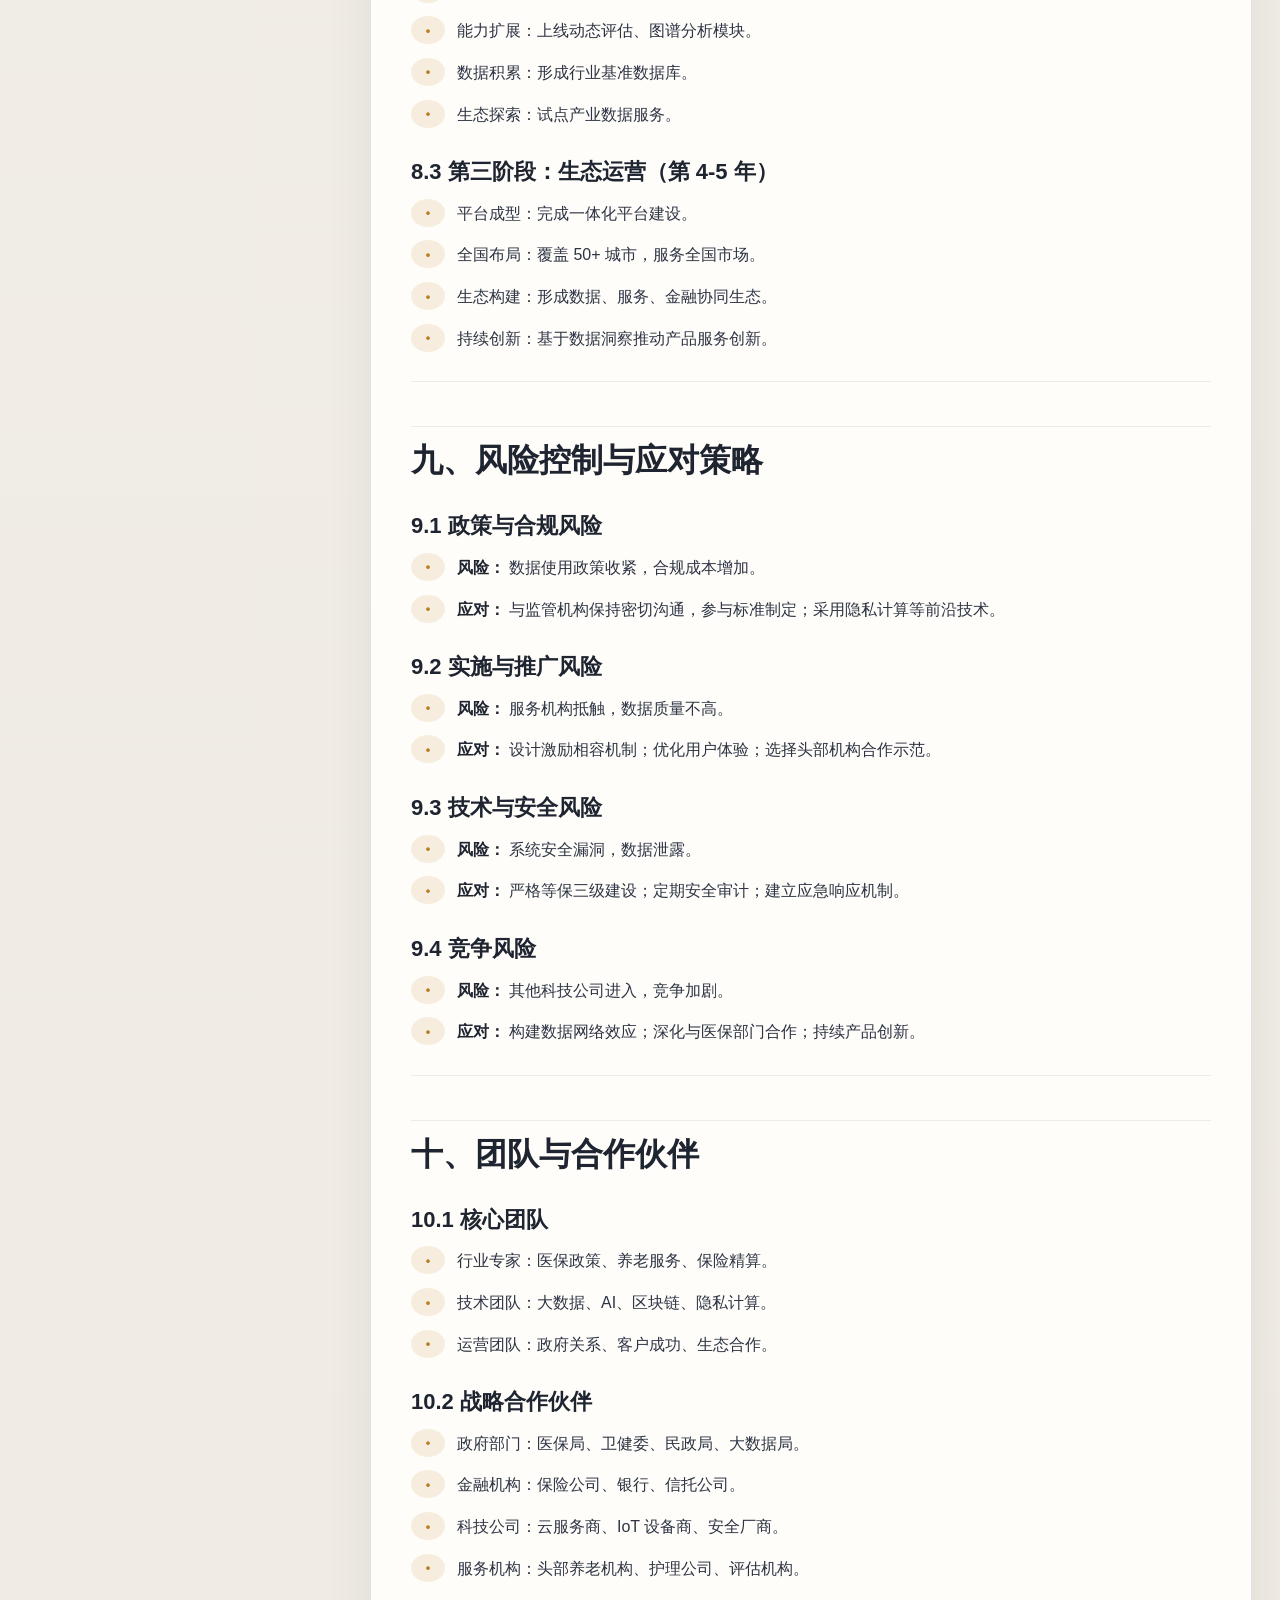
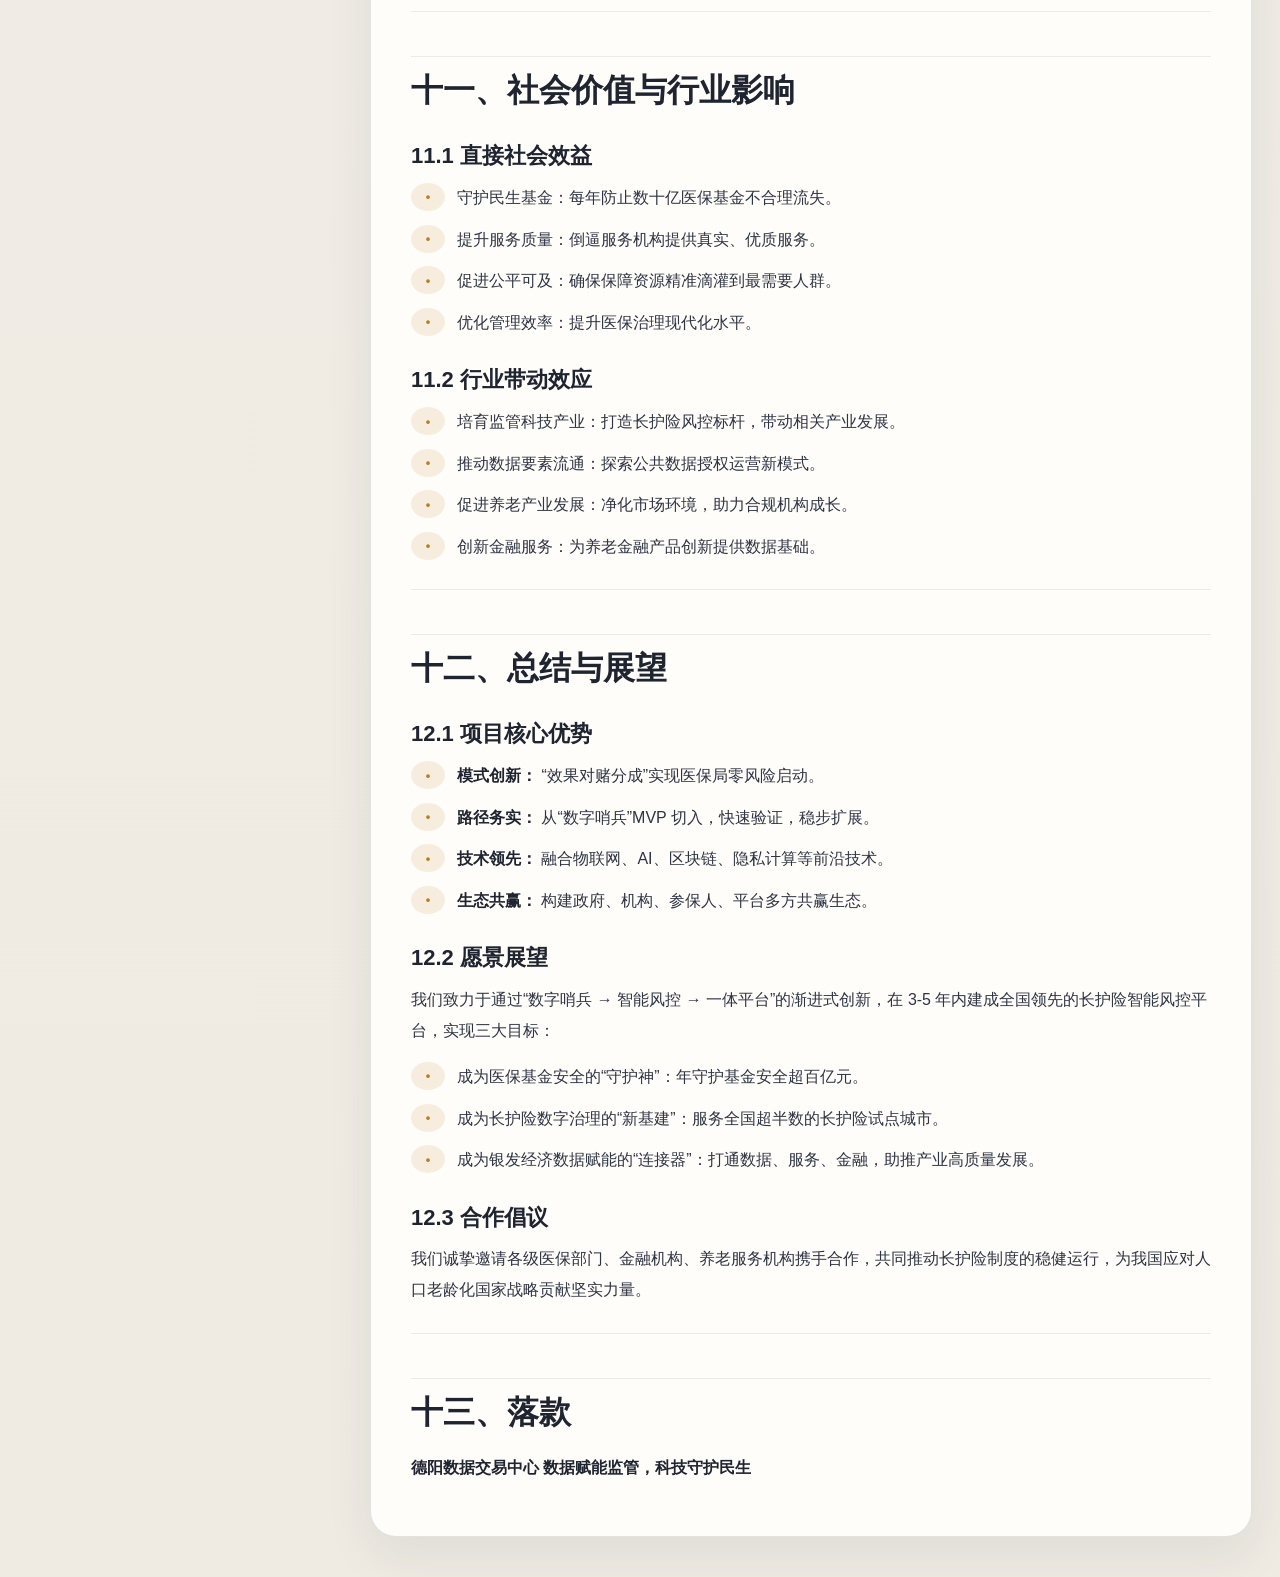
==== commit 1ede2325: "feat: 修改简历" ====
--- a/detail.html
+++ b/detail.html
@@ -16,7 +16,6 @@
       <nav class="doc-nav">
         <a href="./overview.html">一图总览</a>
         <a href="./index.html">演示稿</a>
-        <a href="./chx.md">原始 Markdown</a>
       </nav>
     </header>
 
